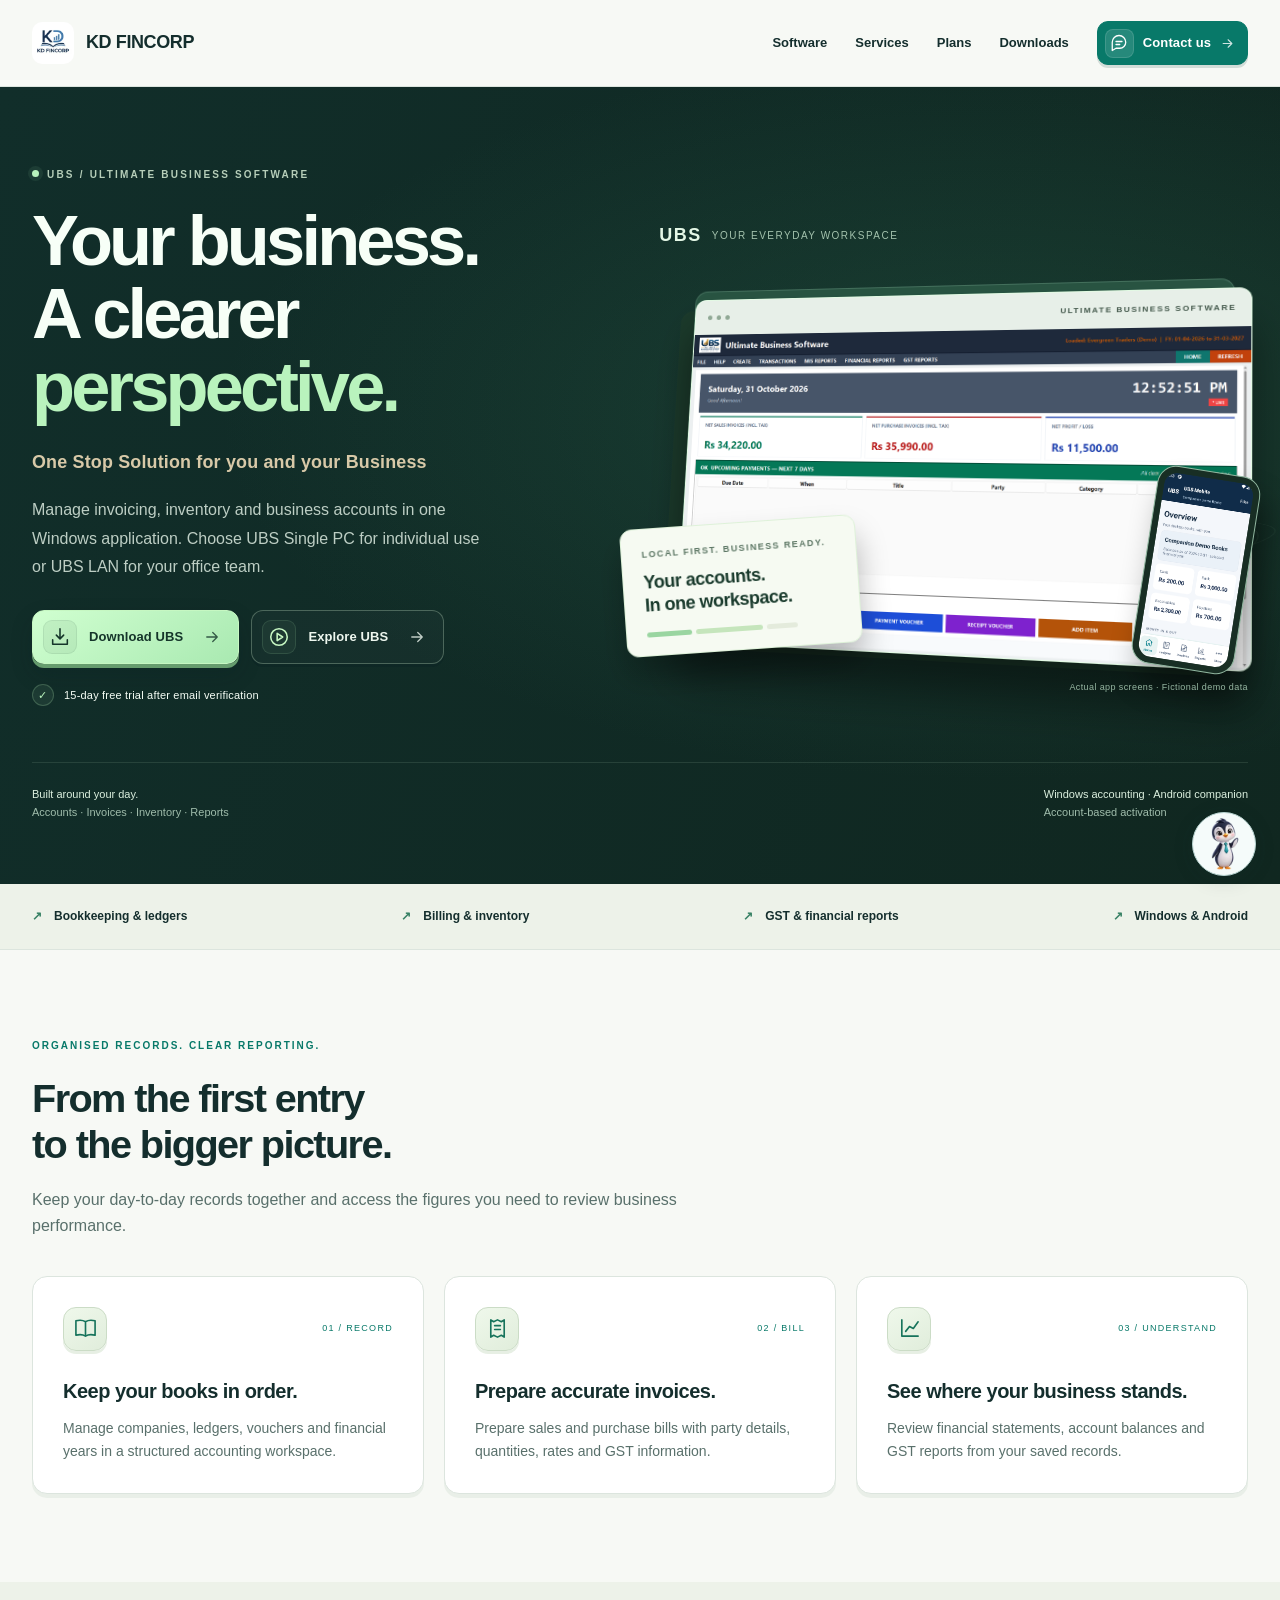
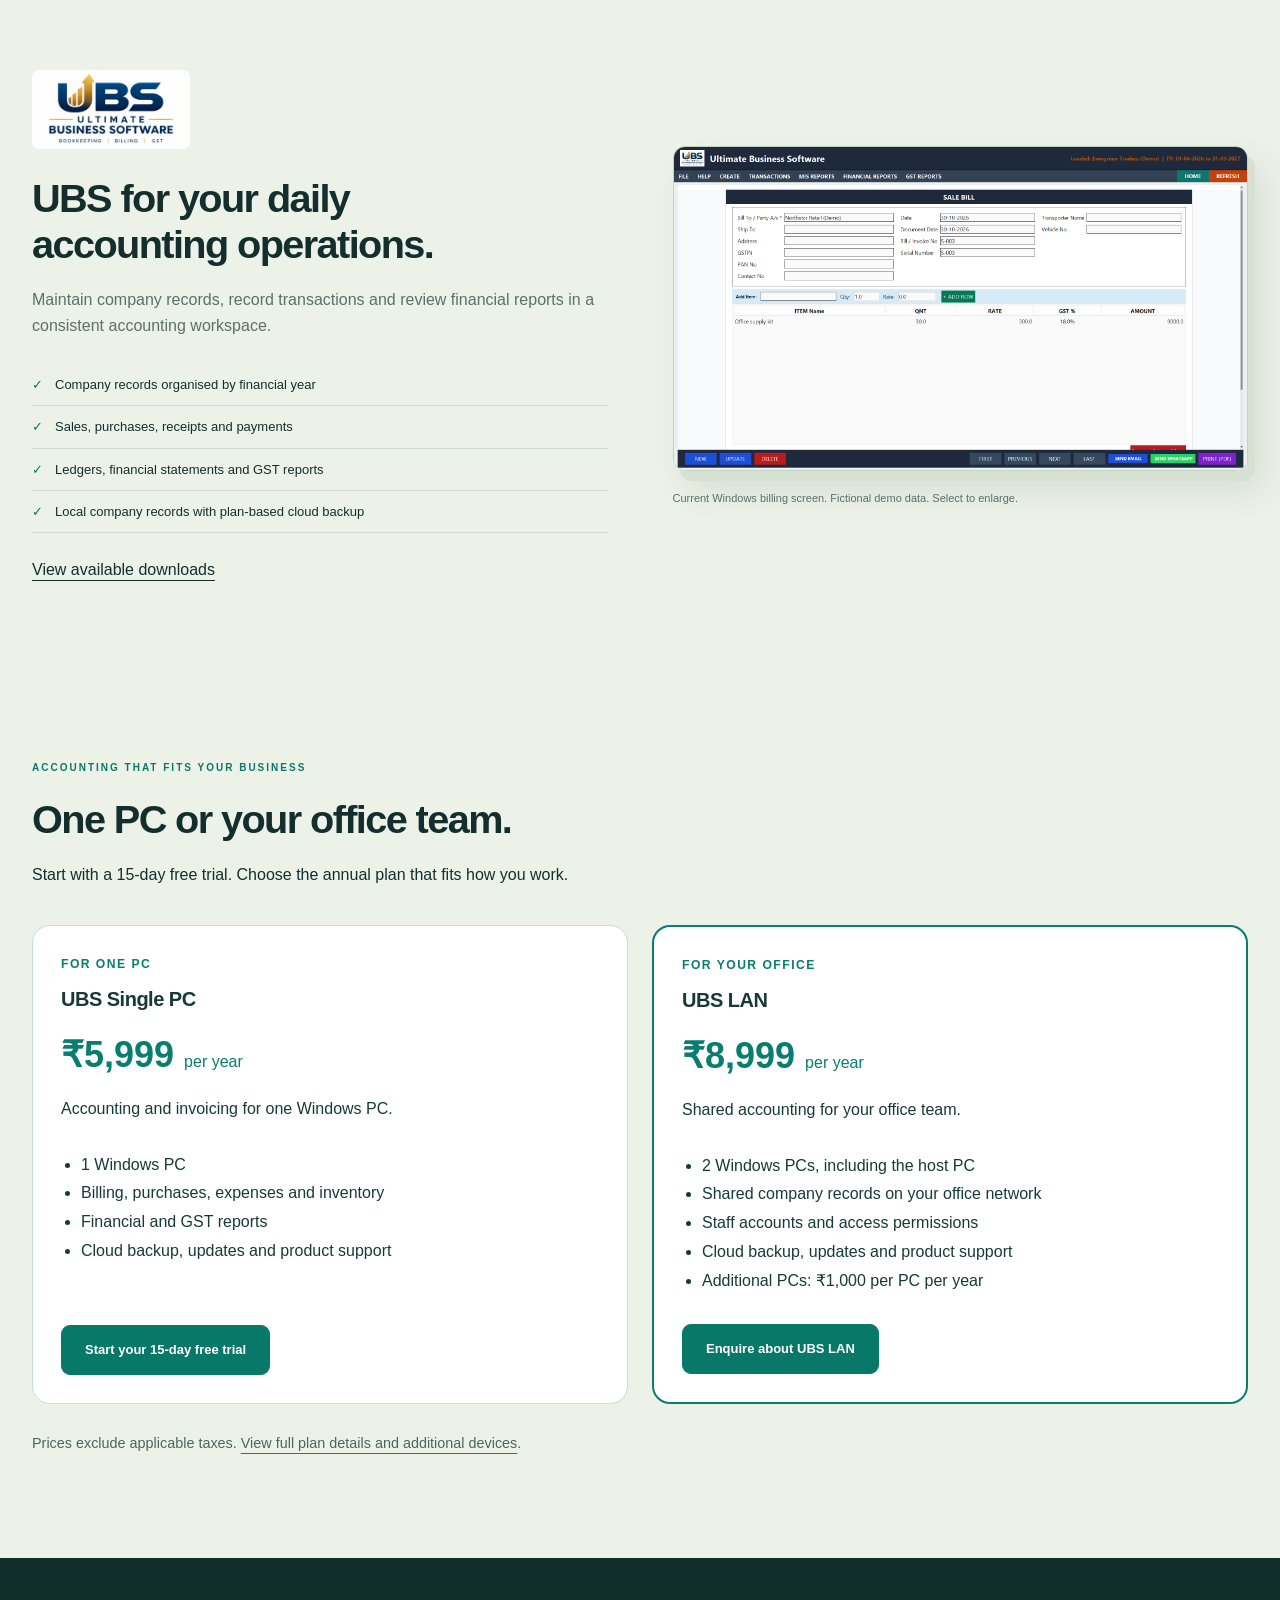
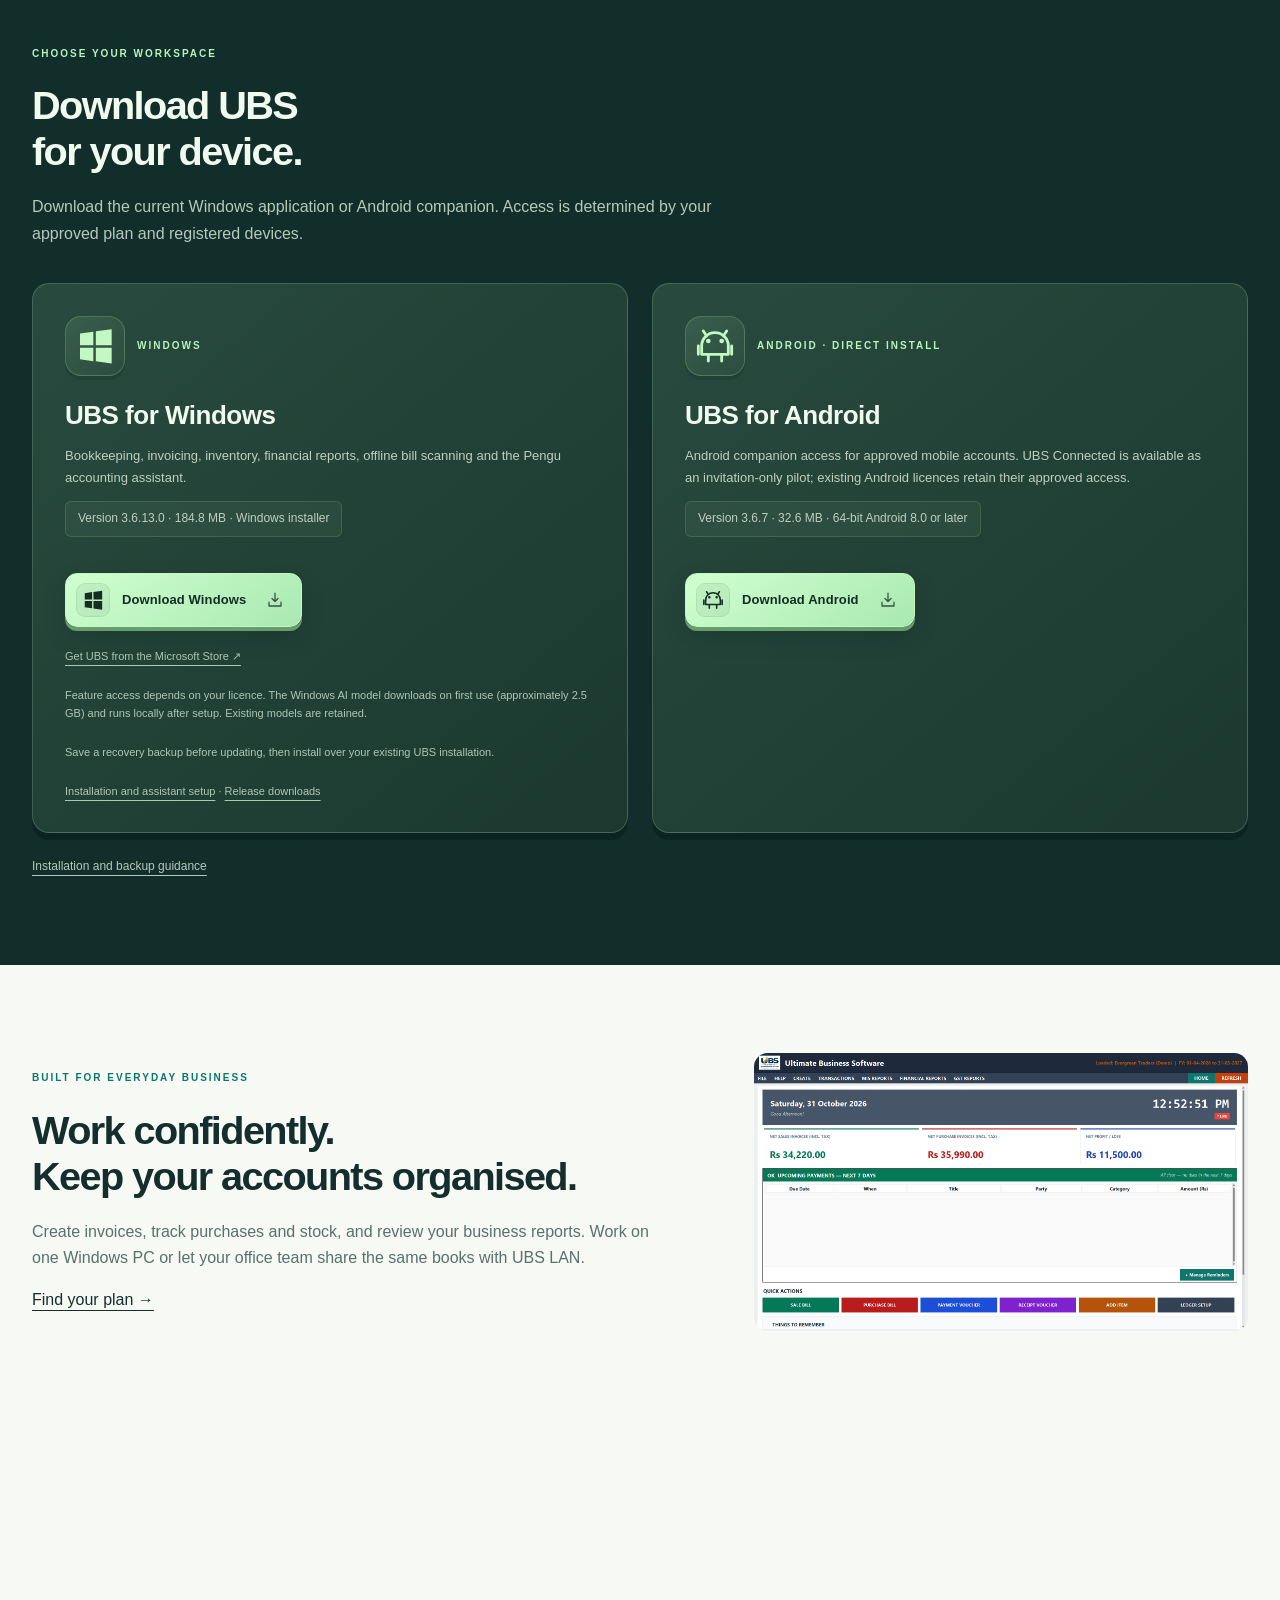
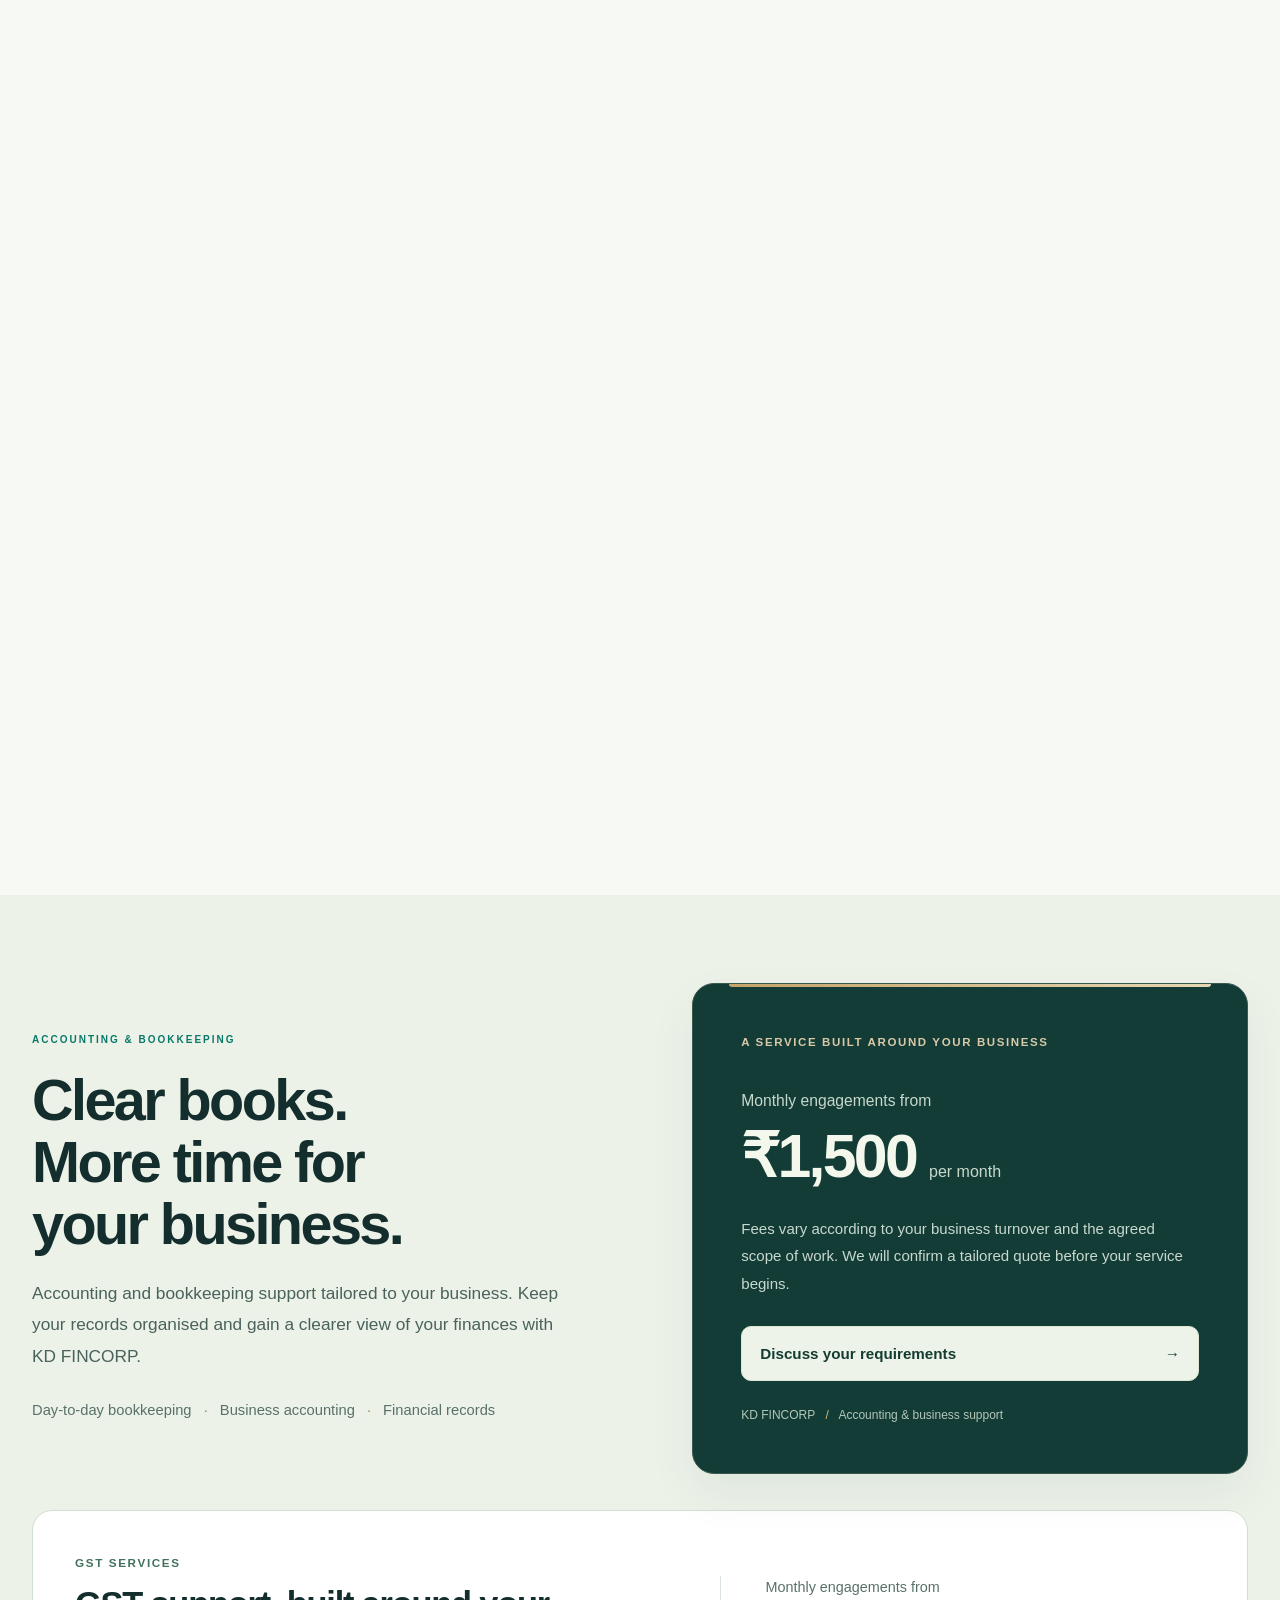
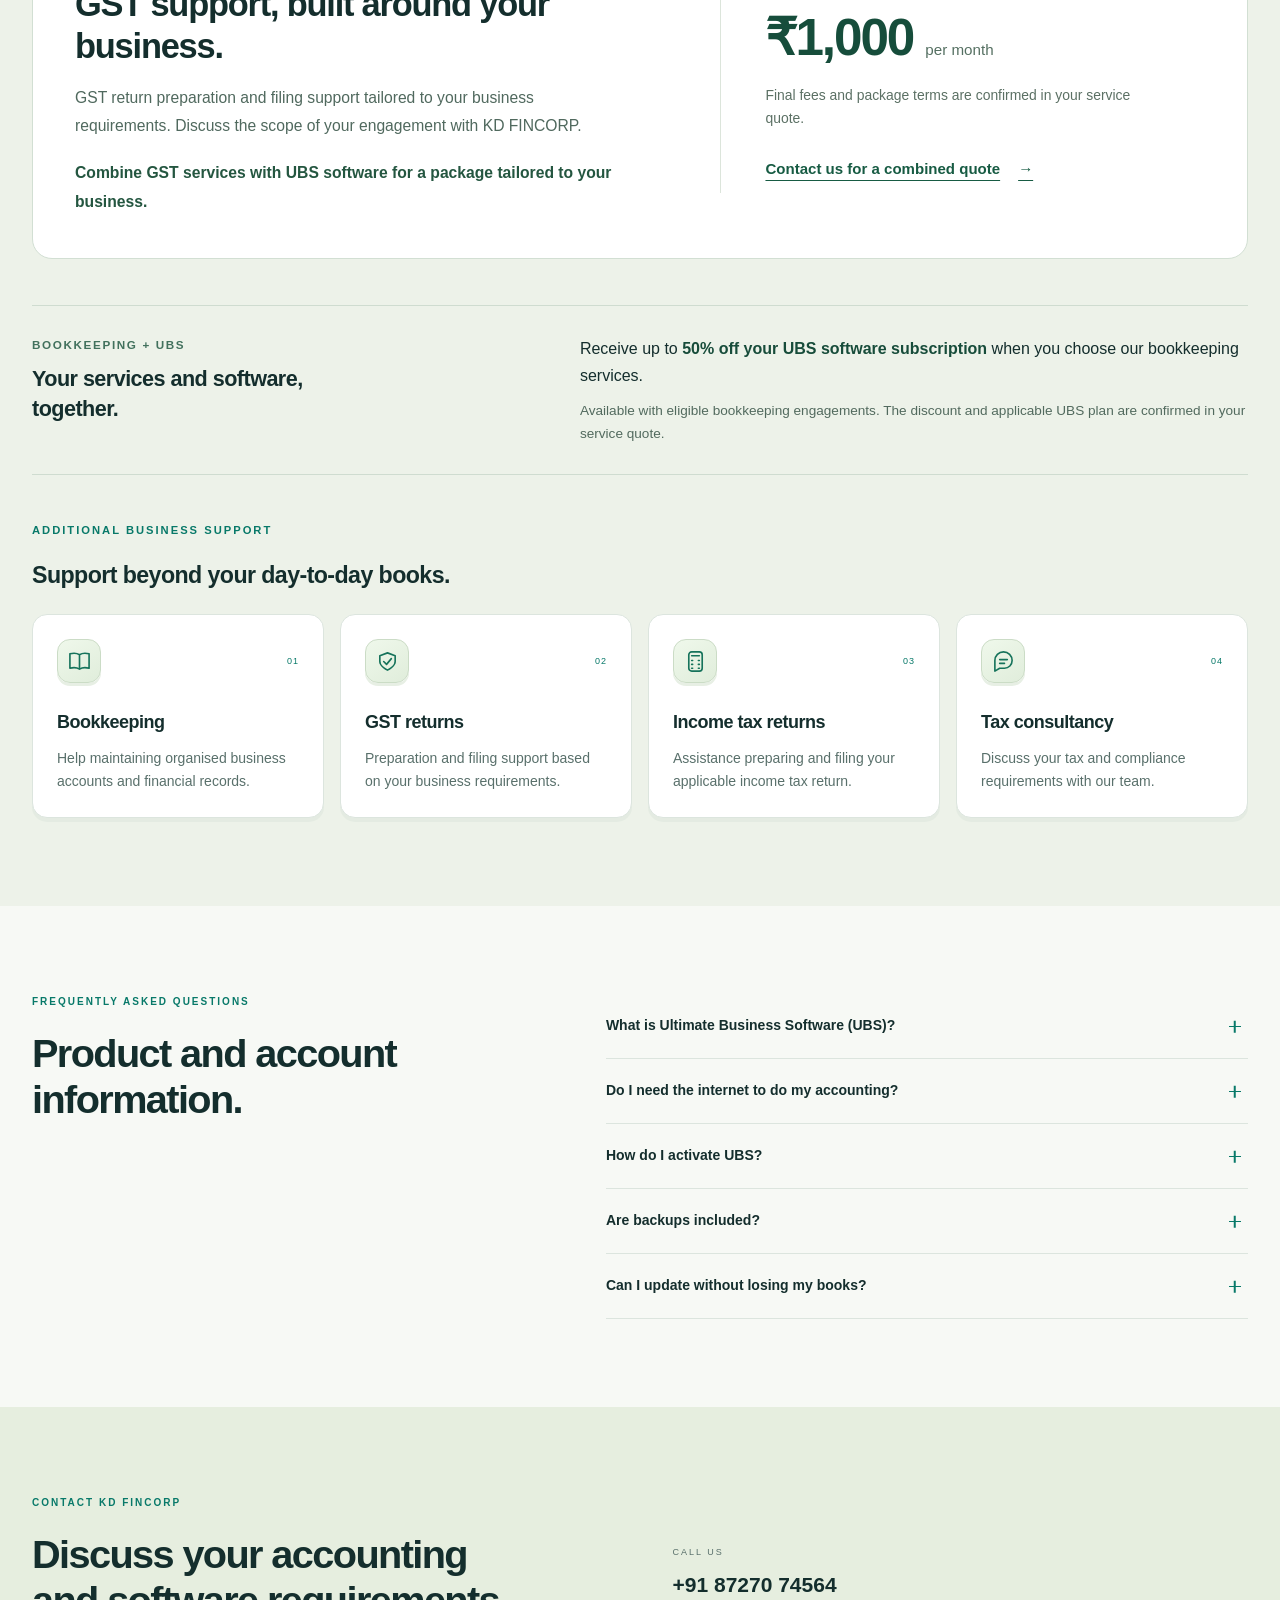
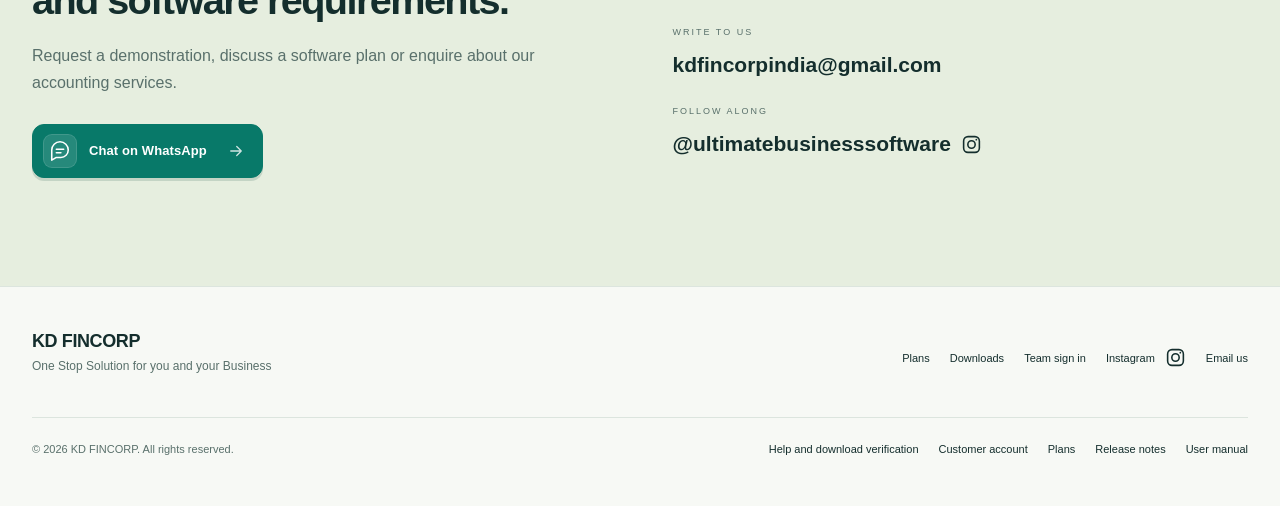
==== index.html @ adf9c99f "Publish UBS 3.6.13.0 website and secure password recovery" ====
<!doctype html>
<html lang="en">
  <head>
    <title>Ultimate Business Software (UBS) | KD FINCORP</title>
    <meta
      name="description"
      content="Ultimate Business Software (UBS) by KD FINCORP: bookkeeping, billing, GST reports and local company records for Windows and Android. Explore Windows accounting plans, view the Android companion and start a 15-day free trial."
    />
    <link rel="canonical" href="https://kdfincorp.github.io/kdfincorp/" />
    <meta name="robots" content="index,follow,max-image-preview:large" />
    <meta property="og:type" content="website" />
    <meta property="og:site_name" content="KD FINCORP" />
    <meta property="og:locale" content="en_IN" />
    <meta property="og:url" content="https://kdfincorp.github.io/kdfincorp/" />
    <meta
      property="og:title"
      content="Ultimate Business Software (UBS) | KD FINCORP"
    />
    <meta
      property="og:description"
      content="Ultimate Business Software (UBS) by KD FINCORP: bookkeeping, billing, GST reports and local company records for Windows and Android. Explore Windows accounting plans, view the Android companion and start a 15-day free trial."
    />
    <meta
      property="og:image"
      content="https://kdfincorp.github.io/kdfincorp/assets/ubs-pc-dashboard-v312.png"
    />
    <meta property="og:image:width" content="1920" />
    <meta property="og:image:height" content="1080" />
    <meta
      property="og:image:alt"
      content="Ultimate Business Software (UBS) accounting dashboard"
    />
    <meta name="twitter:card" content="summary_large_image" />
    <meta
      name="twitter:title"
      content="Ultimate Business Software (UBS) | KD FINCORP"
    />
    <meta
      name="twitter:description"
      content="Ultimate Business Software (UBS) by KD FINCORP: bookkeeping, billing, GST reports and local company records for Windows and Android. Explore Windows accounting plans, view the Android companion and start a 15-day free trial."
    />
    <meta
      name="twitter:image"
      content="https://kdfincorp.github.io/kdfincorp/assets/ubs-pc-dashboard-v312.png"
    />
    <script type="application/ld+json">
      {
        "@context": "https://schema.org",
        "@graph": [
          {
            "@type": "Organization",
            "@id": "https://kdfincorp.github.io/kdfincorp/#organization",
            "name": "KD FINCORP",
            "url": "https://kdfincorp.github.io/kdfincorp/",
            "logo": "https://kdfincorp.github.io/kdfincorp/assets/kd-mark-modern-v1.webp",
            "email": "kdfincorpindia@gmail.com",
            "telephone": "+918727074564",
            "sameAs": ["https://www.instagram.com/ultimatebusinesssoftware/"]
          },
          {
            "@type": "WebSite",
            "@id": "https://kdfincorp.github.io/kdfincorp/#website",
            "url": "https://kdfincorp.github.io/kdfincorp/",
            "name": "KD FINCORP",
            "alternateName": "UBS - Ultimate Business Software",
            "publisher": {
              "@id": "https://kdfincorp.github.io/kdfincorp/#organization"
            },
            "inLanguage": "en-IN"
          },
          {
            "@type": "SoftwareApplication",
            "@id": "https://kdfincorp.github.io/kdfincorp/#software",
            "name": "Ultimate Business Software",
            "alternateName": "UBS",
            "applicationCategory": "BusinessApplication",
            "operatingSystem": ["Windows", "Android"],
            "softwareVersion": "3.6.13.0",
            "url": "https://kdfincorp.github.io/kdfincorp/#software",
            "image": "https://kdfincorp.github.io/kdfincorp/assets/ubs-pc-dashboard-v312.png",
            "description": "Installed bookkeeping and billing software with local company records, financial and GST reports, and optional paid cloud backup and synchronisation.",
            "publisher": {
              "@id": "https://kdfincorp.github.io/kdfincorp/#organization"
            },
            "featureList": [
              "Bookkeeping and ledgers",
              "Sales and purchase billing",
              "Financial and GST reports",
              "Company records by financial year"
            ],
            "downloadUrl": [
              "https://github.com/kdfincorp/kdfincorp/releases/download/ubs-3.6.13.0/UltimateBookkeeping_Setup_v3.6.13.0.exe",
              "https://github.com/kdfincorp/kdfincorp/releases/download/ubs-3.6.7/UBS_Mobile_3.6.7.apk"
            ]
          },
          {
            "@type": "WebPage",
            "@id": "https://kdfincorp.github.io/kdfincorp/#webpage",
            "url": "https://kdfincorp.github.io/kdfincorp/",
            "name": "Ultimate Business Software (UBS) | KD FINCORP",
            "description": "Ultimate Business Software (UBS) by KD FINCORP: bookkeeping, billing, GST reports and local company records for Windows and Android. Explore Windows accounting plans, view the Android companion and start a 15-day free trial.",
            "isPartOf": {
              "@id": "https://kdfincorp.github.io/kdfincorp/#website"
            },
            "mainEntity": {
              "@id": "https://kdfincorp.github.io/kdfincorp/#software"
            },
            "inLanguage": "en-IN"
          }
        ]
      }
    </script>
    <meta
      name="google-site-verification"
      content="koEwPlhm3DKr0-pSL4qr_VKGm3OX_CBrm7cbU8yXPPM"
    />
    <meta charset="utf-8" />
    <meta name="viewport" content="width=device-width,initial-scale=1" />
    <meta name="theme-color" content="#142f36" />
    <link rel="icon" href="assets/kd-mark-modern-v1.webp" />
    <link rel="stylesheet" href="assets/helpdesk-346.css" />
    <link rel="stylesheet" href="assets/modern-depth-v1.css" />
    <link rel="stylesheet" href="assets/action-polish-v1.css" />
    <style id="ubs-pricing-361">
      .ubs-price-grid {
        display: grid;
        grid-template-columns: repeat(2, minmax(0, 1fr));
        gap: 24px;
        margin: 28px 0;
      }
      .ubs-price-card {
        background: #fff;
        border: 1px solid #ccdbd7;
        border-radius: 18px;
        padding: 28px;
        display: flex;
        flex-direction: column;
        gap: 12px;
        color: #173a37;
        min-width: 0;
      }
      .ubs-price-card h3,
      .ubs-price-card p {
        margin: 0;
      }
      .ubs-lan-card {
        border: 2px solid #087d70;
      }
      .ubs-plan-label {
        font-size: 0.76rem;
        letter-spacing: 0.12em;
        font-weight: 700;
        color: #087d70;
      }
      .ubs-plan-price {
        font-size: 2.25rem !important;
        font-weight: 750;
        color: #087d70;
      }
      .ubs-plan-price small {
        font-size: 1rem;
        font-weight: 400;
      }
      .ubs-price-card ul {
        padding-left: 20px;
        line-height: 1.8;
        flex: 1;
      }
      .ubs-price-card .btn {
        align-self: flex-start;
        max-width: 100%;
        white-space: normal;
      }
      .ubs-price-note {
        font-size: 0.9rem;
        line-height: 1.65;
        color: #4b6561;
      }
      .ubs-connected {
        margin-top: 40px;
        border-top: 1px solid #d4e1dd;
        padding-top: 24px;
      }
      .ubs-connected p {
        max-width: 850px;
      }
      a {
        overflow-wrap: anywhere;
      }
      @media (max-width: 700px) {
        .ubs-price-grid {
          grid-template-columns: 1fr;
        }
        .ubs-price-card {
          padding: 23px;
        }
      }
    </style>
    <style id="editorial-mobile-nav">
      @media (max-width: 480px) {
        header .nav {
          flex-wrap: wrap;
          gap: 8px;
        }
        header .nav nav {
          width: 100%;
          justify-content: space-between;
          gap: 10px;
        }
        header .nav nav a {
          white-space: nowrap;
          word-break: normal;
          overflow-wrap: normal;
          flex-shrink: 0;
          min-height: 44px;
          display: inline-flex;
          align-items: center;
        }
        header .nav nav a:nth-child(-n + 2) {
          display: none;
        }
      }
    </style>
    <link rel="stylesheet" href="assets/bookkeeping-services-v1.css" />
    <link rel="stylesheet" href="assets/gst-services-v1.css" />
    <style id="brand-tagline">
      .hero .brand-tagline {
        color: #d8c9a8;
        font-size: clamp(0.95rem, 1.6vw, 1.12rem);
        font-weight: 550;
        line-height: 1.6;
        letter-spacing: 0.01em;
        margin: 19px 0;
        max-width: 34em;
      }
    </style>
  </head>
  <body>
    <a class="skip" href="#main">Skip to content</a>
    <header>
      <div class="wrap nav">
        <a class="brand" href="https://kdfincorp.github.io/kdfincorp/"
          ><img
            src="assets/kd-mark-modern-v1.webp"
            width="42"
            height="44"
            alt="KD"
          /><span>KD FINCORP</span></a
        >
        <nav aria-label="Main navigation">
          <a href="https://kdfincorp.github.io/kdfincorp/#software">Software</a
          ><a href="https://kdfincorp.github.io/kdfincorp/#services">Services</a
          ><a href="plans.html">Plans</a><a href="#download">Downloads</a
          ><a
            class="btn social-link"
            href="https://kdfincorp.github.io/kdfincorp/#contact"
            data-ui-action="chat"
            ><span class="action-icon"
              ><svg
                class="ui-icon"
                data-ui-icon="chat"
                viewBox="0 0 24 24"
                width="22"
                height="22"
                fill="none"
                stroke="currentColor"
                stroke-width="1.7"
                stroke-linecap="round"
                stroke-linejoin="round"
                aria-hidden="true"
                focusable="false"
              >
                <path d="M21 11a8 8 0 0 1-8 8H8l-5 3V11a9 9 0 0 1 18 0Z" />
                <path d="M8 10h8m-8 4h5" /></svg></span
            ><span class="action-label">Contact us</span
            ><svg
              class="ui-icon action-arrow"
              data-ui-icon="arrow"
              viewBox="0 0 24 24"
              width="22"
              height="22"
              fill="none"
              stroke="currentColor"
              stroke-width="1.7"
              stroke-linecap="round"
              stroke-linejoin="round"
              aria-hidden="true"
              focusable="false"
            >
              <path d="M5 12h14m-6-6 6 6-6 6" /></svg
          ></a>
        </nav>
      </div>
    </header>
    <main id="main">
      <section class="hero" aria-labelledby="hero-title">
        <div class="wrap hero-grid">
          <div>
            <span class="eyebrow"
              ><span class="status-dot" aria-hidden="true"></span>UBS / ULTIMATE
              BUSINESS SOFTWARE</span
            >

            <h1 id="hero-title">
              Your business.<br />A clearer<br /><em>perspective.</em>
            </h1>

            <p class="brand-tagline">
              One Stop Solution for you and your Business
            </p>

            <p class="lead">
              Manage invoicing, inventory and business accounts in one Windows
              application. Choose UBS Single PC for individual use or UBS LAN
              for your office team.
            </p>

            <div class="actions">
              <a class="btn" href="#download" data-ui-action="download"
                ><span class="action-icon"
                  ><svg
                    class="ui-icon"
                    data-ui-icon="download"
                    viewBox="0 0 24 24"
                    width="22"
                    height="22"
                    fill="none"
                    stroke="currentColor"
                    stroke-width="1.7"
                    stroke-linecap="round"
                    stroke-linejoin="round"
                    aria-hidden="true"
                    focusable="false"
                  >
                    <path d="M12 3v11m-4-4 4 4 4-4M4 15v5h16v-5" /></svg></span
                ><span class="action-label">Download UBS</span
                ><svg
                  class="ui-icon action-arrow"
                  data-ui-icon="arrow"
                  viewBox="0 0 24 24"
                  width="22"
                  height="22"
                  fill="none"
                  stroke="currentColor"
                  stroke-width="1.7"
                  stroke-linecap="round"
                  stroke-linejoin="round"
                  aria-hidden="true"
                  focusable="false"
                >
                  <path d="M5 12h14m-6-6 6 6-6 6" /></svg></a
              ><a class="btn outline" href="#interfaces" data-ui-action="play"
                ><span class="action-icon"
                  ><svg
                    class="ui-icon"
                    data-ui-icon="play"
                    viewBox="0 0 24 24"
                    width="22"
                    height="22"
                    fill="none"
                    stroke="currentColor"
                    stroke-width="1.7"
                    stroke-linecap="round"
                    stroke-linejoin="round"
                    aria-hidden="true"
                    focusable="false"
                  >
                    <circle cx="12" cy="12" r="9" />
                    <path d="m10 8 6 4-6 4Z" /></svg></span
                ><span class="action-label">Explore UBS</span
                ><svg
                  class="ui-icon action-arrow"
                  data-ui-icon="arrow"
                  viewBox="0 0 24 24"
                  width="22"
                  height="22"
                  fill="none"
                  stroke="currentColor"
                  stroke-width="1.7"
                  stroke-linecap="round"
                  stroke-linejoin="round"
                  aria-hidden="true"
                  focusable="false"
                >
                  <path d="M5 12h14m-6-6 6 6-6 6" /></svg
              ></a>
            </div>

            <p class="hero-note">
              <span aria-hidden="true">✓</span>15-day free trial after email
              verification
            </p>
          </div>
          <div
            class="depth-stage"
            aria-label="UBS Windows and Android interface previews"
          >
            <div class="depth-label">
              <b>UBS</b><span>YOUR EVERYDAY WORKSPACE</span>
            </div>
            <div class="orbit" aria-hidden="true"></div>

            <div class="depth-stack">
              <div class="depth-back" aria-hidden="true"></div>
              <div class="hero-screen">
                <div class="screen-top">
                  <i class="dot"></i><i class="dot"></i><i class="dot"></i
                  ><span>ULTIMATE BUSINESS SOFTWARE</span>
                </div>
                <a
                  href="assets/ubs-pc-dashboard-v312.png"
                  target="_blank"
                  rel="noopener"
                  aria-label="Enlarge the Windows dashboard preview"
                  ><img
                    src="assets/ubs-pc-dashboard-v312.png"
                    width="1920"
                    height="1080"
                    alt="UBS Windows dashboard with demonstration company figures"
                    fetchpriority="high"
                    decoding="async"
                /></a>
              </div>
            </div>

            <div class="depth-card">
              <small>LOCAL FIRST. BUSINESS READY.</small
              ><strong>Your accounts.<br />In one workspace.</strong>
              <div class="mini-rule" aria-hidden="true">
                <i></i><i></i><i></i>
              </div>
            </div>

            <div class="phone-depth">
              <img
                src="assets/ubs-mobile-home-v313.png"
                width="320"
                height="640"
                alt="UBS Android home with demonstration balances"
                decoding="async"
              />
            </div>
            <span class="scene-caption"
              >Actual app screens · Fictional demo data</span
            >
          </div>
        </div>
        <div class="wrap hero-bottom">
          <span
            ><strong>Built around your day.</strong><br />Accounts · Invoices ·
            Inventory · Reports</span
          ><span
            ><strong>Windows accounting · Android companion</strong
            ><br />Account-based activation</span
          >
        </div>
      </section>

      <div class="strip">
        <div class="wrap">
          <span>Bookkeeping &amp; ledgers</span
          ><span>Billing &amp; inventory</span
          ><span>GST &amp; financial reports</span
          ><span>Windows &amp; Android</span>
        </div>
      </div>

      <section class="pad" id="software">
        <div class="wrap">
          <div class="heading">
            <span class="eyebrow">Organised records. Clear reporting.</span>
            <h2>From the first entry<br />to the bigger picture.</h2>
            <p class="muted">
              Keep your day-to-day records together and access the figures you
              need to review business performance.
            </p>
          </div>
          <div class="grid3">
            <article class="card">
              <div class="card-kicker">
                <span class="feature-icon"
                  ><svg
                    class="ui-icon"
                    data-ui-icon="book"
                    viewBox="0 0 24 24"
                    width="22"
                    height="22"
                    fill="none"
                    stroke="currentColor"
                    stroke-width="1.7"
                    stroke-linecap="round"
                    stroke-linejoin="round"
                    aria-hidden="true"
                    focusable="false"
                  >
                    <path
                      d="M12 5c-3-2-6-2-10-1v15c4-1 7-1 10 1 3-2 6-2 10-1V4c-4-1-7-1-10 1Zm0 0v15"
                    /></svg></span
                ><span class="num">01 / RECORD</span>
              </div>
              <h3>Keep your books in order.</h3>
              <p>
                Manage companies, ledgers, vouchers and financial years in a
                structured accounting workspace.
              </p>
            </article>
            <article class="card">
              <div class="card-kicker">
                <span class="feature-icon"
                  ><svg
                    class="ui-icon"
                    data-ui-icon="receipt"
                    viewBox="0 0 24 24"
                    width="22"
                    height="22"
                    fill="none"
                    stroke="currentColor"
                    stroke-width="1.7"
                    stroke-linecap="round"
                    stroke-linejoin="round"
                    aria-hidden="true"
                    focusable="false"
                  >
                    <path
                      d="M5 3v18l3-2 4 2 4-2 3 2V3l-3 2-4-2-4 2-3-2Zm4 6h6m-6 4h6"
                    /></svg></span
                ><span class="num">02 / BILL</span>
              </div>
              <h3>Prepare accurate invoices.</h3>
              <p>
                Prepare sales and purchase bills with party details, quantities,
                rates and GST information.
              </p>
            </article>
            <article class="card">
              <div class="card-kicker">
                <span class="feature-icon"
                  ><svg
                    class="ui-icon"
                    data-ui-icon="chart"
                    viewBox="0 0 24 24"
                    width="22"
                    height="22"
                    fill="none"
                    stroke="currentColor"
                    stroke-width="1.7"
                    stroke-linecap="round"
                    stroke-linejoin="round"
                    aria-hidden="true"
                    focusable="false"
                  >
                    <path d="M4 3v17h17M8 15l4-5 4 2 5-7" /></svg></span
                ><span class="num">03 / UNDERSTAND</span>
              </div>
              <h3>See where your business stands.</h3>
              <p>
                Review financial statements, account balances and GST reports
                from your saved records.
              </p>
            </article>
          </div>
        </div>
      </section>

      <section class="pad product">
        <div class="wrap split">
          <div>
            <img
              class="product-logo"
              src="assets/ubs-mark-modern-v1.webp"
              width="1774"
              height="887"
              alt="Ultimate Business Software"
              loading="lazy"
            />
            <h2>UBS for your daily<br />accounting operations.</h2>
            <p class="muted">
              Maintain company records, record transactions and review financial
              reports in a consistent accounting workspace.
            </p>
            <ul class="checks">
              <li>Company records organised by financial year</li>
              <li>Sales, purchases, receipts and payments</li>
              <li>Ledgers, financial statements and GST reports</li>
              <li>Local company records with plan-based cloud backup</li>
            </ul>
            <a href="#download">View available downloads</a>
          </div>
          <figure style="margin: 0">
            <div class="screen">
              <a
                href="assets/ubs-pc-billing-v312.png"
                target="_blank"
                rel="noopener"
                ><img
                  src="assets/ubs-pc-billing-v312.png"
                  width="1920"
                  height="1080"
                  alt="UBS sale bill showing party details, item lines and GST using fictional data"
                  loading="lazy"
              /></a>
            </div>
            <figcaption class="image-caption">
              Current Windows billing screen. Fictional demo data. Select to
              enlarge.
            </figcaption>
          </figure>
        </div>
      </section>

      <section class="pad product" id="plans">
        <div class="wrap">
          <div class="heading">
            <span class="eyebrow">ACCOUNTING THAT FITS YOUR BUSINESS</span>
            <h2>One PC or your office team.</h2>
            <p>
              Start with a 15-day free trial. Choose the annual plan that fits
              how you work.
            </p>
          </div>
          <div class="ubs-price-grid">
            <article class="ubs-price-card">
              <span class="ubs-plan-label">FOR ONE PC</span>
              <h3>UBS Single PC</h3>
              <p class="ubs-plan-price">&#8377;5,999 <small>per year</small></p>
              <p>Accounting and invoicing for one Windows PC.</p>
              <ul>
                <li>1 Windows PC</li>
                <li>Billing, purchases, expenses and inventory</li>
                <li>Financial and GST reports</li>
                <li>Cloud backup, updates and product support</li>
              </ul>
              <a class="btn" href="index.html#download"
                >Start your 15-day free trial</a
              >
            </article>
            <article class="ubs-price-card ubs-lan-card">
              <span class="ubs-plan-label">FOR YOUR OFFICE</span>
              <h3>UBS LAN</h3>
              <p class="ubs-plan-price">&#8377;8,999 <small>per year</small></p>
              <p>Shared accounting for your office team.</p>
              <ul>
                <li>2 Windows PCs, including the host PC</li>
                <li>Shared company records on your office network</li>
                <li>Staff accounts and access permissions</li>
                <li>Cloud backup, updates and product support</li>
                <li>Additional PCs: &#8377;1,000 per PC per year</li>
              </ul>
              <a
                class="btn"
                href="mailto:kdfincorpindia@gmail.com?subject=UBS%20LAN%20enquiry"
                >Enquire about UBS LAN</a
              >
            </article>
          </div>
          <p class="ubs-price-note">
            Prices exclude applicable taxes.
            <a href="plans.html"
              >View full plan details and additional devices</a
            >.
          </p>
        </div>
      </section>
      <section class="pad downloads" id="download">
        <div class="wrap">
          <div class="heading">
            <span class="eyebrow">Choose your workspace</span>
            <h2>Download UBS<br />for your device.</h2>
            <p class="muted" data-release="3.6.2">
              Download the current Windows application or Android companion.
              Access is determined by your approved plan and registered devices.
            </p>
          </div>
          <div class="download-grid">
            <article class="download-card" data-windows-release="3.6.13.0">
              <div class="platform-heading">
                <svg
                  class="ui-icon platform-mark"
                  data-ui-icon="windows"
                  viewBox="0 0 24 24"
                  width="22"
                  height="22"
                  fill="none"
                  stroke="currentColor"
                  stroke-width="1.7"
                  stroke-linecap="round"
                  stroke-linejoin="round"
                  aria-hidden="true"
                  focusable="false"
                >
                  <path
                    fill="currentColor"
                    stroke="none"
                    d="M3 4.5 11 3.4v8.1H3Zm9.5-1.3L22 2v9.5h-9.5ZM3 13h8v8.1L3 20Zm9.5 0H22v9.5l-9.5-1.3Z"
                  /></svg
                ><span class="label">WINDOWS</span>
              </div>
              <h3>UBS for Windows</h3>
              <p>
                Bookkeeping, invoicing, inventory, financial reports, offline
                bill scanning and the Pengu accounting assistant.
              </p>
              <p class="release">
                Version 3.6.13.0 &middot; 184.8 MB &middot; Windows installer
              </p>
              <a
                class="btn"
                data-download="windows"
                href="https://github.com/kdfincorp/kdfincorp/releases/download/ubs-3.6.13.0/UltimateBookkeeping_Setup_v3.6.13.0.exe"
                data-ui-action="windows"
                ><span class="action-icon"
                  ><svg
                    class="ui-icon"
                    data-ui-icon="windows"
                    viewBox="0 0 24 24"
                    width="22"
                    height="22"
                    fill="none"
                    stroke="currentColor"
                    stroke-width="1.7"
                    stroke-linecap="round"
                    stroke-linejoin="round"
                    aria-hidden="true"
                    focusable="false"
                  >
                    <path
                      fill="currentColor"
                      stroke="none"
                      d="M3 4.5 11 3.4v8.1H3Zm9.5-1.3L22 2v9.5h-9.5ZM3 13h8v8.1L3 20Zm9.5 0H22v9.5l-9.5-1.3Z"
                    /></svg></span
                ><span class="action-label">Download Windows</span
                ><svg
                  class="ui-icon action-arrow"
                  data-ui-icon="download"
                  viewBox="0 0 24 24"
                  width="22"
                  height="22"
                  fill="none"
                  stroke="currentColor"
                  stroke-width="1.7"
                  stroke-linecap="round"
                  stroke-linejoin="round"
                  aria-hidden="true"
                  focusable="false"
                >
                  <path d="M12 3v11m-4-4 4 4 4-4M4 15v5h16v-5" /></svg
              ></a>
              <p class="package-note">
                Feature access depends on your licence. The Windows AI model
                downloads on first use (approximately 2.5 GB) and runs locally
                after setup. Existing models are retained.
              </p>
              <p class="package-note">
                Save a recovery backup before updating, then install over your
                existing UBS installation.
              </p>
              <p class="package-note">
                <a href="help.html#windows-install"
                  >Installation and assistant setup</a
                >
                &middot;
                <a
                  href="https://github.com/kdfincorp/kdfincorp/releases/tag/ubs-3.6.13.0"
                  >Release downloads</a
                >
              </p>
            </article>
            <article class="download-card">
              <div class="platform-heading">
                <svg
                  class="ui-icon platform-mark"
                  data-ui-icon="android"
                  viewBox="0 0 24 24"
                  width="22"
                  height="22"
                  fill="none"
                  stroke="currentColor"
                  stroke-width="1.7"
                  stroke-linecap="round"
                  stroke-linejoin="round"
                  aria-hidden="true"
                  focusable="false"
                >
                  <path
                    d="m7 6-2-3m12 3 2-3M4 12a8 8 0 0 1 16 0v5H4v-5Zm-2 0v5m20-5v5M8 17v4m8-4v4"
                  />
                  <path d="M8 9h.01M16 9h.01" stroke-width="2.8" /></svg
                ><span class="label">ANDROID · DIRECT INSTALL</span>
              </div>
              <h3>UBS for Android</h3>
              <p>
                Android companion access for approved mobile accounts. UBS
                Connected is available as an invitation-only pilot; existing
                Android licences retain their approved access.
              </p>
              <p class="release">
                Version 3.6.7 &middot; 32.6 MB &middot; 64-bit Android 8.0 or
                later
              </p>
              <a
                class="btn"
                href="https://github.com/kdfincorp/kdfincorp/releases/download/ubs-3.6.7/UBS_Mobile_3.6.7.apk"
                data-ui-action="android"
                ><span class="action-icon"
                  ><svg
                    class="ui-icon"
                    data-ui-icon="android"
                    viewBox="0 0 24 24"
                    width="22"
                    height="22"
                    fill="none"
                    stroke="currentColor"
                    stroke-width="1.7"
                    stroke-linecap="round"
                    stroke-linejoin="round"
                    aria-hidden="true"
                    focusable="false"
                  >
                    <path
                      d="m7 6-2-3m12 3 2-3M4 12a8 8 0 0 1 16 0v5H4v-5Zm-2 0v5m20-5v5M8 17v4m8-4v4"
                    />
                    <path
                      d="M8 9h.01M16 9h.01"
                      stroke-width="2.8"
                    /></svg></span
                ><span class="action-label">Download Android</span
                ><svg
                  class="ui-icon action-arrow"
                  data-ui-icon="download"
                  viewBox="0 0 24 24"
                  width="22"
                  height="22"
                  fill="none"
                  stroke="currentColor"
                  stroke-width="1.7"
                  stroke-linecap="round"
                  stroke-linejoin="round"
                  aria-hidden="true"
                  focusable="false"
                >
                  <path d="M12 3v11m-4-4 4 4 4-4M4 15v5h16v-5" /></svg
              ></a>
            </article>
          </div>
          <p class="fine" style="margin: 24px 0 0">
            <a
              href="https://kd-server-728cca73.kdsoftwares-728cca73.workers.dev/downloads"
              >Installation and backup guidance</a
            >
          </p>
        </div>
      </section>

      <section class="pad">
        <div class="wrap gallery">
          <div>
            <span class="eyebrow">BUILT FOR EVERYDAY BUSINESS</span>
            <h2>Work confidently.<br />Keep your accounts organised.</h2>
            <p class="muted">
              Create invoices, track purchases and stock, and review your
              business reports. Work on one Windows PC or let your office team
              share the same books with UBS LAN.
            </p>
            <a href="plans.html">Find your plan &rarr;</a>
          </div>
          <figure style="margin: 0">
            <img
              class="pc-interface"
              src="assets/ubs-pc-dashboard-v312.png"
              alt="UBS Windows accounting dashboard with fictional demo figures"
              loading="lazy"
              style="width: 100%; height: auto; border-radius: 14px"
            />
          </figure>
        </div>
      </section>

      <section class="pad" id="interfaces">
        <div class="wrap">
          <div class="heading">
            <span class="eyebrow">INSIDE ULTIMATE BUSINESS SOFTWARE</span>
            <h2>Explore the UBS interface.</h2>
            <p class="muted">
              Preview the Windows and Android interfaces using demonstration
              data. Select an image to enlarge it. Available features depend on
              your approved plan.
            </p>
          </div>
          <div class="interface-grid">
            <figure class="interface-card">
              <a
                href="assets/ubs-pc-dashboard-v312.png"
                target="_blank"
                rel="noopener"
                aria-label="Open PC · Dashboard preview at full size"
                ><img
                  class="pc-interface"
                  src="assets/ubs-pc-dashboard-v312.png"
                  alt="Ultimate Business Software PC · Dashboard interface, Evergreen Traders demonstration company"
                  loading="lazy"
                  decoding="async"
              /></a>
              <figcaption>
                <h3>PC · Dashboard</h3>
                <p>Sales, purchases and business figures in one workspace.</p>
                <span>Demonstration data · View full size</span>
              </figcaption>
            </figure>
            <figure class="interface-card">
              <a
                href="assets/ubs-pc-billing-v312.png"
                target="_blank"
                rel="noopener"
                aria-label="Open PC · Sales billing preview at full size"
                ><img
                  class="pc-interface"
                  src="assets/ubs-pc-billing-v312.png"
                  alt="Ultimate Business Software PC · Sales billing interface, Evergreen Traders demonstration company"
                  loading="lazy"
                  decoding="async"
              /></a>
              <figcaption>
                <h3>PC · Sales billing</h3>
                <p>Party details, item lines and invoice totals.</p>
                <span>Demonstration data · View full size</span>
              </figcaption>
            </figure>
            <figure class="interface-card">
              <a
                href="assets/ubs-pc-reports-v312.png"
                target="_blank"
                rel="noopener"
                aria-label="Open PC · Sales register preview at full size"
                ><img
                  class="pc-interface"
                  src="assets/ubs-pc-reports-v312.png"
                  alt="Ultimate Business Software PC · Sales register interface, Evergreen Traders demonstration company"
                  loading="lazy"
                  decoding="async"
              /></a>
              <figcaption>
                <h3>PC · Sales register</h3>
                <p>Review your saved invoices and sales figures.</p>
                <span>Demonstration data · View full size</span>
              </figcaption>
            </figure>
            <figure class="interface-card">
              <a
                href="assets/ubs-mobile-home-v313.png"
                target="_blank"
                rel="noopener"
                aria-label="Open Android · Home preview at full size"
                ><img
                  class="phone-interface"
                  src="assets/ubs-mobile-home-v313.png"
                  alt="Ultimate Business Software Android · Home interface, Evergreen Traders demonstration company"
                  loading="lazy"
                  decoding="async"
              /></a>
              <figcaption>
                <h3>Android · Home</h3>
                <p>
                  Cash, bank, receivables and payables with simple everyday
                  actions.
                </p>
                <span>Demonstration data · View full size</span>
              </figcaption>
            </figure>
            <figure class="interface-card">
              <a
                href="assets/ubs-mobile-billing-v313.png"
                target="_blank"
                rel="noopener"
                aria-label="Open Android · Invoice viewing preview at full size"
                ><img
                  class="phone-interface"
                  src="assets/ubs-mobile-billing-v313.png"
                  alt="Ultimate Business Software Android · Invoice viewing interface, Evergreen Traders demonstration company"
                  loading="lazy"
                  decoding="async"
              /></a>
              <figcaption>
                <h3>Android · Invoice viewing</h3>
                <p>
                  View saved invoices and share a PDF with an eligible paid
                  plan.
                </p>
                <span>Demonstration data · View full size</span>
              </figcaption>
            </figure>
            <figure class="interface-card">
              <a
                href="assets/ubs-mobile-items-v313.png"
                target="_blank"
                rel="noopener"
                aria-label="Open Android · Stock availability preview at full size"
                ><img
                  class="phone-interface"
                  src="assets/ubs-mobile-items-v313.png"
                  alt="Ultimate Business Software Android · Stock availability interface, Evergreen Traders demonstration company"
                  loading="lazy"
                  decoding="async"
              /></a>
              <figcaption>
                <h3>Android · Stock availability</h3>
                <p>Search items and check availability in your saved books.</p>
                <span>Demonstration data · View full size</span>
              </figcaption>
            </figure>
          </div>
        </div>
      </section>
      <section
        class="pad product bk-services"
        id="services"
        aria-labelledby="bk-title"
      >
        <div class="wrap">
          <div class="bk-layout">
            <div class="bk-editorial">
              <span class="eyebrow">ACCOUNTING &amp; BOOKKEEPING</span>

              <h2 id="bk-title">
                Clear books.<br />More time for<br />your business.
              </h2>

              <p class="bk-intro">
                Accounting and bookkeeping support tailored to your business.
                Keep your records organised and gain a clearer view of your
                finances with KD FINCORP.
              </p>

              <p class="bk-scope">
                Day-to-day bookkeeping
                <span aria-hidden="true">&middot;</span> Business accounting
                <span aria-hidden="true">&middot;</span> Financial records
              </p>
            </div>

            <aside
              class="bk-engagement"
              aria-label="Bookkeeping service pricing"
            >
              <span class="bk-overline"
                >A SERVICE BUILT AROUND YOUR BUSINESS</span
              >

              <p class="bk-from">Monthly engagements from</p>
              <p class="bk-price">
                <span>&#8377;1,500</span><small>per month</small>
              </p>

              <p class="bk-price-context">
                Fees vary according to your business turnover and the agreed
                scope of work. We will confirm a tailored quote before your
                service begins.
              </p>

              <a class="bk-cta" href="#contact"
                >Discuss your requirements
                <span aria-hidden="true">&rarr;</span></a
              >

              <p class="bk-signature">
                KD FINCORP <span aria-hidden="true">/</span> Accounting &amp;
                business support
              </p>
            </aside>
          </div>

          <article class="gst-feature" aria-labelledby="gst-title">
            <div class="gst-copy">
              <span class="bk-bundle-label">GST SERVICES</span>
              <h3 id="gst-title">GST support, built around your business.</h3>
              <p>
                GST return preparation and filing support tailored to your
                business requirements. Discuss the scope of your engagement with
                KD FINCORP.
              </p>
              <p class="gst-bundle-note">
                Combine GST services with UBS software for a package tailored to
                your business.
              </p>
            </div>
            <div class="gst-engagement">
              <p class="gst-from">Monthly engagements from</p>
              <p class="gst-price">
                <span>&#8377;1,000</span><small>per month</small>
              </p>
              <p class="gst-terms">
                Final fees and package terms are confirmed in your service
                quote.
              </p>
              <a class="gst-contact" href="#contact"
                >Contact us for a combined quote
                <span aria-hidden="true">&rarr;</span></a
              >
            </div>
          </article>

          <div class="bk-bundle">
            <div>
              <span class="bk-bundle-label">BOOKKEEPING + UBS</span>
              <h3>Your services and software, together.</h3>
            </div>

            <div>
              <p>
                Receive up to
                <strong>50% off your UBS software subscription</strong> when you
                choose our bookkeeping services.
              </p>
              <p class="bk-terms">
                Available with eligible bookkeeping engagements. The discount
                and applicable UBS plan are confirmed in your service quote.
              </p>
            </div>
          </div>

          <div class="bk-additional">
            <span class="eyebrow">ADDITIONAL BUSINESS SUPPORT</span>
            <h3>Support beyond your day-to-day books.</h3>
          </div>

          <div class="services-grid">
            <article class="card">
              <div class="card-kicker">
                <span class="feature-icon"
                  ><svg
                    class="ui-icon"
                    data-ui-icon="book"
                    viewBox="0 0 24 24"
                    width="22"
                    height="22"
                    fill="none"
                    stroke="currentColor"
                    stroke-width="1.7"
                    stroke-linecap="round"
                    stroke-linejoin="round"
                    aria-hidden="true"
                    focusable="false"
                  >
                    <path
                      d="M12 5c-3-2-6-2-10-1v15c4-1 7-1 10 1 3-2 6-2 10-1V4c-4-1-7-1-10 1Zm0 0v15"
                    /></svg></span
                ><span class="num">01</span>
              </div>
              <h3>Bookkeeping</h3>
              <p>
                Help maintaining organised business accounts and financial
                records.
              </p>
            </article>
            <article class="card">
              <div class="card-kicker">
                <span class="feature-icon"
                  ><svg
                    class="ui-icon"
                    data-ui-icon="shield"
                    viewBox="0 0 24 24"
                    width="22"
                    height="22"
                    fill="none"
                    stroke="currentColor"
                    stroke-width="1.7"
                    stroke-linecap="round"
                    stroke-linejoin="round"
                    aria-hidden="true"
                    focusable="false"
                  >
                    <path d="m12 3 8 3v6c0 5-8 9-8 9s-8-4-8-9V6l8-3Z" />
                    <path d="m8 12 3 3 5-6" /></svg></span
                ><span class="num">02</span>
              </div>
              <h3>GST returns</h3>
              <p>
                Preparation and filing support based on your business
                requirements.
              </p>
            </article>
            <article class="card">
              <div class="card-kicker">
                <span class="feature-icon"
                  ><svg
                    class="ui-icon"
                    data-ui-icon="calculator"
                    viewBox="0 0 24 24"
                    width="22"
                    height="22"
                    fill="none"
                    stroke="currentColor"
                    stroke-width="1.7"
                    stroke-linecap="round"
                    stroke-linejoin="round"
                    aria-hidden="true"
                    focusable="false"
                  >
                    <rect x="5" y="2" width="14" height="20" rx="3" />
                    <path
                      d="M8 6h8M8 11h1m6 0h1m-8 4h1m6 0h1m-8 4h1m6 0h1"
                    /></svg></span
                ><span class="num">03</span>
              </div>
              <h3>Income tax returns</h3>
              <p>
                Assistance preparing and filing your applicable income tax
                return.
              </p>
            </article>
            <article class="card">
              <div class="card-kicker">
                <span class="feature-icon"
                  ><svg
                    class="ui-icon"
                    data-ui-icon="chat"
                    viewBox="0 0 24 24"
                    width="22"
                    height="22"
                    fill="none"
                    stroke="currentColor"
                    stroke-width="1.7"
                    stroke-linecap="round"
                    stroke-linejoin="round"
                    aria-hidden="true"
                    focusable="false"
                  >
                    <path d="M21 11a8 8 0 0 1-8 8H8l-5 3V11a9 9 0 0 1 18 0Z" />
                    <path d="M8 10h8m-8 4h5" /></svg></span
                ><span class="num">04</span>
              </div>
              <h3>Tax consultancy</h3>
              <p>Discuss your tax and compliance requirements with our team.</p>
            </article>
          </div>
        </div>
      </section>

      <section class="pad">
        <div class="wrap faq">
          <div>
            <span class="eyebrow">FREQUENTLY ASKED QUESTIONS</span>
            <h2>Product and account information.</h2>
          </div>
          <div>
            <details>
              <summary>What is Ultimate Business Software (UBS)?</summary>
              <p>
                Ultimate Business Software (UBS) is the accounting, invoicing
                and inventory application from KD FINCORP. Single PC and LAN
                plans support Windows, with Android companion access available
                for approved mobile accounts.
              </p>
            </details>
            <details>
              <summary>Do I need the internet to do my accounting?</summary>
              <p>
                An active Windows licence allows local accounting without a
                continuous internet connection. Internet access is required at
                least once every seven days to verify your licence, and for
                online activation, cloud backup and software updates. LAN users
                also need a connection to their office network.
              </p>
            </details>
            <details>
              <summary>How do I activate UBS?</summary>
              <p>
                Eligible new customers can start a 15-day free trial by creating
                a UBS account and verifying their email. Contact KD FINCORP to
                activate Single PC or UBS LAN and arrange setup.
              </p>
            </details>
            <details>
              <summary>Are backups included?</summary>
              <p>
                Cloud backup is included with your annual plan, within the
                backup-space allowance. UBS also lets you keep a separate local
                recovery copy. Our setup support helps you configure backups for
                your PC or office.
              </p>
            </details>
            <details>
              <summary>Can I update without losing my books?</summary>
              <p>
                Save a recovery backup and complete any unfinished entries
                before updating. Install over the existing application. On
                Android, keep the app installed and retain its storage to
                preserve saved books and account information.
              </p>
            </details>
          </div>
        </div>
      </section>
      <section class="pad contact" id="contact">
        <div class="wrap split">
          <div>
            <span class="eyebrow">CONTACT KD FINCORP</span>
            <h2>Discuss your accounting<br />and software requirements.</h2>
            <p class="muted">
              Request a demonstration, discuss a software plan or enquire about
              our accounting services.
            </p>
            <div class="actions">
              <a
                class="btn social-link"
                href="https://wa.me/918727074564?text=Hello%20KD%20FINCORP%2C%20I%20would%20like%20to%20discuss%20UBS."
                data-ui-action="chat"
                ><span class="action-icon"
                  ><svg
                    class="ui-icon"
                    data-ui-icon="chat"
                    viewBox="0 0 24 24"
                    width="22"
                    height="22"
                    fill="none"
                    stroke="currentColor"
                    stroke-width="1.7"
                    stroke-linecap="round"
                    stroke-linejoin="round"
                    aria-hidden="true"
                    focusable="false"
                  >
                    <path d="M21 11a8 8 0 0 1-8 8H8l-5 3V11a9 9 0 0 1 18 0Z" />
                    <path d="M8 10h8m-8 4h5" /></svg></span
                ><span class="action-label">Chat on WhatsApp</span
                ><svg
                  class="ui-icon action-arrow"
                  data-ui-icon="arrow"
                  viewBox="0 0 24 24"
                  width="22"
                  height="22"
                  fill="none"
                  stroke="currentColor"
                  stroke-width="1.7"
                  stroke-linecap="round"
                  stroke-linejoin="round"
                  aria-hidden="true"
                  focusable="false"
                >
                  <path d="M5 12h14m-6-6 6 6-6 6" /></svg
              ></a>
            </div>
          </div>
          <div class="contact-links">
            <small>CALL US</small><a href="tel:+918727074564">+91 87270 74564</a
            ><small>WRITE TO US</small
            ><a href="mailto:kdfincorpindia@gmail.com"
              >kdfincorpindia@gmail.com</a
            ><small>FOLLOW ALONG</small
            ><a
              href="https://www.instagram.com/ultimatebusinesssoftware/"
              target="_blank"
              rel="noopener noreferrer"
              class="social-link"
              ><span class="social-label">@ultimatebusinesssoftware</span
              ><svg
                class="social-icon"
                data-social-icon="instagram"
                viewBox="0 0 24 24"
                width="24"
                height="24"
                fill="none"
                stroke="currentColor"
                stroke-width="1.8"
                aria-hidden="true"
                focusable="false"
              >
                <rect x="3" y="3" width="18" height="18" rx="5" />
                <circle cx="12" cy="12" r="4.2" />
                <circle
                  cx="17.5"
                  cy="6.5"
                  r="1"
                  fill="currentColor"
                  stroke="none"
                /></svg
            ></a>
          </div>
        </div>
      </section>
    </main>
    <footer>
      <div class="wrap">
        <div class="footer-top">
          <div>
            <a class="brand" href="https://kdfincorp.github.io/kdfincorp/"
              >KD FINCORP</a
            >
            <p class="fine">One Stop Solution for you and your Business</p>
          </div>
          <nav class="footer-nav" aria-label="Footer navigation">
            <a href="plans.html">Plans</a><a href="#download">Downloads</a
            ><a
              href="https://kd-server-728cca73.kdsoftwares-728cca73.workers.dev/team"
              >Team sign in</a
            ><a
              href="https://www.instagram.com/ultimatebusinesssoftware/"
              target="_blank"
              rel="noopener noreferrer"
              class="social-link"
              ><span class="social-label">Instagram</span
              ><svg
                class="social-icon"
                data-social-icon="instagram"
                viewBox="0 0 24 24"
                width="24"
                height="24"
                fill="none"
                stroke="currentColor"
                stroke-width="1.8"
                aria-hidden="true"
                focusable="false"
              >
                <rect x="3" y="3" width="18" height="18" rx="5" />
                <circle cx="12" cy="12" r="4.2" />
                <circle
                  cx="17.5"
                  cy="6.5"
                  r="1"
                  fill="currentColor"
                  stroke="none"
                /></svg></a
            ><a href="mailto:kdfincorpindia@gmail.com">Email us</a>
          </nav>
        </div>
        <div class="footer-bottom">
          <p class="copyright">© 2026 KD FINCORP. All rights reserved.</p>
          <nav class="footer-support" aria-label="Support and account links">
            <a href="help.html">Help and download verification</a
            ><a
              href="https://kd-server-728cca73.kdsoftwares-728cca73.workers.dev/account"
              >Customer account</a
            ><a href="plans.html">Plans</a
            ><a href="release-notes.html">Release notes</a><a href="user-manual.html">User manual</a>
          </nav>
        </div>
      </div>
    </footer>
    <script src="assets/helpdesk-pengu-polished-v1.js" defer></script>
    <script src="assets/modern-depth-v1.js" defer></script>
  </body>
</html>
---- assets/helpdesk-346.css ----
#ubs-help-launcher{position:fixed;right:24px;bottom:24px;width:64px;height:64px;padding:4px;border:1px solid #b8d3d0;border-radius:50%;background:#f5fbfa;box-shadow:0 4px 20px #142c3226;z-index:1000;cursor:pointer;display:grid;place-items:center}
#ubs-help-launcher img{width:52px;height:52px;object-fit:contain}#ubs-help-launcher:focus-visible,#ubs-help-panel :focus-visible{outline:3px solid #087f79;outline-offset:3px}
#ubs-help-panel{position:fixed;right:24px;bottom:100px;width:min(370px,calc(100vw - 32px));height:min(510px,calc(100dvh - 125px));z-index:1001;background:#fff;color:#20303d;border:1px solid #dbe3e7;border-radius:16px;box-shadow:0 12px 44px #182f3d26;font:14px/1.55 system-ui,sans-serif;overflow:hidden;display:flex;flex-direction:column;text-align:left}#ubs-help-panel[hidden]{display:none}
#ubs-help-panel *{box-sizing:border-box}#ubs-help-panel header{display:flex;align-items:center;gap:10px;padding:14px 16px;background:#f4f8f9;border-bottom:1px solid #e2e9ec;position:static;min-height:0}#ubs-help-panel header img{width:38px;height:38px;object-fit:contain}#ubs-help-panel strong{font-size:15px}#ubs-help-panel small{display:block;color:#5b6b78;font-size:12px}#ubs-help-close{margin-left:auto;background:transparent;border:0;padding:8px;font-size:24px;color:#52636e;cursor:pointer;line-height:1}
#ubs-help-messages{flex:1;min-height:0;overflow:auto;padding:16px;overscroll-behavior:contain}#ubs-help-messages p{padding:10px 12px;margin:0 0 10px;background:#f2f6f7;border-radius:10px;white-space:pre-wrap;overflow-wrap:anywhere}#ubs-help-messages p[data-user]{background:#e7f4f1;margin-left:24px}#ubs-help-topics{display:flex;flex-wrap:wrap;gap:6px;padding:0 16px 12px}#ubs-help-topics button{border:1px solid #d2dfe2;border-radius:16px;background:#fff;padding:6px 10px;color:#17665f;font:inherit;font-size:12px;cursor:pointer}
#ubs-help-panel form{padding:12px 16px;display:flex;gap:8px;border-top:1px solid #e2e9ec}#ubs-help-input{width:100%;min-width:0;border:1px solid #c8d7dc;border-radius:8px;padding:10px;font:inherit;margin:0}#ubs-help-panel form button{padding:8px 12px;background:#086e66;border:0;border-radius:8px;color:#fff;font:inherit;cursor:pointer;margin:0}#ubs-help-support{padding:0 16px 12px;color:#086e66;font-size:12px;text-decoration:underline}
@media(max-width:480px){#ubs-help-launcher{right:16px;bottom:16px;width:58px;height:58px}#ubs-help-panel{right:16px;bottom:86px}#ubs-help-launcher img{width:46px;height:46px}}
---- assets/modern-depth-v1.css ----
:root{--ink:#142e2d;--muted:#59706b;--teal:#087969;--cream:#f7f9f5;--line:#dce5de;--mint:#b9f3bd;--gold:#d7b775}*{box-sizing:border-box}html{scroll-behavior:smooth;scroll-padding-top:100px}body{margin:0;background:var(--cream);color:var(--ink);font-family:Inter,"Segoe UI",Arial,sans-serif;line-height:1.65;-webkit-font-smoothing:antialiased}h1,h2,h3,p{margin-top:0}a{color:inherit;text-underline-offset:5px}img{display:block;max-width:100%;height:auto}button,a{touch-action:manipulation}button{font:inherit}a:focus-visible,button:focus-visible,summary:focus-visible{outline:3px solid #cf9d34;outline-offset:5px}.wrap{width:min(1240px,calc(100% - 64px));margin:auto}.skip{position:absolute;left:12px;top:-100px;background:white;padding:12px;z-index:30}.skip:focus{top:10px}body>header{position:sticky;top:0;background:#f7f9f5;z-index:10;border-bottom:1px solid var(--line)}.nav{display:flex;align-items:center;justify-content:space-between;gap:24px;min-height:86px}.brand{display:flex;align-items:center;gap:12px;text-decoration:none;font-size:18px;font-weight:750;letter-spacing:-.4px}.brand img{width:42px;height:42px;object-fit:contain;border-radius:10px}.nav nav{display:flex;align-items:center;gap:28px}.nav nav a{font-size:13px;text-decoration:none;font-weight:650}.nav nav>a:not(.btn):hover{color:var(--teal)}.btn{display:inline-flex;align-items:center;justify-content:center;gap:16px;min-height:50px;padding:13px 23px;border-radius:9px;border:1px solid var(--teal);background:var(--teal);color:white;text-decoration:none;font-size:13px;font-weight:700;transition:transform .18s,box-shadow .18s,background .18s}.btn:hover{transform:translateY(-3px);box-shadow:0 7px 0 #083e3020;background:#056453}.btn.outline{color:var(--ink);background:transparent;border-color:#acbeb4}.nav .btn{min-height:43px;padding:10px 19px}.social-icon{display:inline-block;flex-shrink:0;width:21px;height:21px;vertical-align:middle}.social-link{display:inline-flex;align-items:center;gap:10px}.actions{display:flex;align-items:center;gap:12px;flex-wrap:wrap;margin:28px 0 20px}.eyebrow{display:block;text-transform:uppercase;letter-spacing:2px;font-size:10px;font-weight:750;color:var(--teal);margin-bottom:20px}.hero{position:relative;isolation:isolate;overflow:hidden;color:#f7fff7;background:#112e2a;padding:80px 0 62px}.hero:before{content:"";position:absolute;inset:0;z-index:-1;background:radial-gradient(ellipse at 77% 41%,#2d695158,transparent 55%),linear-gradient(110deg,#112e2a,#102720)}.hero-grid{display:grid;grid-template-columns:.95fr 1.05fr;align-items:center;gap:48px}.hero .eyebrow{color:#b6ceb9;letter-spacing:2.2px}.status-dot{display:inline-block;width:7px;height:7px;margin:0 8px 1px 0;border-radius:50%;background:#b9f3bd;box-shadow:0 0 0 4px #b9f3bd12}.hero h1{font-size:clamp(46px,5.5vw,78px);line-height:1.04;letter-spacing:-3.8px;font-weight:600;margin:0 0 25px}.hero h1 em{font-style:normal;color:var(--mint)}.hero .lead{font-size:16px;line-height:1.8;max-width:450px;color:#bdcec4;margin-bottom:0}.hero .btn{background:var(--mint);border-color:var(--mint);color:#15352a}.hero .btn:hover{background:#d0ffd2;box-shadow:0 6px 0 #0003}.hero .btn.outline{background:transparent;color:#edf6ee;border-color:#718c7c}.hero .fine{color:#9db5a8}.hero-note{display:flex;align-items:center;gap:10px;font-size:11px;letter-spacing:.2px}.hero-note span:first-child{width:22px;height:22px;background:#b9f3bd13;border:1px solid #b9f3bd35;border-radius:50%;display:grid;place-items:center;color:var(--mint)}.fine{font-size:12px;color:var(--muted)}.depth-stage{position:relative;min-width:0;height:450px;perspective:1100px}.orbit{position:absolute;left:6%;right:-5%;bottom:24px;height:160px;border:1px solid #b9f3bd22;border-radius:50%;transform:rotateX(64deg) rotateZ(-12deg);background:radial-gradient(ellipse,#92eaae0c,transparent 60%);pointer-events:none}.orbit:after{content:"";position:absolute;inset:25px -22px;border:1px solid #b9f3bd15;border-radius:50%}.depth-stack{position:absolute;left:5%;right:1%;top:74px;transform-style:preserve-3d;transform:rotateX(calc(7deg + var(--tilt-x,0deg))) rotateY(calc(-13deg + var(--tilt-y,0deg))) rotateZ(2deg);transition:transform .24s ease-out}.depth-back{position:absolute;inset:-17px 15px 14px -15px;border:1px solid #88b49b4a;background:#285442;border-radius:14px;transform:translateZ(-25px);box-shadow:-16px 22px 0 #1b3a2b}.hero-screen{position:relative;overflow:hidden;border:1px solid #b9f3bd60;background:#f9fcf9;border-radius:12px;box-shadow:0 34px 45px #0007;transform:translateZ(4px)}.screen-top{display:flex;align-items:center;gap:5px;background:#e7efe8;color:#43584b;padding:12px 14px;font-size:8px;font-weight:700;letter-spacing:1.5px}.dot{display:inline-block;width:5px;height:5px;border-radius:50%;background:#90a895}.screen-top span:last-child{margin-left:auto}.hero-screen img{width:100%;aspect-ratio:16/9;object-fit:cover}.depth-label{position:absolute;top:4px;left:4%;display:flex;gap:10px;align-items:center;font-size:10px;letter-spacing:1.5px;color:#a3c2ad}.depth-label b{font-size:18px;font-weight:600;color:#e4f7e6}.depth-card{position:absolute;bottom:17px;left:-2%;width:236px;padding:18px 20px;background:#f6faf2;color:#193a2c;border:1px solid #def1d9;border-radius:12px;box-shadow:0 20px 30px #0004;transform:rotate(-4deg)}.depth-card small{display:block;color:#5c7664;font-size:9px;font-weight:700;letter-spacing:1.4px;margin-bottom:9px}.depth-card strong{display:block;font-size:18px;line-height:1.3;letter-spacing:-.5px;font-weight:600}.depth-card .mini-rule{display:flex;gap:4px;margin-top:14px}.mini-rule i{height:5px;border-radius:5px;background:#9ad5a1;width:45px}.mini-rule i:nth-child(2){background:#c5e5bc;width:67px}.mini-rule i:nth-child(3){background:#e4ebdc;width:31px}.phone-depth{position:absolute;right:0;bottom:-3px;width:104px;padding:6px;background:#182e24;border:1px solid #91b7a0;border-radius:19px;transform:rotate(9deg);box-shadow:10px 20px 30px #0005}.phone-depth img{width:100%;height:186px;object-fit:cover;object-position:top;border-radius:13px}.scene-caption{position:absolute;bottom:-28px;right:0;font-size:9px;color:#95b5a0;letter-spacing:.4px}.hero-bottom{margin-top:45px;padding-top:22px;border-top:1px solid #a6c7ad25;display:flex;justify-content:space-between;align-items:center;gap:20px;color:#9fbcab;font-size:11px}.hero-bottom strong{color:#dcf0df;font-weight:500}.strip{background:#edf2e9;border-bottom:1px solid var(--line);padding:23px 0}.strip .wrap{display:flex;justify-content:space-between;gap:18px;flex-wrap:wrap;font-size:12px;font-weight:600}.strip span:before{content:"↗";margin-right:12px;color:#378164}section.pad{padding:88px 0}.heading{max-width:690px;margin-bottom:36px}h2{font-size:clamp(29px,3.1vw,43px);line-height:1.16;letter-spacing:-1.6px;font-weight:600;margin-bottom:20px}h3{font-size:20px;line-height:1.35;letter-spacing:-.5px;font-weight:600;margin-bottom:12px}.muted{color:var(--muted)}.grid3{display:grid;grid-template-columns:repeat(3,minmax(0,1fr));gap:20px}.card{background:#fff;border:1px solid var(--line);padding:30px;border-radius:15px;box-shadow:0 4px 0 #dce5dc80;transition:transform .2s,box-shadow .2s}.card:hover{transform:translateY(-5px);box-shadow:0 10px 0 #dce5dc60}.card p{font-size:14px;color:var(--muted);margin-bottom:0}.num{display:block;font-size:10px;letter-spacing:2px;color:var(--teal);margin-bottom:35px}.product{background:#edf2e9}.split{display:grid;grid-template-columns:1fr 1fr;gap:65px;align-items:center}.product-logo{width:158px;margin-bottom:26px;border-radius:7px}.checks{list-style:none;padding:0;margin:24px 0}.checks li{font-size:13px;border-bottom:1px solid #d1ddce;padding:10px 0}.checks li:before{content:"✓";color:var(--teal);margin-right:12px}.screen{overflow:hidden;border-radius:12px;background:white;border:1px solid #c2d3c3;box-shadow:7px 10px 0 #d6e1d1,15px 20px 35px #1d44201c}.image-caption{font-size:11px;color:var(--muted);padding-top:18px}.downloads{background:#112e2a;color:#f0faee;position:relative}.downloads .eyebrow{color:#b9f3bd}.downloads .muted,.downloads .fine{color:#b5c9bd}.download-grid{display:grid;grid-template-columns:1fr 1fr;gap:24px}.download-card{display:flex;flex-direction:column;align-items:flex-start;padding:32px;border:1px solid #5c80694d;background:linear-gradient(140deg,#294a3e,#1b392f);border-radius:17px;box-shadow:0 7px 0 #071f1c90}.download-card p{font-size:13px;color:#bdd0c0}.download-card .btn{margin-top:auto;background:var(--mint);border-color:var(--mint);color:#142e24}.platform-heading{display:flex;align-items:center;gap:12px;margin-bottom:22px;color:#b9f3bd}.platform-heading .label{font-size:10px;letter-spacing:2px;font-weight:650}.platform-icon{width:23px;height:23px;flex-shrink:0;display:inline-block}.download-card h3{font-size:26px}.download-card .release{font-size:12px;background:#b9f3bd0d;border:1px solid #b9f3bd24;border-radius:6px;padding:7px 12px}.download-card .package-note{font-size:11px;margin:18px 0 0;line-height:1.7;color:#adc7b6}.steps{counter-reset:step}.steps .card:before{counter-increment:step;content:"0" counter(step);display:block;font-size:12px;color:var(--teal);margin-bottom:20px}.gallery{display:grid;grid-template-columns:1.3fr 1fr;align-items:center;gap:80px}.mobile-shot{width:180px;max-height:360px;object-fit:cover;object-position:top;margin:auto;border:7px solid #213e2d;border-radius:24px;box-shadow:9px 12px 0 #d9e4d4}.services-grid{display:grid;grid-template-columns:repeat(4,minmax(0,1fr));gap:16px}.services-grid .card{padding:24px}.services-grid h3{font-size:18px}.interface-grid{display:grid;grid-template-columns:repeat(3,minmax(0,1fr));gap:24px}.interface-card{margin:0;background:#fff;overflow:hidden;border:1px solid var(--line);border-radius:14px}.interface-card>a{display:flex;justify-content:center;align-items:flex-start;background:#e5ede2;height:210px;overflow:hidden;padding:16px}.interface-card .pc-interface{width:100%;margin:auto;border-radius:5px;box-shadow:0 8px 14px #103c2519}.interface-card .phone-interface{width:124px;height:240px;object-fit:cover;object-position:top;border:4px solid #284a36;border-radius:16px}.interface-card figcaption{padding:22px}.interface-card h3{font-size:16px}.interface-card p{font-size:12px;color:var(--muted);margin-bottom:12px}.interface-card figcaption>span{font-size:10px;color:var(--muted)}.faq{display:grid;grid-template-columns:1fr 1.3fr;gap:80px}details{border-bottom:1px solid var(--line);padding:20px 0}summary{font-size:14px;font-weight:600;cursor:pointer}details p{font-size:13px;color:var(--muted);padding-top:16px;margin-bottom:0}.contact{background:#e6eedf}.contact-links{display:flex;flex-direction:column;align-items:flex-start;gap:8px}.contact-links small{font-size:9px;letter-spacing:2px;color:var(--muted);margin-top:14px}.contact-links>a{font-size:clamp(13px,1.8vw,21px);text-decoration:none;font-weight:550;overflow-wrap:anywhere}footer{background:#f7f9f5;border-top:1px solid var(--line);padding:40px 0 18px}.footer-top,.footer-bottom{display:flex;justify-content:space-between;align-items:center;gap:24px}.footer-top{padding-bottom:28px}.footer-nav,.footer-support{display:flex;gap:20px;align-items:center;flex-wrap:wrap}.footer-nav a,.footer-support a{font-size:11px;text-decoration:none}.footer-bottom{border-top:1px solid var(--line);padding-top:22px}.copyright{font-size:11px;color:var(--muted);margin:0}.support-page{background:var(--cream)}.support-page main{width:min(920px,calc(100% - 40px));max-width:920px;margin:32px auto 70px;padding:30px 34px!important;background:#fff;border:1px solid var(--line);border-radius:18px;box-shadow:0 8px 0 #e6ece1}.support-page main>h1{font-size:clamp(30px,5vw,46px);letter-spacing:-1.5px;line-height:1.16;margin:30px 0 20px}.support-page h2{font-size:25px;margin:28px 0 14px}.support-page article,.support-page main>section{padding:22px;border-radius:12px;border:1px solid var(--line);margin:22px 0;background:#f7f9f5}.support-page a{overflow-wrap:anywhere}.support-page main>p{color:var(--muted)}.support-page table{border-collapse:collapse;width:100%;display:block;overflow-x:auto}.support-page th,.support-page td{padding:12px;border:1px solid var(--line)}.support-page pre,.support-page code{overflow-wrap:anywhere;white-space:pre-wrap;word-break:break-word}.support-page input{max-width:100%}
@media(min-width:901px){#interfaces{content-visibility:auto;contain-intrinsic-size:auto 900px}}
@media(max-width:1100px){.hero-grid{gap:28px}.hero h1{font-size:61px}.depth-stage{height:405px}.depth-stack{top:85px}.depth-card{width:210px;left:0}.phone-depth{width:88px;bottom:0}.phone-depth img{height:158px}.depth-card strong{font-size:16px}.nav nav{gap:20px}.services-grid{grid-template-columns:repeat(2,minmax(0,1fr))}}
@media(max-width:900px){.wrap{width:calc(100% - 40px)}.hero{padding-top:50px}.hero-grid{grid-template-columns:1fr;gap:20px}.hero h1{font-size:clamp(48px,9vw,73px);letter-spacing:-2.8px}.hero .lead{max-width:560px}.depth-stage{height:420px;max-width:620px;width:100%;margin:10px auto 0}.depth-stack{left:9%;right:6%;top:50px}.depth-label{left:10%;top:0}.depth-card{left:3%;bottom:20px;width:230px}.phone-depth{right:4%;width:96px;bottom:7px}.phone-depth img{height:173px}.hero-bottom{margin-top:35px}.split{gap:35px}.gallery{gap:40px}.nav nav{gap:18px}.nav nav a{font-size:12px}.interface-grid{grid-template-columns:repeat(2,minmax(0,1fr))}.faq{gap:40px}.grid3{gap:14px}.card{padding:24px}.footer-top,.footer-bottom{align-items:flex-start}}
@media(max-width:620px){html{scroll-padding-top:100px}.wrap{width:calc(100% - 32px)}.nav{min-height:74px;gap:12px}.brand{font-size:14px;gap:8px}.brand img{width:33px;height:33px}.nav nav{gap:14px}.nav nav a:first-child,.nav nav a:nth-child(2){display:none}.nav .btn{padding:8px 12px;min-height:38px;font-size:11px}.nav .social-icon{display:none}.hero{padding:44px 0 27px}.hero .eyebrow{font-size:9px;letter-spacing:1.4px}.hero h1{font-size:50px;letter-spacing:-2.8px}.hero .lead{font-size:14px;max-width:100%}.actions{gap:9px;margin-top:24px}.btn{padding:12px 17px;font-size:12px;gap:10px;min-height:47px}.hero-note{font-size:10px}.depth-stage{height:330px;margin-top:18px}.depth-label{left:8%;font-size:8px;gap:7px}.depth-label b{font-size:15px}.depth-stack{left:7%;right:5%;top:53px;transform:rotateX(5deg) rotateY(-9deg) rotateZ(2deg)}.screen-top{padding:9px 10px;letter-spacing:1px;font-size:6px}.depth-card{left:0;bottom:15px;width:188px;padding:14px 16px;border-radius:10px}.depth-card small{font-size:8px}.depth-card strong{font-size:15px}.depth-card .mini-rule{margin-top:10px}.phone-depth{right:1%;bottom:6px;width:76px;padding:4px;border-radius:15px}.phone-depth img{height:137px;border-radius:11px}.scene-caption{font-size:8px;bottom:-20px}.orbit{bottom:15px;height:90px}.hero-bottom{font-size:10px;gap:18px;align-items:flex-start}.hero-bottom>span{max-width:50%}.strip .wrap{display:grid;grid-template-columns:1fr 1fr;gap:14px;font-size:10px}.strip span:before{margin-right:7px}section.pad{padding:58px 0}h2{font-size:32px;letter-spacing:-1.3px}.heading{margin-bottom:28px}.heading .muted,.split .muted,.gallery .muted{font-size:14px}.grid3,.split,.download-grid,.gallery,.faq{grid-template-columns:1fr;gap:24px}.num{margin-bottom:20px}.product .split{gap:36px}.download-card{padding:25px}.gallery figure{margin-top:14px!important}.services-grid{gap:12px}.services-grid .card{padding:18px}.services-grid h3{font-size:16px}.services-grid .card p{font-size:12px}.interface-grid{gap:16px}.interface-card>a{height:142px;padding:10px}.interface-card .phone-interface{width:92px;height:184px}.interface-card figcaption{padding:14px}.interface-card h3{font-size:13px}.interface-card p{font-size:11px}.interface-card figcaption>span{font-size:9px}.footer-top,.footer-bottom{flex-direction:column;gap:20px}.footer-nav,.footer-support{gap:12px 18px}.footer-support{padding-right:38px}.contact-links>a{font-size:18px}.support-page main{padding:22px 18px!important;width:calc(100% - 24px);margin-top:18px}.support-page article,.support-page main>section{padding:17px}.support-page main>h1{font-size:33px}.support-page h2{font-size:23px}}
@media(prefers-reduced-motion:reduce){html{scroll-behavior:auto}*,*:before,*:after{transition:none!important;animation:none!important}.depth-stack{transform:rotateY(-5deg)}}
---- assets/action-polish-v1.css ----
/* Inline vector icons stay sharp at every screen density. */
.ui-icon{display:inline-block;width:22px;height:22px;flex:0 0 auto;vertical-align:middle}.btn[data-ui-action]{position:relative;gap:12px;min-height:54px;padding:9px 17px 9px 10px;border-radius:12px;box-shadow:0 3px 0 #053e3026;isolation:isolate;font-weight:700;letter-spacing:.1px;transition:transform .18s,box-shadow .18s,background .18s,border-color .18s}.action-icon{display:grid;place-items:center;width:34px;height:34px;border-radius:9px;background:#ffffff1f;border:1px solid #ffffff20;flex:0 0 auto;transition:background .18s,transform .18s}.action-label{line-height:1.35}.btn .action-arrow{width:18px;height:18px;margin-left:8px;opacity:.8;transition:transform .18s,opacity .18s}.hero .btn:not(.outline),.download-card .btn{background:linear-gradient(145deg,#d0ffd0,#a9e9b1);border-color:#c6f7c2;box-shadow:0 4px 0 #669c6e,0 10px 22px #061c2230}.hero .btn:not(.outline) .action-icon,.download-card .btn .action-icon{background:#173a2710;border-color:#173a2714}.hero .btn.outline{background:#ffffff06;border-color:#91ad9a70;box-shadow:0 3px 0 #041c2340}.hero .btn.outline .action-icon{background:#b9f3bd0c;border-color:#b9f3bd1f;color:#c6f7c2}.btn[data-ui-action]:hover{transform:translateY(-3px);box-shadow:0 7px 0 #053e302b,0 15px 26px #14382e16}.hero .btn:not(.outline):hover,.download-card .btn:hover{box-shadow:0 7px 0 #669c6e,0 16px 28px #061c2240}.btn[data-ui-action]:hover .action-arrow{transform:translateX(3px);opacity:1}.btn[data-ui-action]:hover .action-icon{transform:rotate(-6deg);background:#ffffff30}.btn[data-ui-action]:active{transform:translateY(2px);box-shadow:0 1px 0 #053e3030}.nav .btn[data-ui-action]{min-height:44px;padding:6px 12px 6px 7px;gap:9px;border-radius:11px}.nav .action-icon{width:29px;height:29px;border-radius:8px}.nav .action-icon .ui-icon{width:18px;height:18px}.nav .action-arrow{width:15px;height:15px;margin-left:0}.platform-heading{gap:12px}.platform-heading .platform-mark{width:40px;height:40px;padding:9px;box-sizing:content-box;border:1px solid #b9f3bd35;border-radius:16px;background:linear-gradient(140deg,#b9f3bd20,#b9f3bd08);box-shadow:0 4px 0 #061c2230;color:#c4f8c3}.platform-heading .label{font-size:10px;letter-spacing:2px}.download-card{border-color:#8bb29952}.download-card .btn{margin-top:24px;min-width:212px}.download-card .package-note{margin-top:20px}.card-kicker{display:flex;align-items:center;justify-content:space-between;gap:16px;margin-bottom:27px}.card-kicker .num{margin:0;font-size:9px;letter-spacing:1.3px}.feature-icon{display:grid;place-items:center;width:44px;height:44px;border-radius:13px;background:linear-gradient(145deg,#eff8eb,#e0eddb);border:1px solid #cbdcc6;box-shadow:0 3px 0 #c7d8bf6b;color:#16735b;transition:transform .2s}.feature-icon .ui-icon{width:23px;height:23px}.card:hover .feature-icon{transform:translateY(-2px) rotate(-5deg)}.services-grid .card-kicker{gap:8px}.services-grid .card-kicker .num{letter-spacing:1px}.faq summary{position:relative;list-style:none;padding-right:40px;min-height:24px}.faq summary::-webkit-details-marker{display:none}.faq summary:after,.faq summary:before{content:"";position:absolute;right:7px;top:12px;width:12px;height:1.5px;background:var(--teal);transition:transform .18s}.faq summary:before{transform:rotate(90deg)}.faq details[open] summary:before{transform:rotate(0)}.verify-action{display:inline-flex;align-items:center;gap:10px;background:var(--teal);color:#fff;border:1px solid #00644e;border-radius:10px;padding:12px 18px!important;box-shadow:0 3px 0 #b7d3bf;cursor:pointer}.verify-action:hover{background:#056453}.verify-action .ui-icon{width:20px;height:20px}#ubs-help-panel form button{display:inline-flex;align-items:center;justify-content:center;gap:6px;border-radius:9px}#ubs-help-panel form button .ui-icon{width:17px;height:17px}#ubs-help-close .ui-icon{width:20px;height:20px}#ubs-help-topics button{transition:background .16s,transform .16s}#ubs-help-topics button:hover{background:#eef6eb;transform:translateY(-1px)}
@media(max-width:620px){.btn[data-ui-action]{padding:8px 11px 8px 8px;gap:8px;min-height:49px;font-size:11px}.action-icon{width:29px;height:29px;border-radius:8px}.action-icon .ui-icon{width:19px;height:19px}.btn .action-arrow{width:15px;height:15px;margin-left:2px}.nav .btn[data-ui-action]{padding:5px 10px 5px 6px;font-size:11px;min-height:39px}.nav .action-icon{width:26px;height:26px}.nav .btn .action-arrow{display:none}.nav nav{gap:12px}.actions{gap:10px}.download-card .btn{min-width:205px;font-size:12px;gap:12px}.download-card .action-icon{width:32px;height:32px}.platform-heading .platform-mark{width:30px;height:30px;padding:8px;border-radius:13px}.card-kicker{margin-bottom:22px}.services-grid .card-kicker{align-items:flex-start;flex-direction:column;gap:15px}.services-grid .card-kicker .num{font-size:9px}.feature-icon{width:40px;height:40px;border-radius:12px}}
@media(prefers-reduced-motion:reduce){.btn[data-ui-action],.btn .action-arrow,.action-icon,.feature-icon,.faq summary:before,.faq summary:after,#ubs-help-topics button{transition:none!important}.btn[data-ui-action]:hover,.btn[data-ui-action]:hover .action-arrow,.btn[data-ui-action]:hover .action-icon,.card:hover .feature-icon,#ubs-help-topics button:hover{transform:none}}
@media(max-width:370px){.nav .brand{font-size:12px;gap:6px}.nav .brand span,.nav .action-label{white-space:nowrap}.nav .brand img{width:29px;height:29px}.nav{gap:8px}.nav nav{gap:9px}.nav nav>a:not(.btn){font-size:11px}.nav .btn[data-ui-action]{gap:6px;padding:5px 7px 5px 5px;font-size:10px}.nav .action-icon{width:22px;height:22px}.nav .action-icon .ui-icon{width:16px;height:16px}.hero .actions .btn[data-ui-action]{width:100%;justify-content:flex-start}.hero .actions .action-arrow{margin-left:auto}}
---- assets/bookkeeping-services-v1.css ----
/* Accounting-service feature: scoped to preserve the existing software pages. */
.bk-services{overflow:hidden}.bk-layout{display:grid;grid-template-columns:1.05fr 1fr;gap:clamp(36px,6vw,88px);align-items:center}.bk-editorial h2{margin:17px 0 23px;font-size:clamp(2.4rem,4.5vw,4rem);line-height:1.08;letter-spacing:-.045em}.bk-intro{font-size:1.08rem;line-height:1.8;max-width:530px;color:#49625b}.bk-scope{max-width:510px;line-height:1.9;font-size:.92rem;color:#587169;margin:25px 0 0}.bk-scope span{padding:0 8px;color:#a18450}.bk-engagement{position:relative;background:#143c37;color:#f7faf5;border:1px solid #37594e;border-radius:22px;padding:clamp(28px,4vw,48px);box-shadow:0 20px 48px #173c3710;isolation:isolate}.bk-engagement::before{content:"";position:absolute;inset:0 36px auto;height:3px;background:linear-gradient(90deg,#c5a36a,#e6d8b5);border-radius:0 0 4px 4px}.bk-overline{display:block;color:#d8c9a8;font-size:.72rem;line-height:1.8;letter-spacing:.14em;font-weight:650}.bk-from{margin:35px 0 9px;color:#c6d8ca;font-size:.98rem}.bk-price{display:flex;align-items:baseline;flex-wrap:wrap;gap:13px;margin:0 0 23px!important}.bk-price>span{font-size:clamp(2.9rem,5vw,3.8rem);font-weight:600;letter-spacing:-.045em;line-height:1.15;color:#f4f8ec}.bk-price small{font-size:1rem;color:#c7d9ca}.bk-price-context{color:#c7d9ce;font-size:.94rem;line-height:1.8;margin:0 0 29px}.bk-cta{display:flex;justify-content:space-between;align-items:center;gap:15px;min-height:54px;padding:14px 18px;background:#edf3e8;color:#153c32;border:1px solid #dce7d3;border-radius:10px;text-decoration:none;font-size:.95rem;font-weight:700;transition:background .18s,transform .18s}.bk-cta:hover{background:#fff;transform:translateY(-1px)}.bk-signature{margin:24px 0 0;font-size:.75rem;color:#b2c7b7;line-height:1.7}.bk-signature span{margin:0 7px;color:#d4b778}.bk-bundle{display:grid;grid-template-columns:1fr 1.3fr;gap:34px;border-top:1px solid #cfdcd0;border-bottom:1px solid #cfdcd0;padding:29px 0;margin-top:46px}.bk-bundle-label{display:block;color:#42715d;font-size:.73rem;font-weight:750;letter-spacing:.14em;margin-bottom:10px}.bk-bundle h3{font-size:1.35rem;line-height:1.4;letter-spacing:-.025em;margin:0;max-width:320px}.bk-bundle p{font-size:1rem;line-height:1.7;margin:0}.bk-bundle strong,.bk-plan-offer strong{font-weight:650;color:#174c3a}.bk-terms{font-size:.85rem!important;line-height:1.7!important;color:#526a5e;margin:10px 0 0!important}.bk-additional{margin:46px 0 23px}.bk-additional .eyebrow{font-size:.7rem}.bk-additional h3{font-size:1.45rem;letter-spacing:-.025em;margin:12px 0 0}.bk-plan-offer{margin:32px 0 40px;padding:clamp(24px,4vw,37px);background:#f1f6ee;border:1px solid #d2dfd0;border-radius:18px}.bk-plan-offer h2{font-size:clamp(1.45rem,3vw,2rem);line-height:1.25;letter-spacing:-.035em;margin:0 0 17px}.bk-plan-offer p{line-height:1.8;max-width:850px}.bk-plan-offer a{display:inline-flex;align-items:center;gap:12px;min-height:44px;margin-top:17px;color:#175b43;font-weight:650;text-decoration:underline;text-underline-offset:5px}.bk-services a:focus-visible,.bk-plan-offer a:focus-visible{outline:3px solid #c79d4c;outline-offset:5px}
@media(max-width:850px){.bk-layout{grid-template-columns:1fr;gap:32px}.bk-editorial h2{font-size:clamp(2.5rem,7.5vw,3.7rem)}.bk-intro{max-width:650px}.bk-engagement{max-width:650px;width:100%}.bk-bundle{grid-template-columns:1fr;gap:18px}.bk-bundle h3{max-width:none}.bk-additional{margin-top:34px}}
@media(max-width:480px){.bk-engagement{padding:27px 24px;border-radius:18px}.bk-overline{font-size:.67rem;letter-spacing:.11em}.bk-from{margin-top:27px}.bk-price{gap:10px}.bk-price>span{font-size:3rem}.bk-price small{font-size:.92rem}.bk-signature{font-size:.71rem}.bk-bundle{margin-top:32px;padding:24px 0}.bk-scope span{padding:0 4px}.bk-plan-offer{padding:24px 21px}.bk-cta{font-size:.9rem;padding:13px 15px}}
@media(prefers-reduced-motion:reduce){.bk-cta{transition:none}.bk-cta:hover{transform:none}}
---- assets/gst-services-v1.css ----
/* GST service feature, aligned with the existing bookkeeping presentation. */
.gst-feature{display:grid;grid-template-columns:1.2fr 1fr;gap:clamp(28px,5vw,64px);align-items:center;margin:36px 0 0;padding:clamp(26px,4vw,42px);background:#fff;border:1px solid #d2dfd3;border-radius:20px}.gst-copy h3{font-size:clamp(1.65rem,3vw,2.15rem);line-height:1.2;letter-spacing:-.035em;margin:12px 0 17px;max-width:480px}.gst-copy>p{max-width:540px;color:#50695e;line-height:1.8;font-size:.98rem}.gst-copy .gst-bundle-note{margin:19px 0 0;color:#245640;font-weight:550}.gst-engagement{border-left:1px solid #dce5db;padding-left:clamp(24px,4vw,44px)}.gst-from{margin:0 0 9px;font-size:.9rem;color:#587168}.gst-price{display:flex;align-items:baseline;gap:12px;flex-wrap:wrap;margin:0 0 16px!important}.gst-price>span{font-size:clamp(2.5rem,4vw,3.2rem);font-weight:600;line-height:1.15;letter-spacing:-.04em;color:#164d3b}.gst-price small{font-size:.95rem;color:#557062}.gst-terms{font-size:.87rem;color:#5b7064;line-height:1.7;max-width:370px}.gst-contact{display:inline-flex;align-items:center;justify-content:space-between;gap:18px;min-height:48px;font-weight:650;font-size:.94rem;color:#175b43;text-decoration:underline;text-underline-offset:6px;line-height:1.6}.gst-contact:focus-visible{outline:3px solid #c79d4c;outline-offset:5px}.gst-plan-note{padding:17px 0;border-top:1px solid #d2dfd0;border-bottom:1px solid #d2dfd0}.gst-plan-note strong{display:block;margin-bottom:5px}
@media(max-width:750px){.gst-feature{grid-template-columns:1fr;gap:25px}.gst-engagement{border-left:0;border-top:1px solid #dce5db;padding:23px 0 0}.gst-copy h3{max-width:520px}.gst-price>span{font-size:2.8rem}.gst-terms{max-width:100%}}
@media(max-width:480px){.gst-feature{padding:25px 23px;border-radius:18px;margin-top:28px}.gst-copy h3{font-size:1.8rem}.gst-contact{font-size:.91rem;gap:12px}.gst-price{gap:10px}}
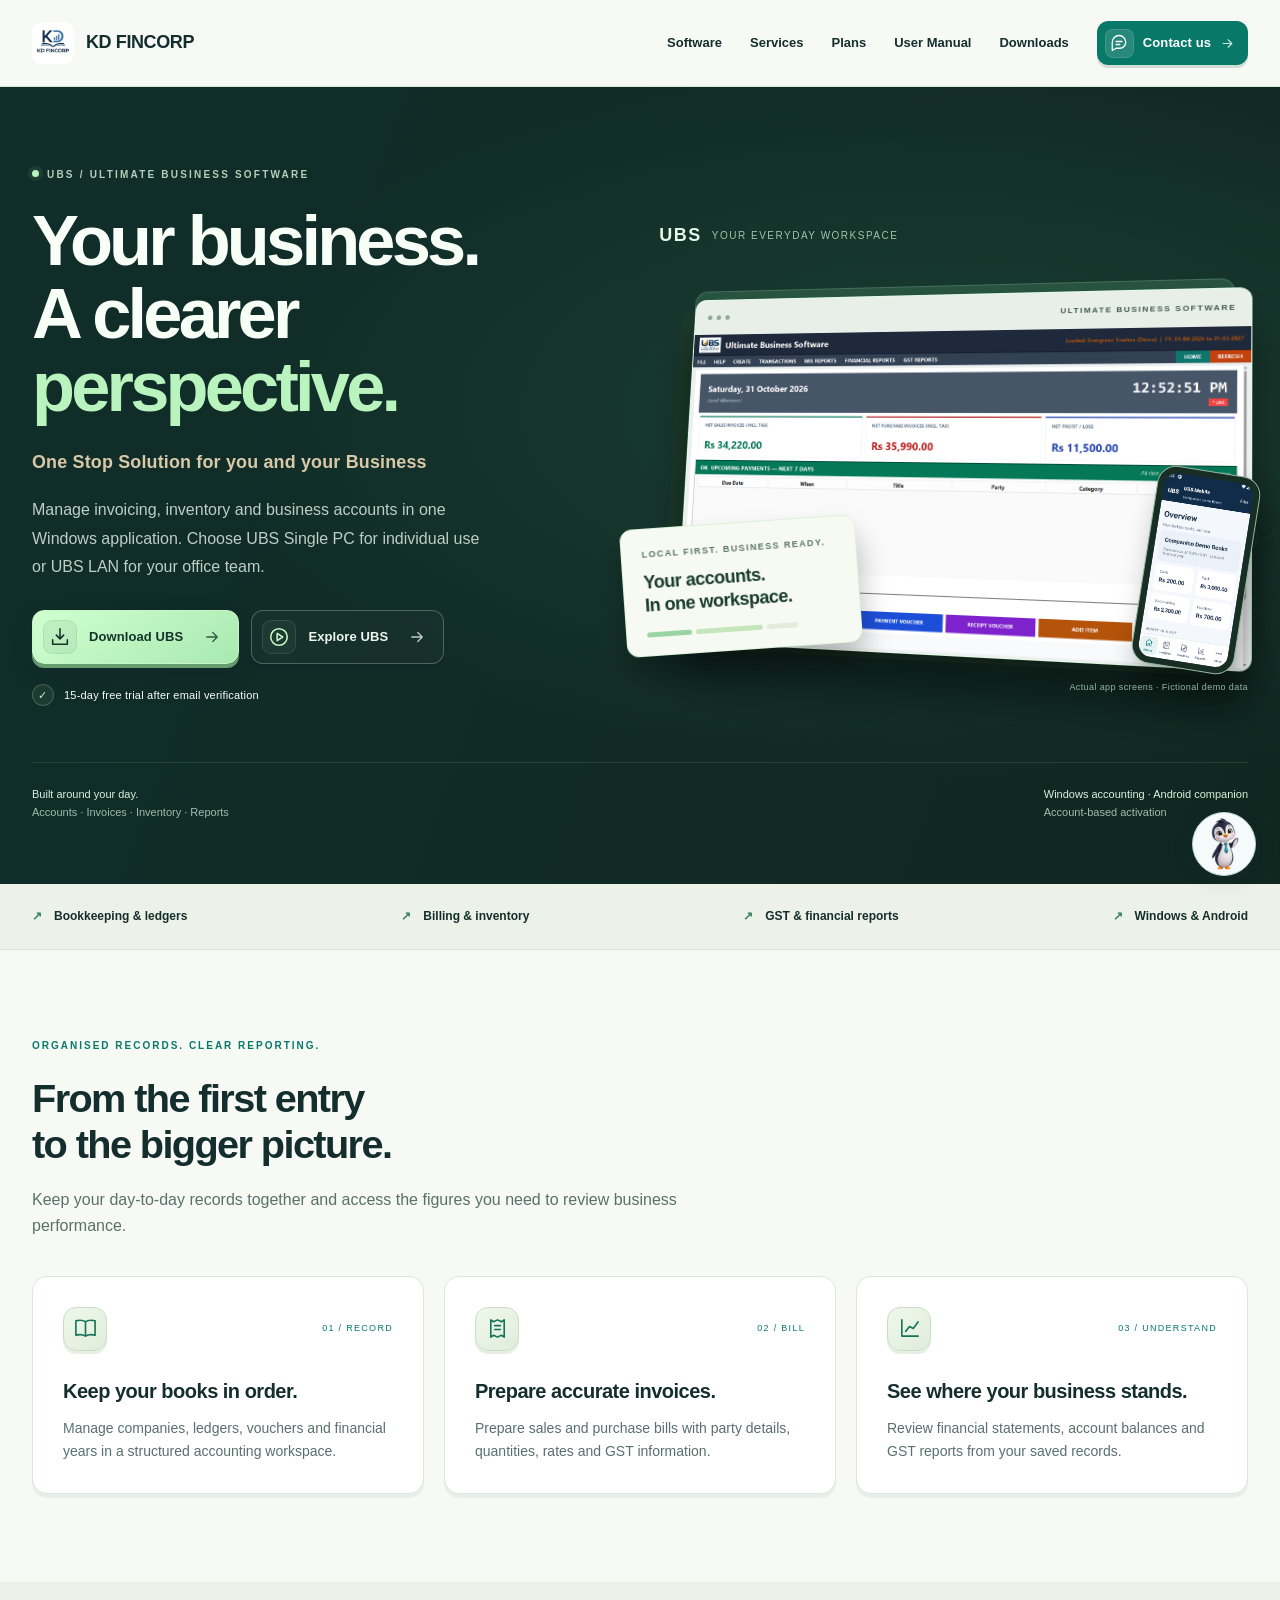
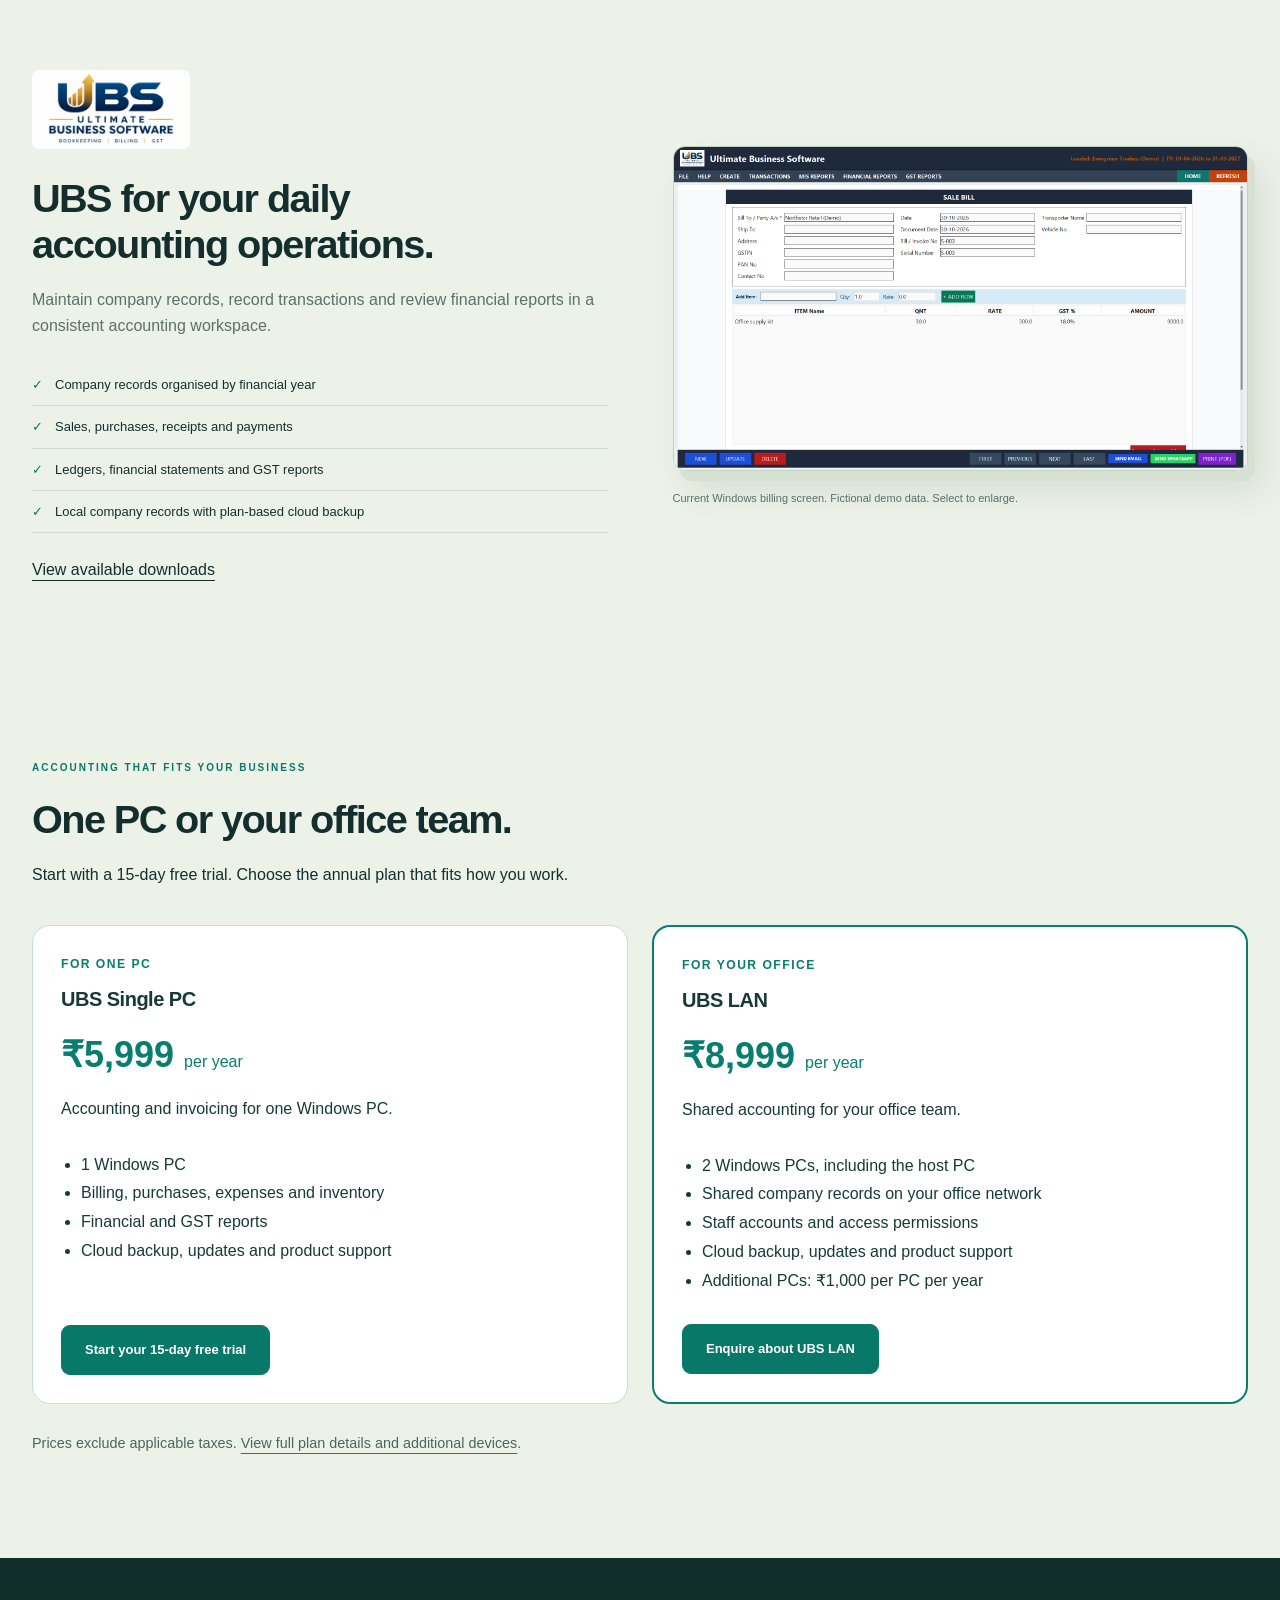
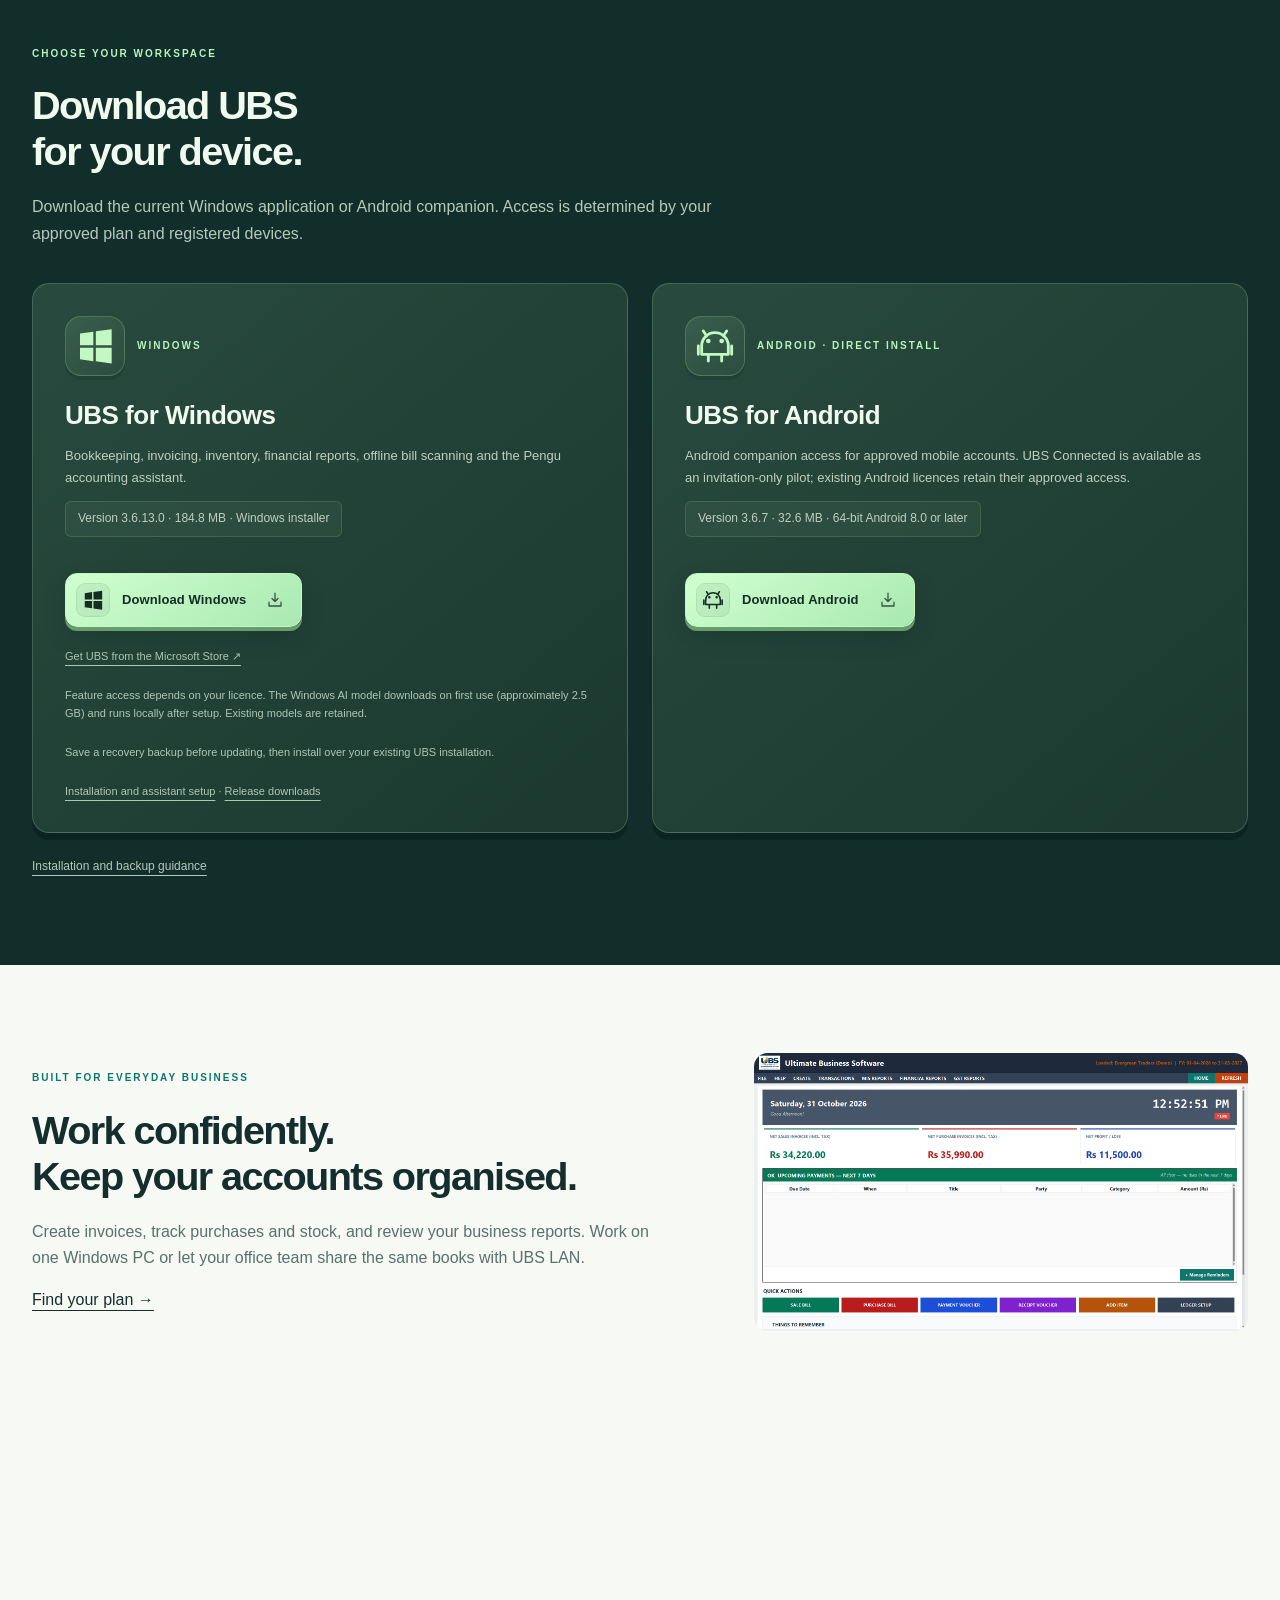
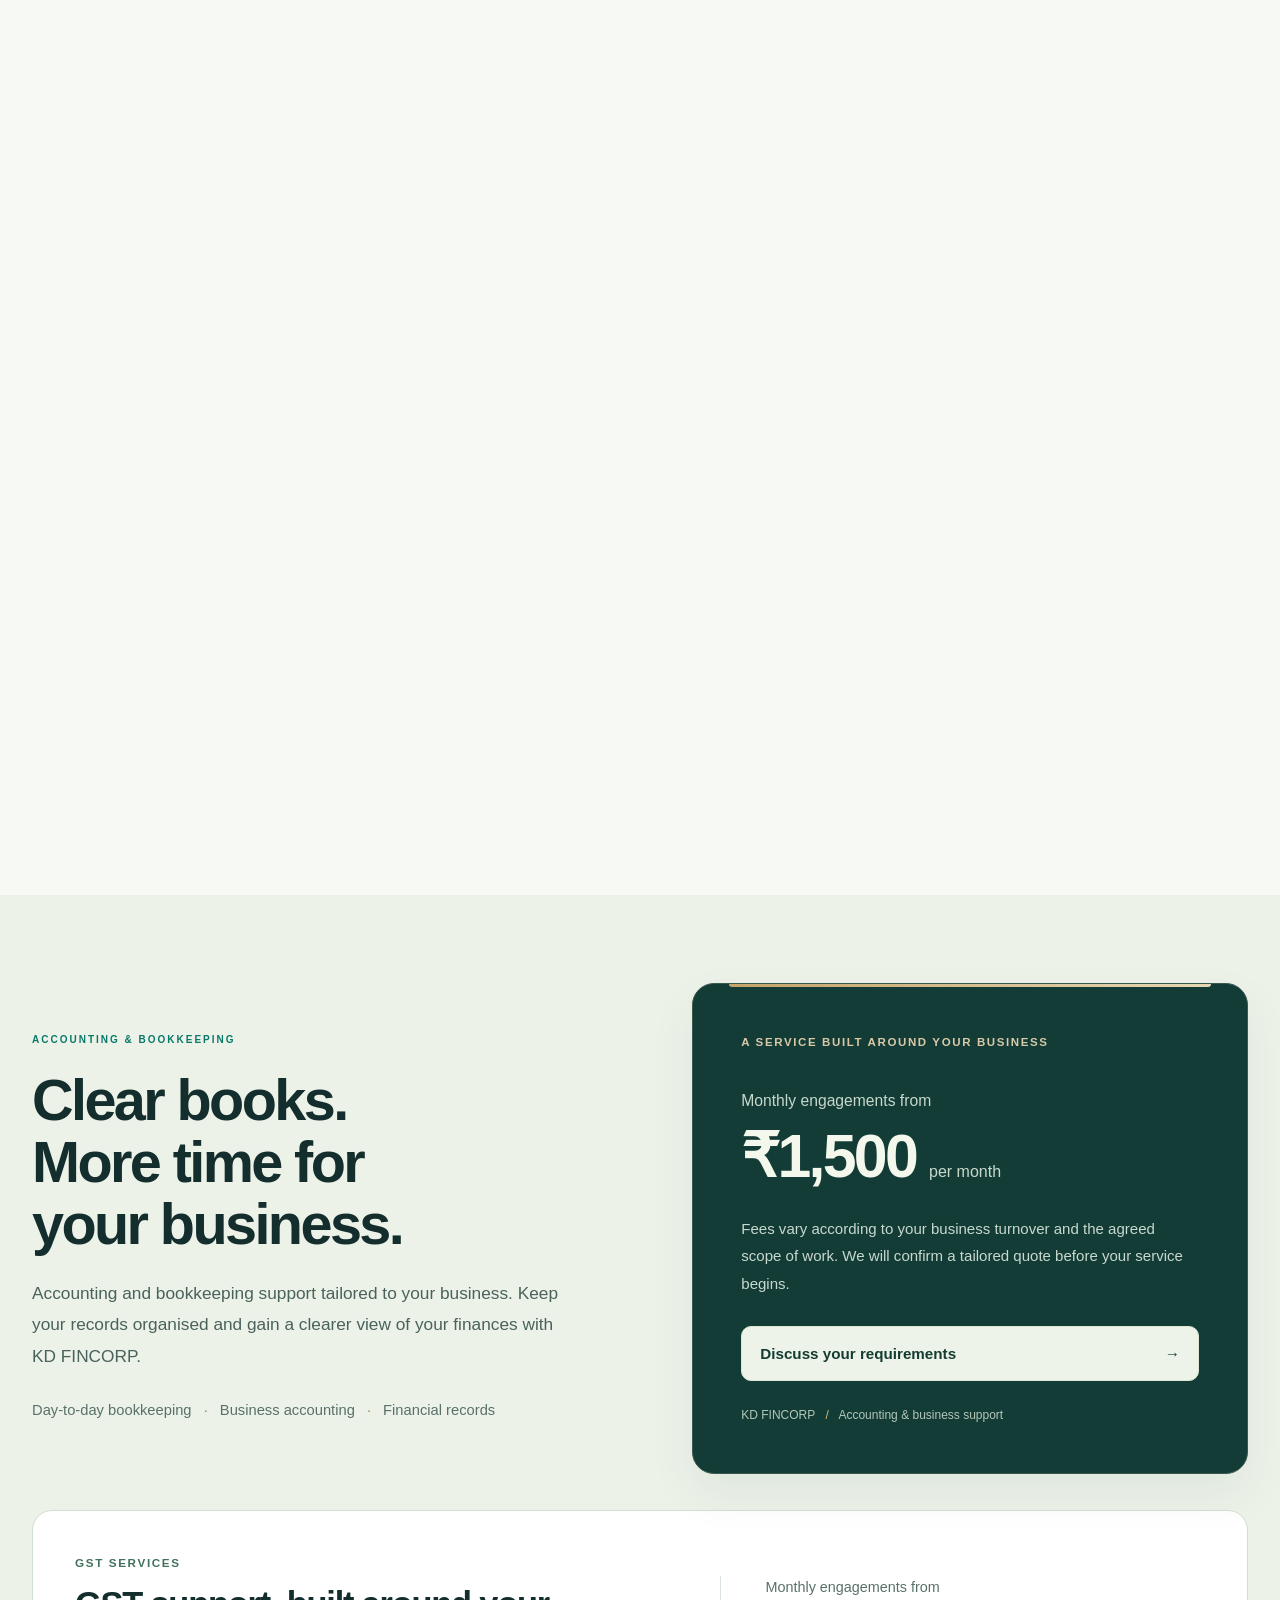
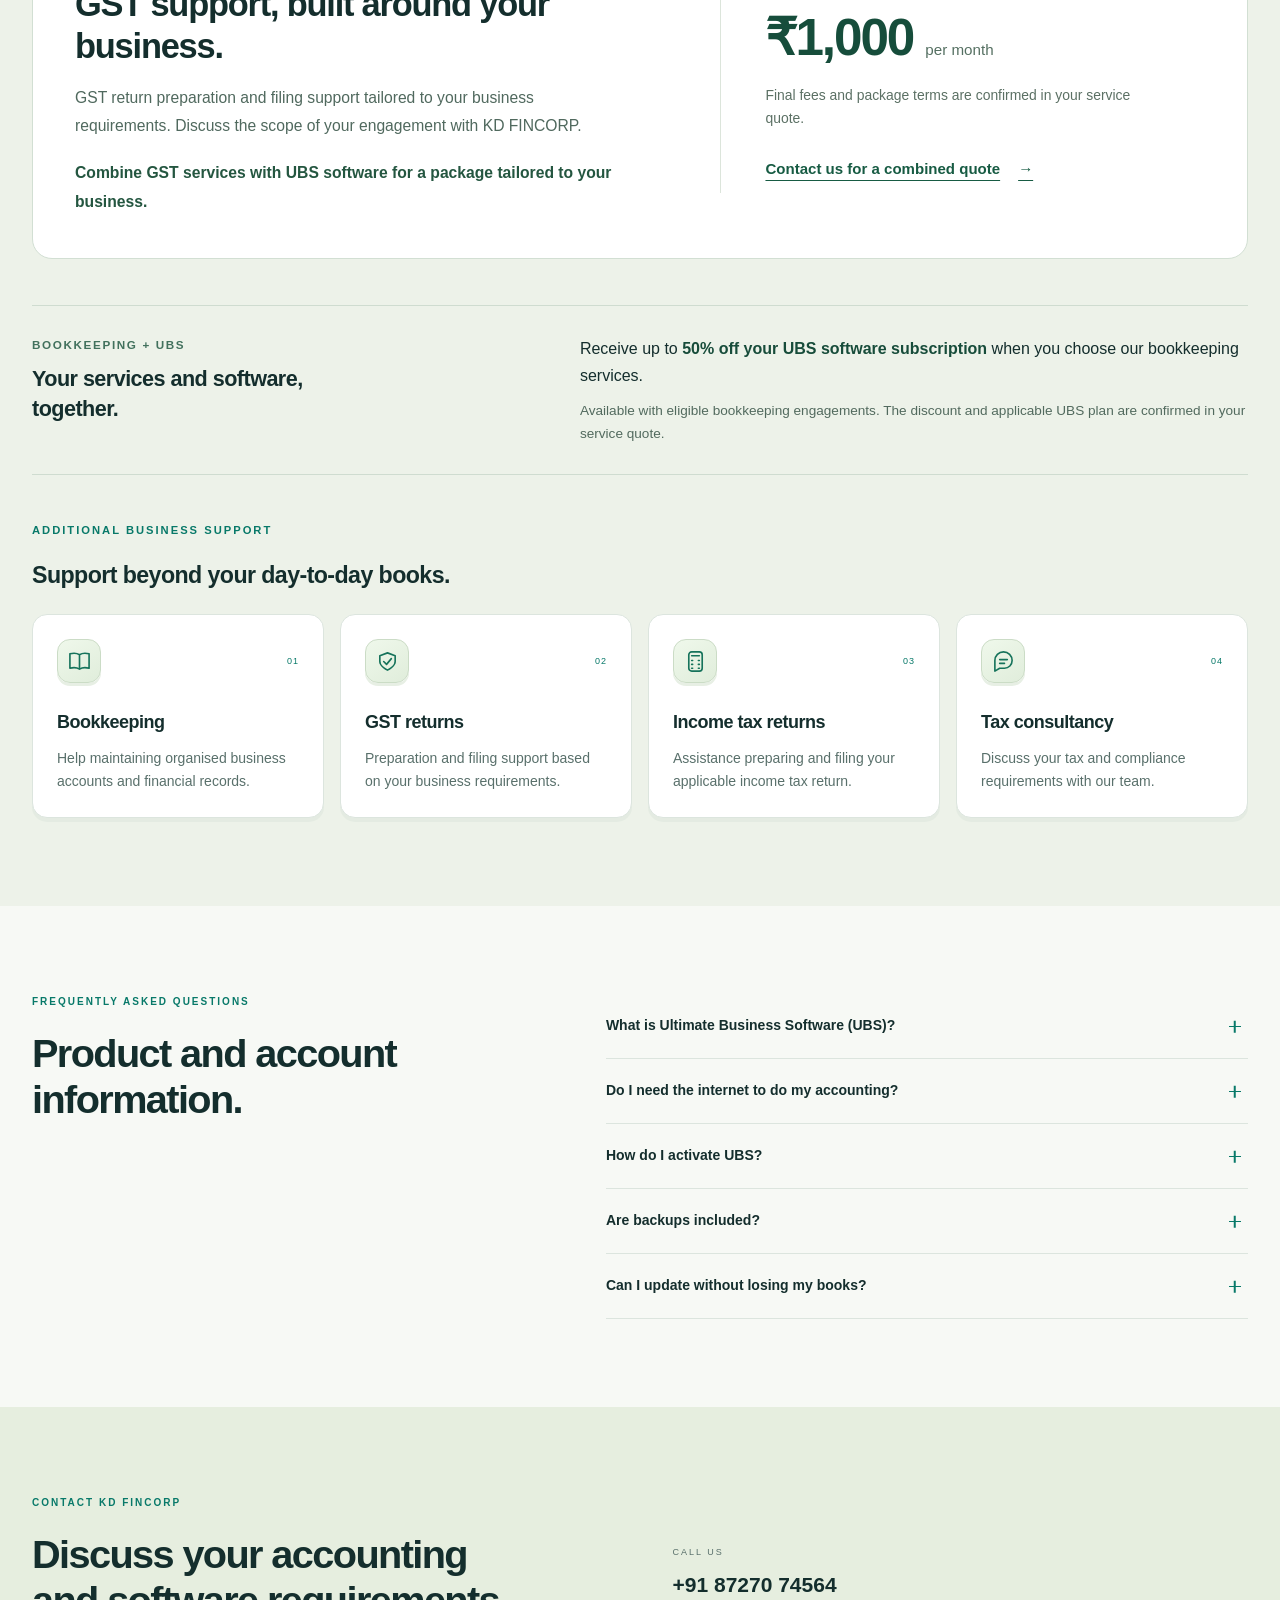
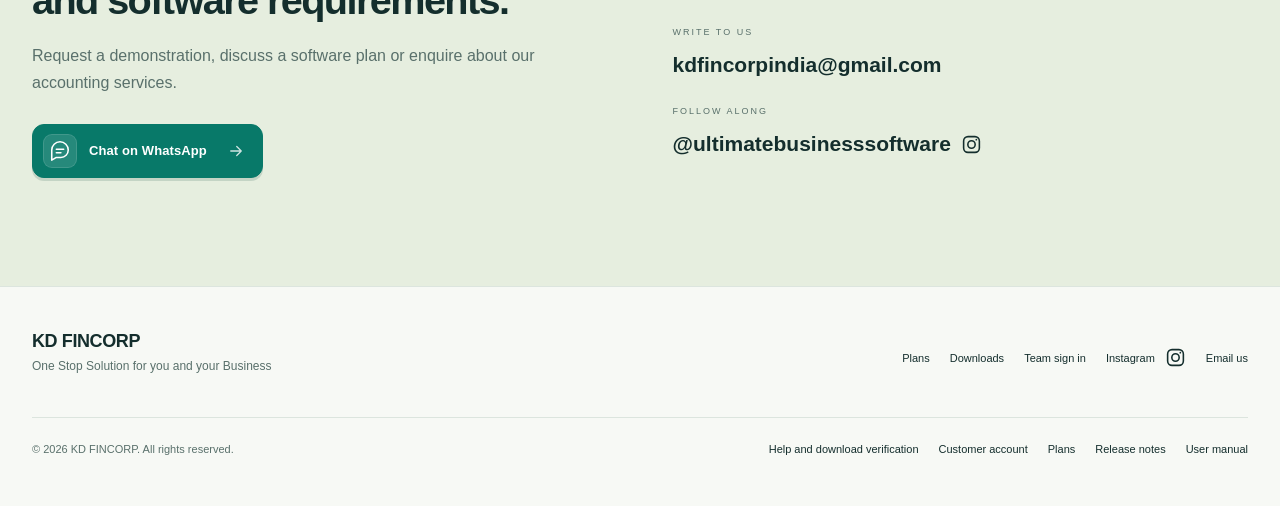
==== commit 57faee45: "Publish UBS 3.6.13.0 website and secure password recovery" ====
--- a/index.html
+++ b/index.html
@@ -250,7 +250,7 @@
         <nav aria-label="Main navigation">
           <a href="https://kdfincorp.github.io/kdfincorp/#software">Software</a
           ><a href="https://kdfincorp.github.io/kdfincorp/#services">Services</a
-          ><a href="plans.html">Plans</a><a href="#download">Downloads</a
+          ><a href="plans.html">Plans</a><a href="user-manual.html">User Manual</a><a href="#download">Downloads</a
           ><a
             class="btn social-link"
             href="https://kdfincorp.github.io/kdfincorp/#contact"
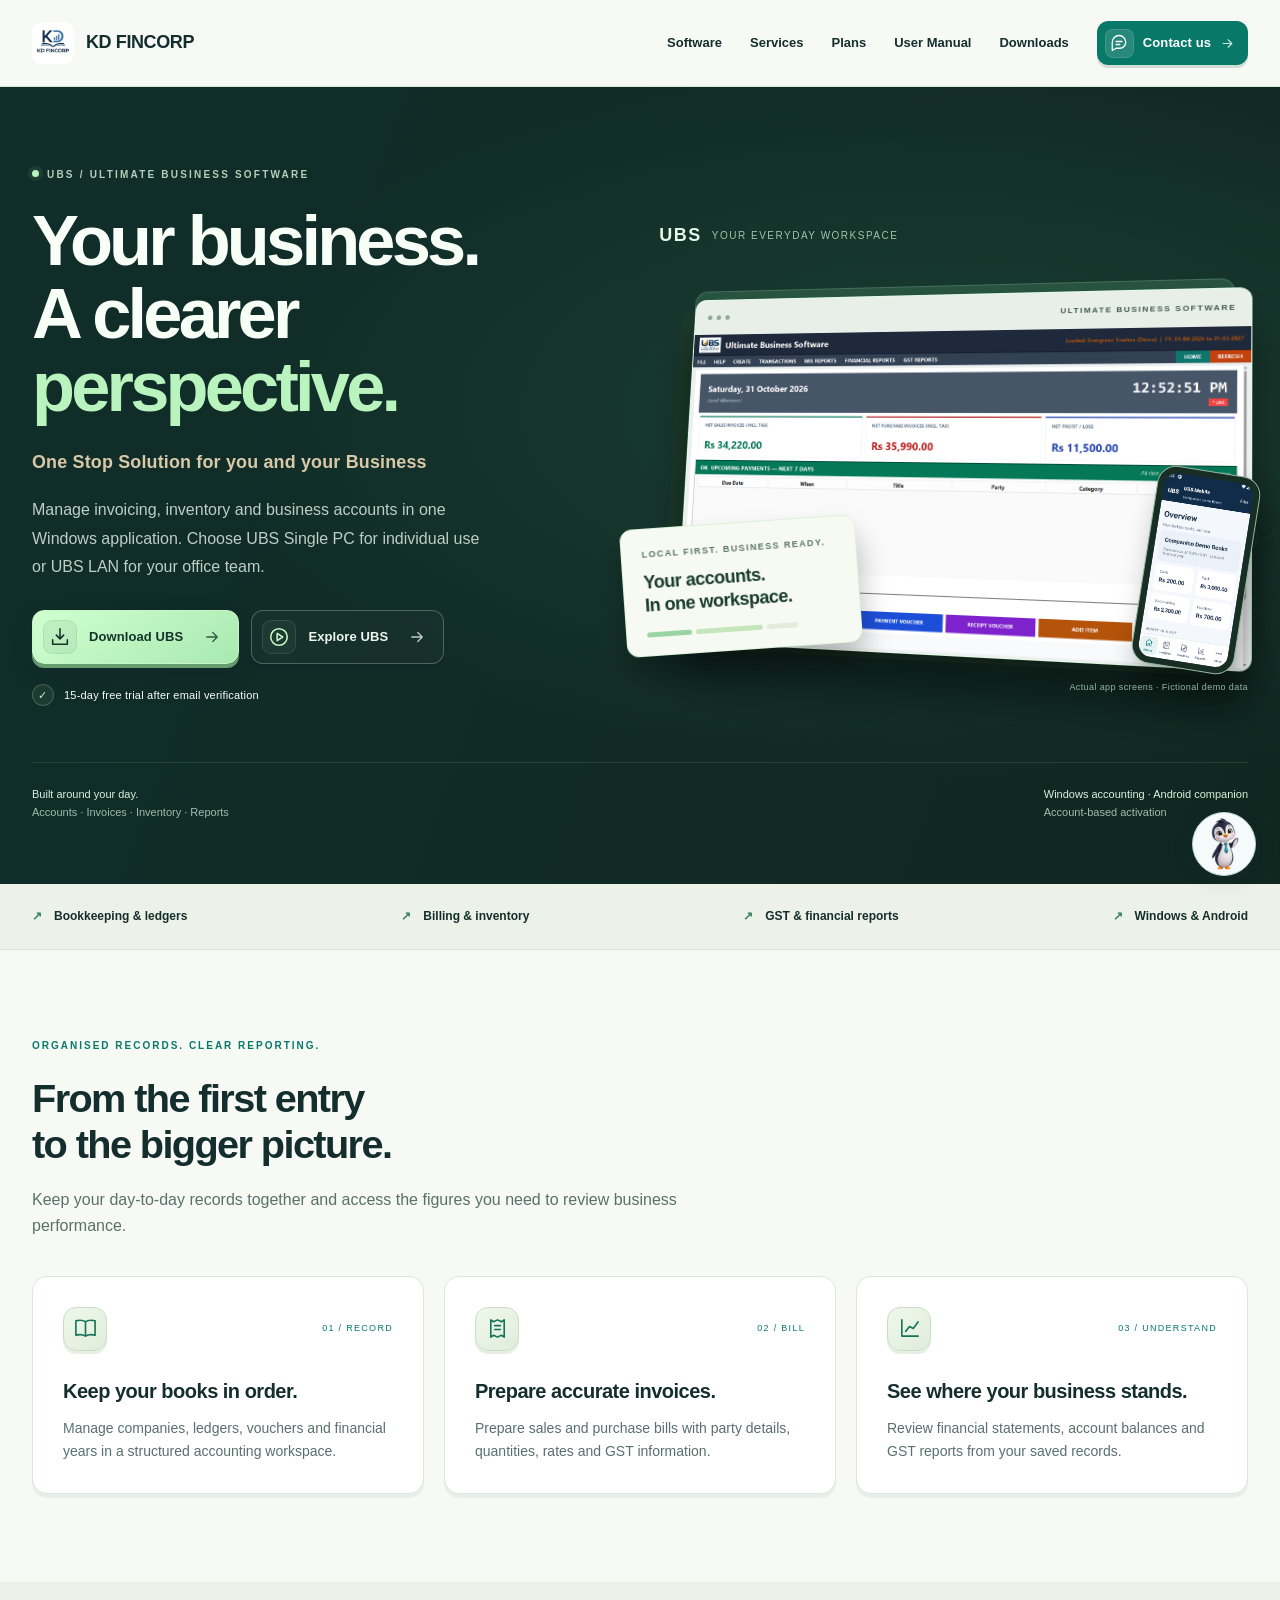
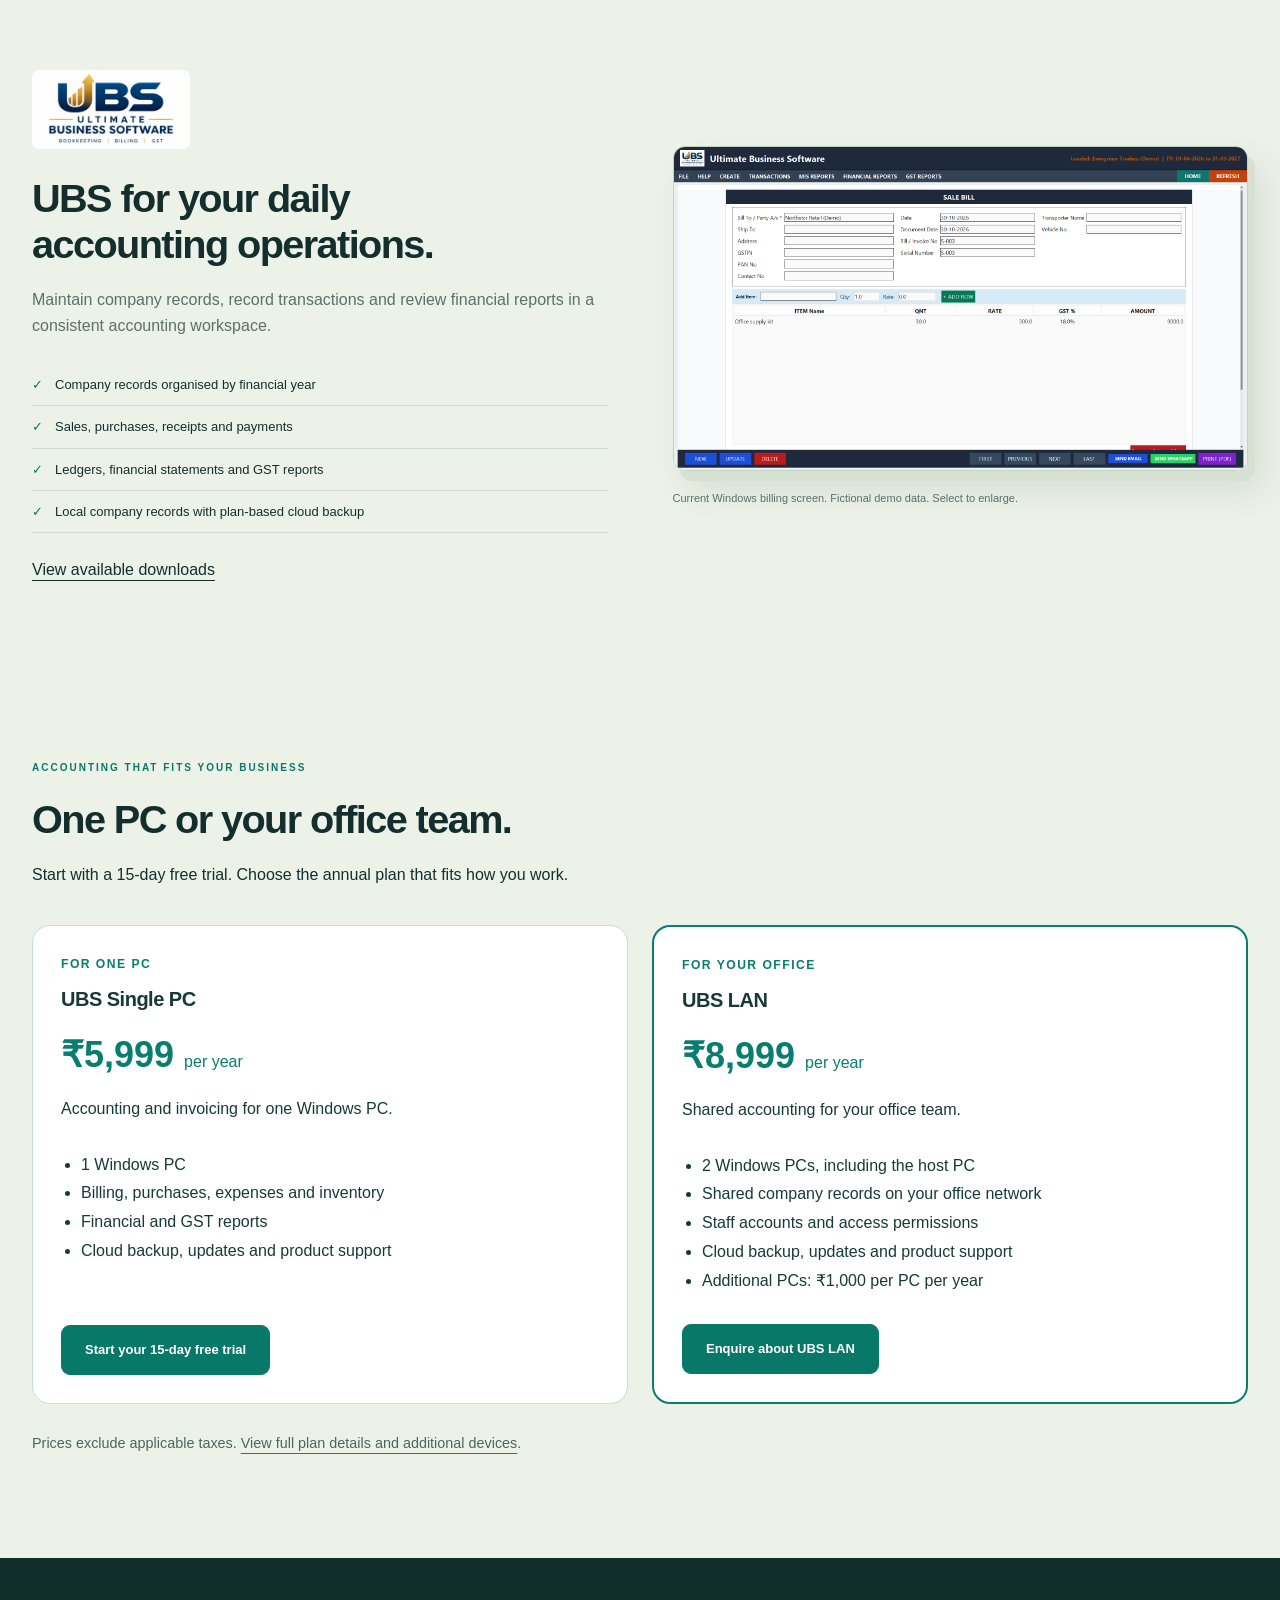
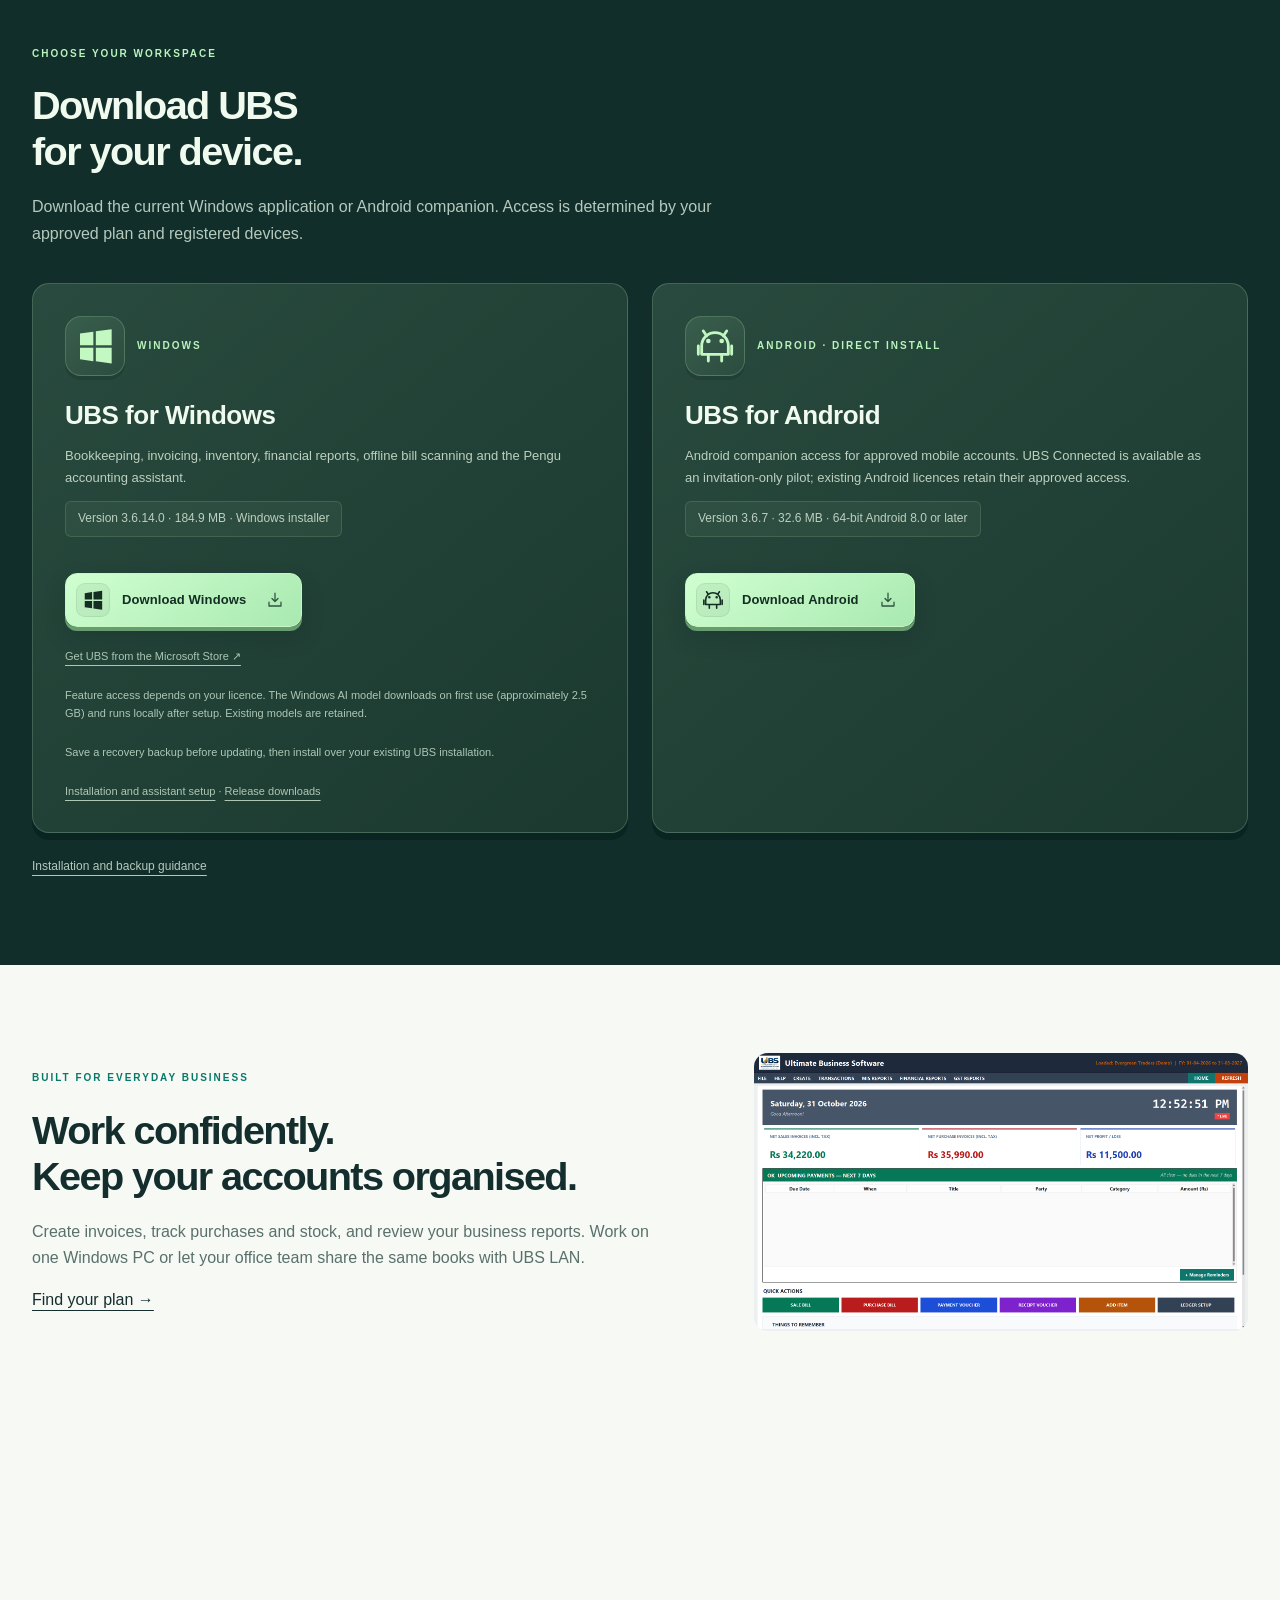
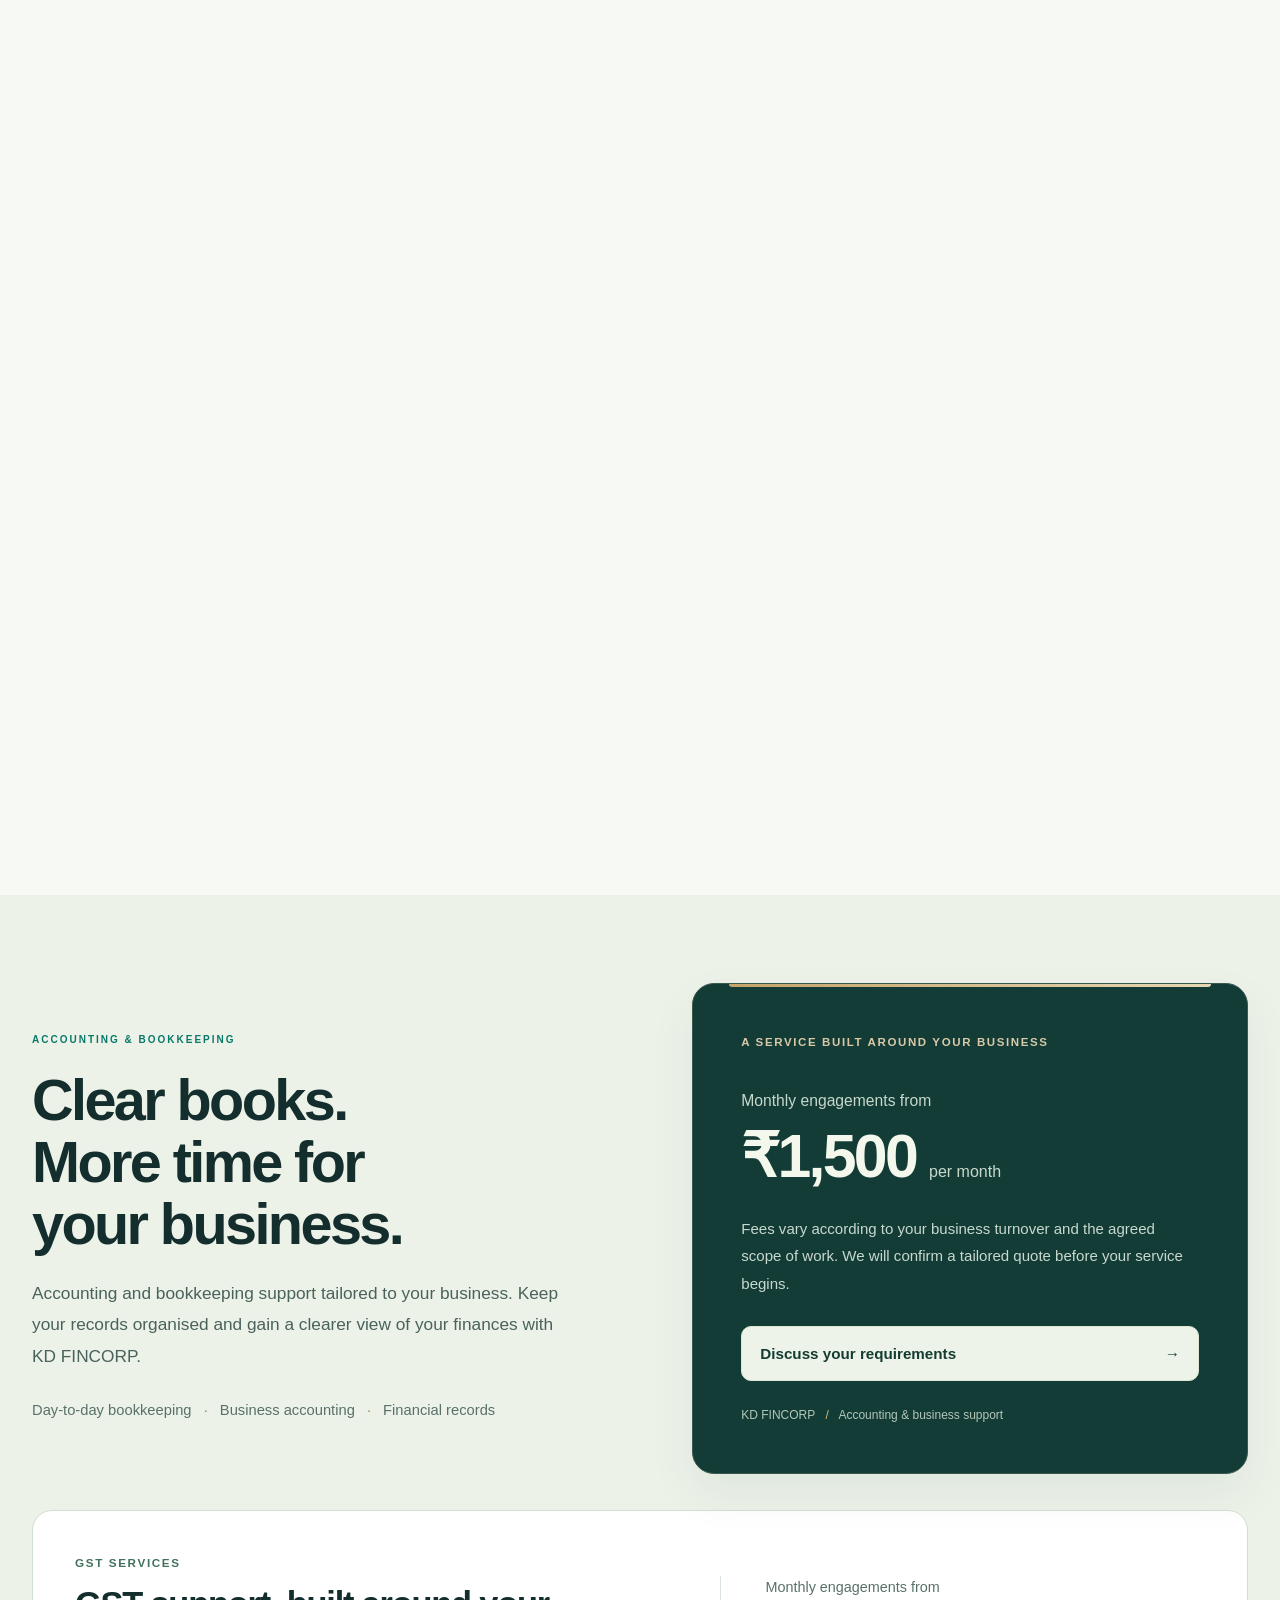
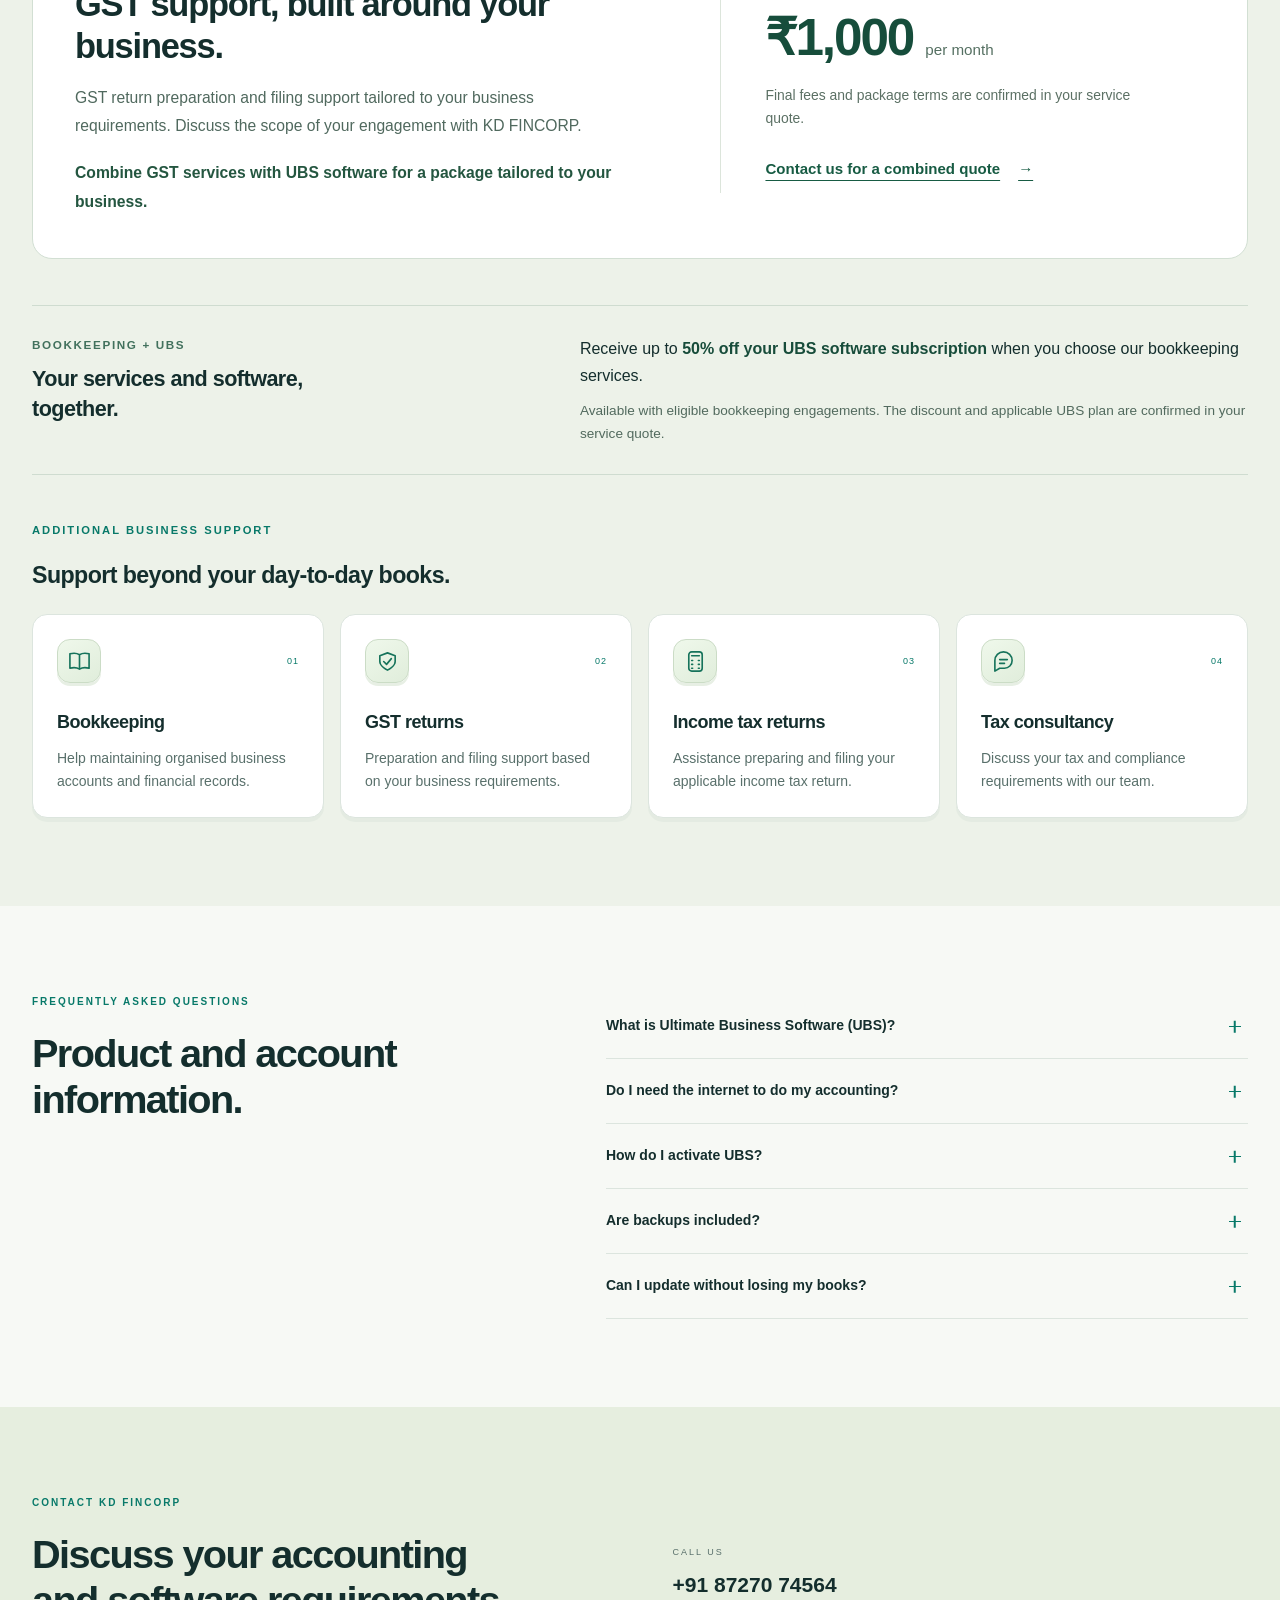
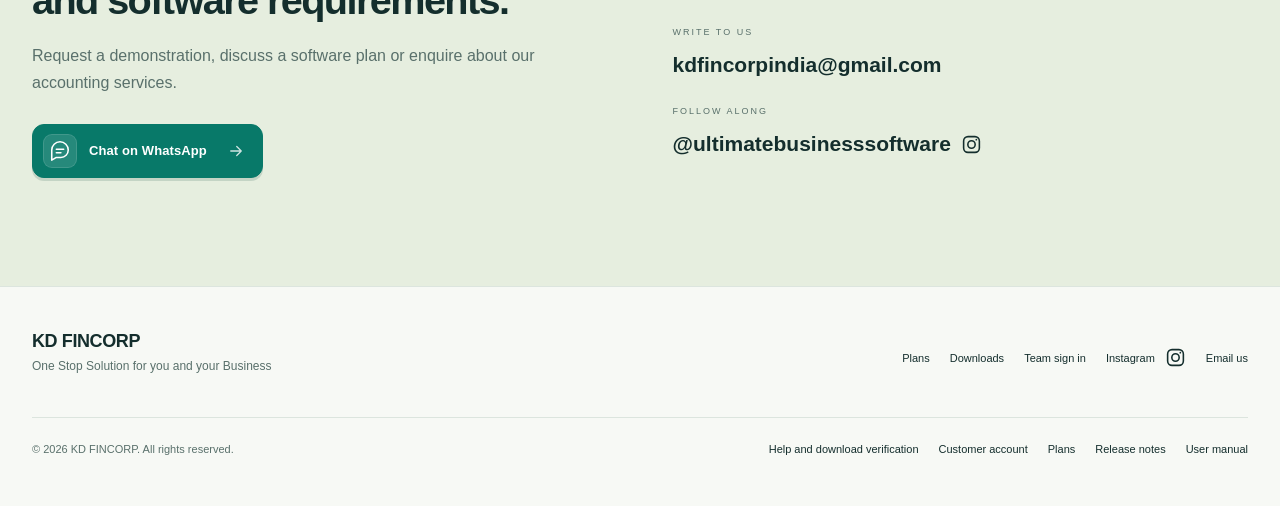
==== commit 5a9b8418: "Publish UBS 3.6.14.0 website and support reporting" ====
--- a/index.html
+++ b/index.html
@@ -75,7 +75,7 @@
             "alternateName": "UBS",
             "applicationCategory": "BusinessApplication",
             "operatingSystem": ["Windows", "Android"],
-            "softwareVersion": "3.6.13.0",
+            "softwareVersion": "3.6.14.0",
             "url": "https://kdfincorp.github.io/kdfincorp/#software",
             "image": "https://kdfincorp.github.io/kdfincorp/assets/ubs-pc-dashboard-v312.png",
             "description": "Installed bookkeeping and billing software with local company records, financial and GST reports, and optional paid cloud backup and synchronisation.",
@@ -89,7 +89,7 @@
               "Company records by financial year"
             ],
             "downloadUrl": [
-              "https://github.com/kdfincorp/kdfincorp/releases/download/ubs-3.6.13.0/UltimateBookkeeping_Setup_v3.6.13.0.exe",
+              "https://github.com/kdfincorp/kdfincorp/releases/download/ubs-3.6.14.0/UltimateBookkeeping_Setup_v3.6.14.0.exe",
               "https://github.com/kdfincorp/kdfincorp/releases/download/ubs-3.6.7/UBS_Mobile_3.6.7.apk"
             ]
           },
@@ -672,7 +672,7 @@
             </p>
           </div>
           <div class="download-grid">
-            <article class="download-card" data-windows-release="3.6.13.0">
+            <article class="download-card" data-windows-release="3.6.14.0">
               <div class="platform-heading">
                 <svg
                   class="ui-icon platform-mark"
@@ -701,12 +701,12 @@
                 bill scanning and the Pengu accounting assistant.
               </p>
               <p class="release">
-                Version 3.6.13.0 &middot; 184.8 MB &middot; Windows installer
+                Version 3.6.14.0 &middot; 184.9 MB &middot; Windows installer
               </p>
               <a
                 class="btn"
                 data-download="windows"
-                href="https://github.com/kdfincorp/kdfincorp/releases/download/ubs-3.6.13.0/UltimateBookkeeping_Setup_v3.6.13.0.exe"
+                href="https://github.com/kdfincorp/kdfincorp/releases/download/ubs-3.6.14.0/UltimateBookkeeping_Setup_v3.6.14.0.exe"
                 data-ui-action="windows"
                 ><span class="action-icon"
                   ><svg
@@ -760,7 +760,7 @@
                 >
                 &middot;
                 <a
-                  href="https://github.com/kdfincorp/kdfincorp/releases/tag/ubs-3.6.13.0"
+                  href="https://github.com/kdfincorp/kdfincorp/releases/tag/ubs-3.6.14.0"
                   >Release downloads</a
                 >
               </p>
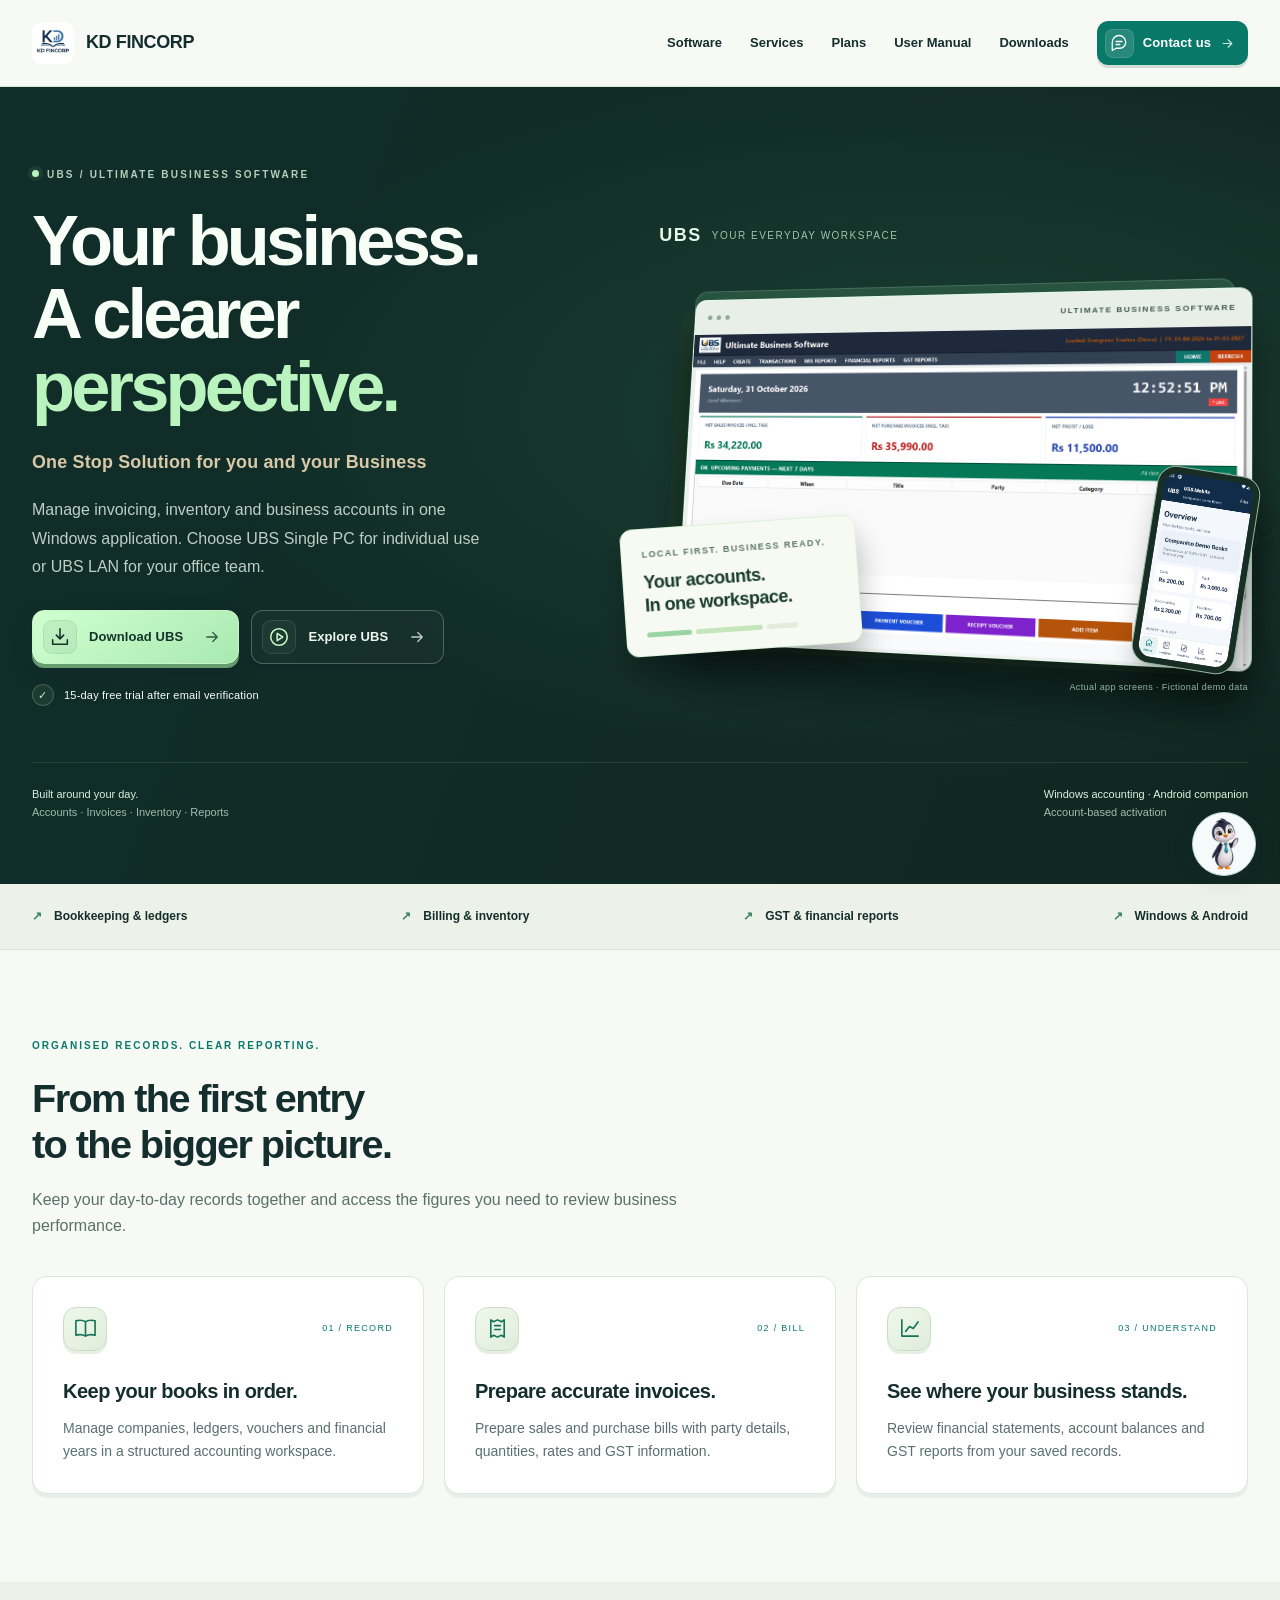
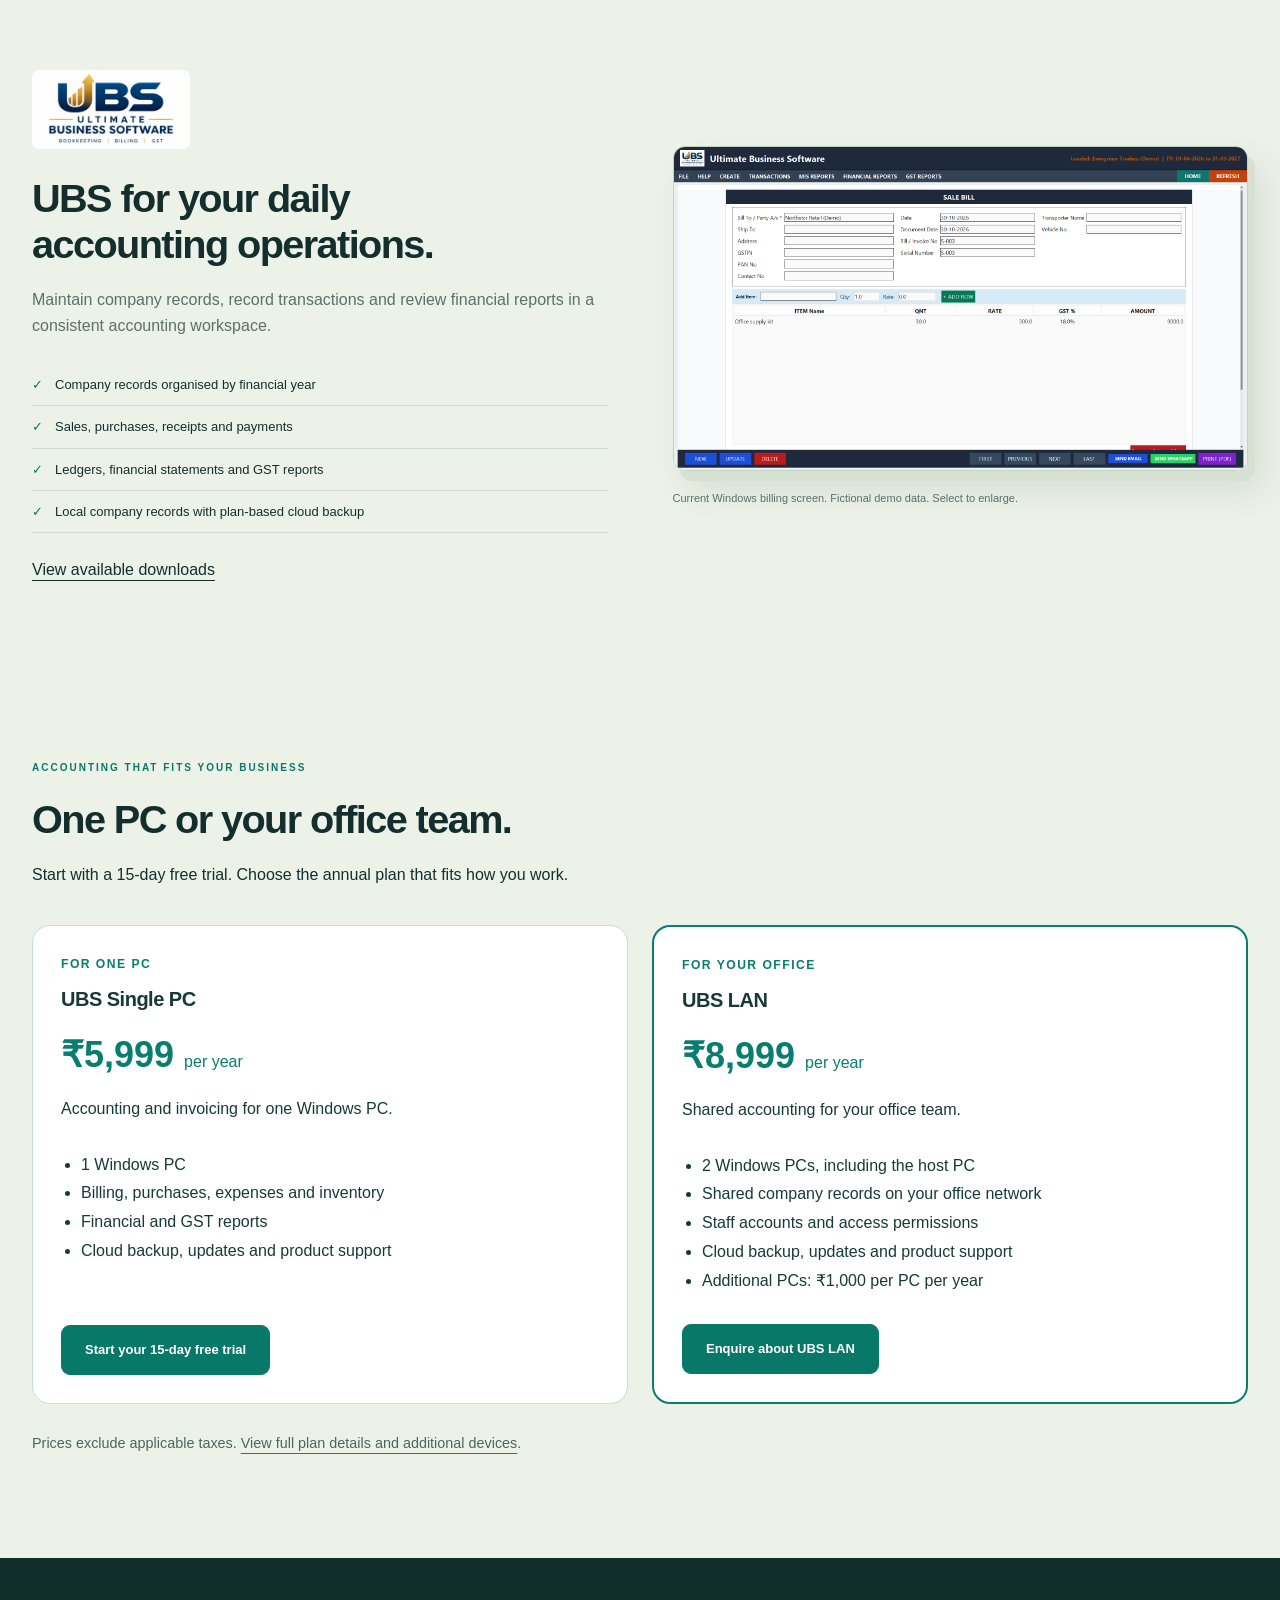
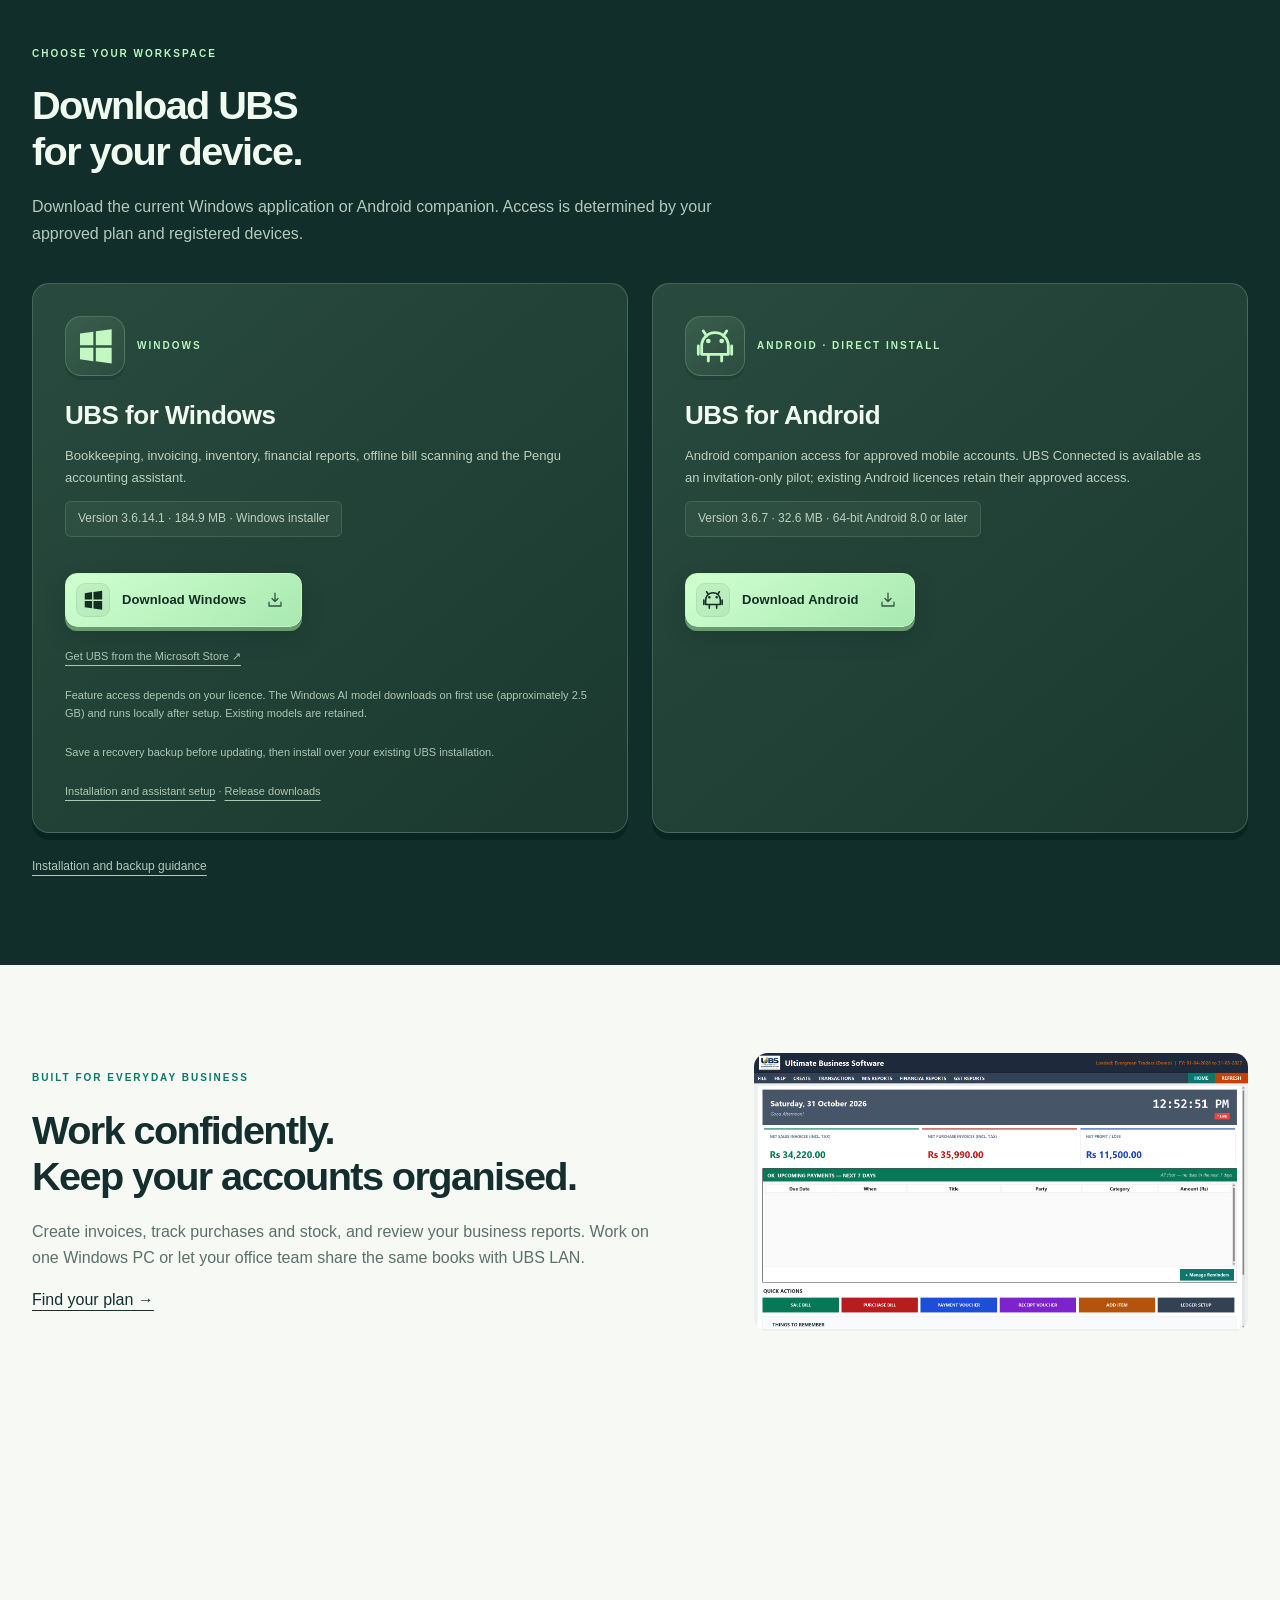
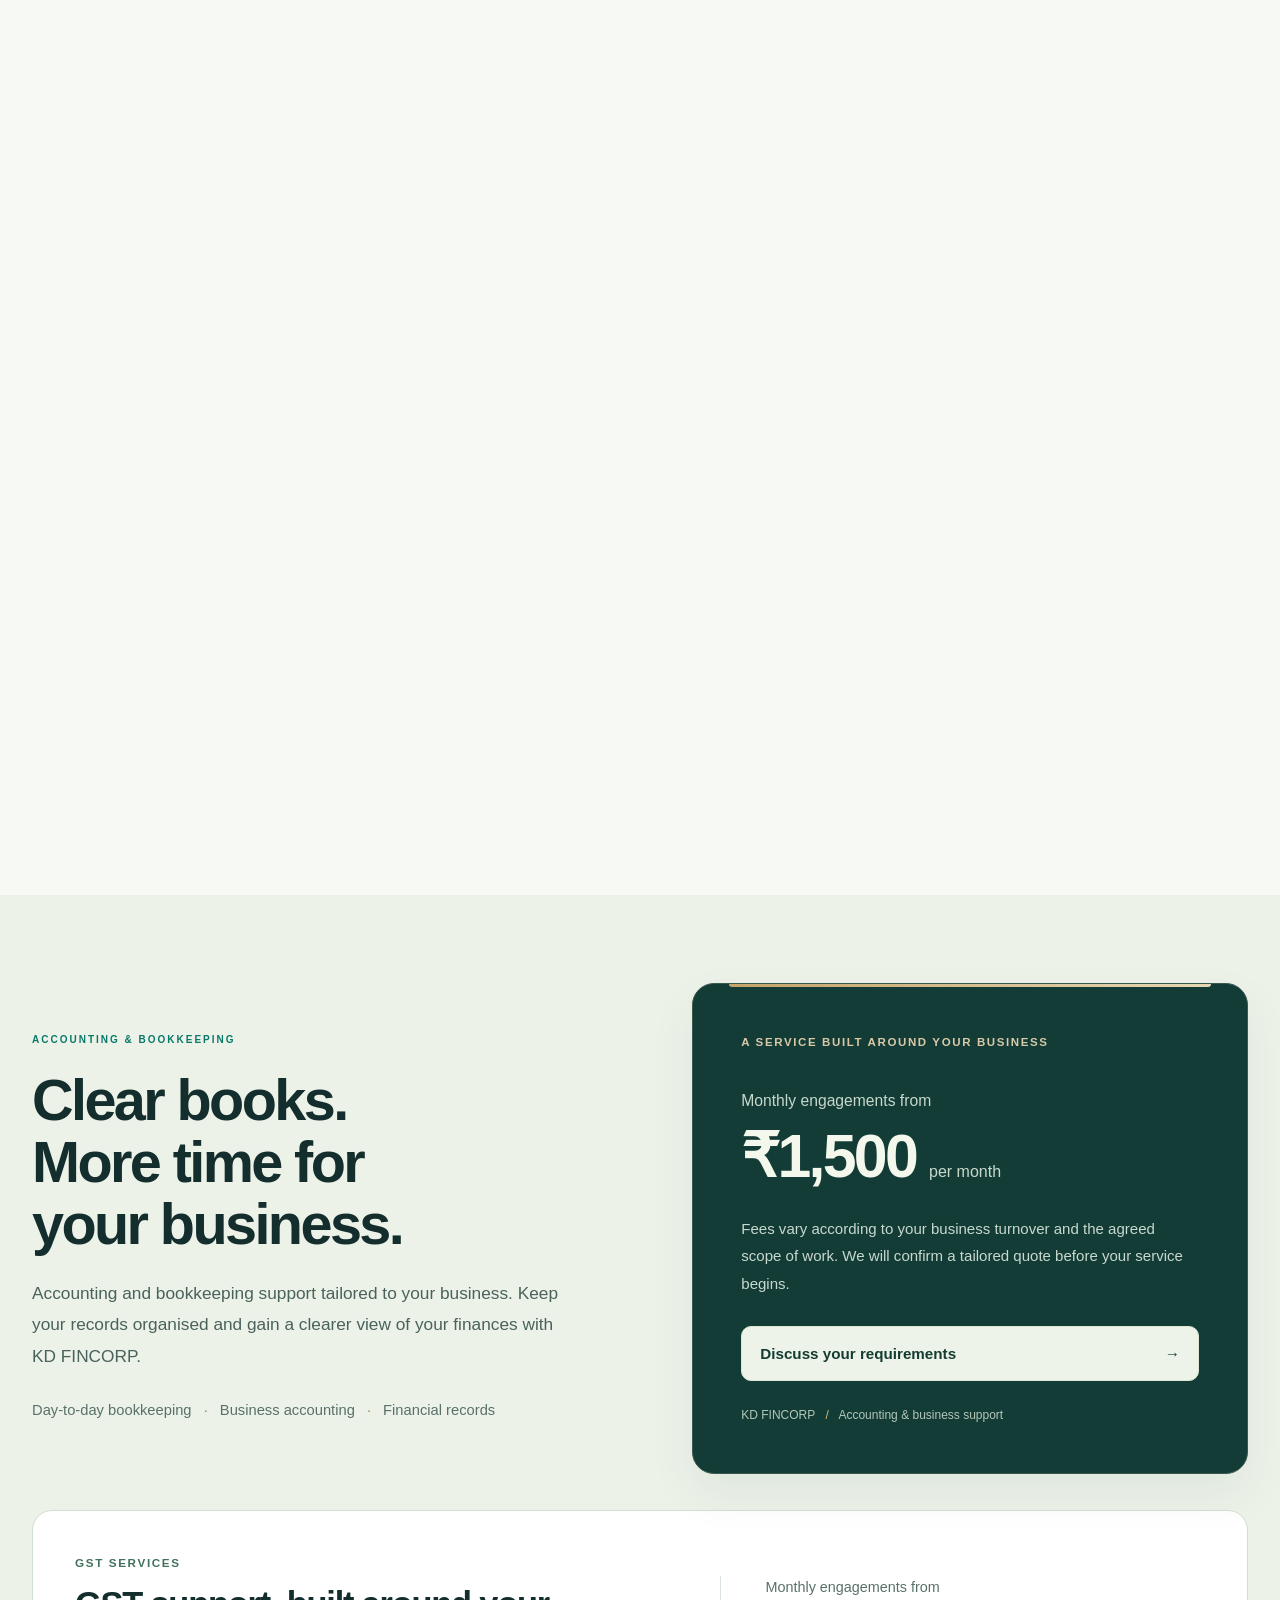
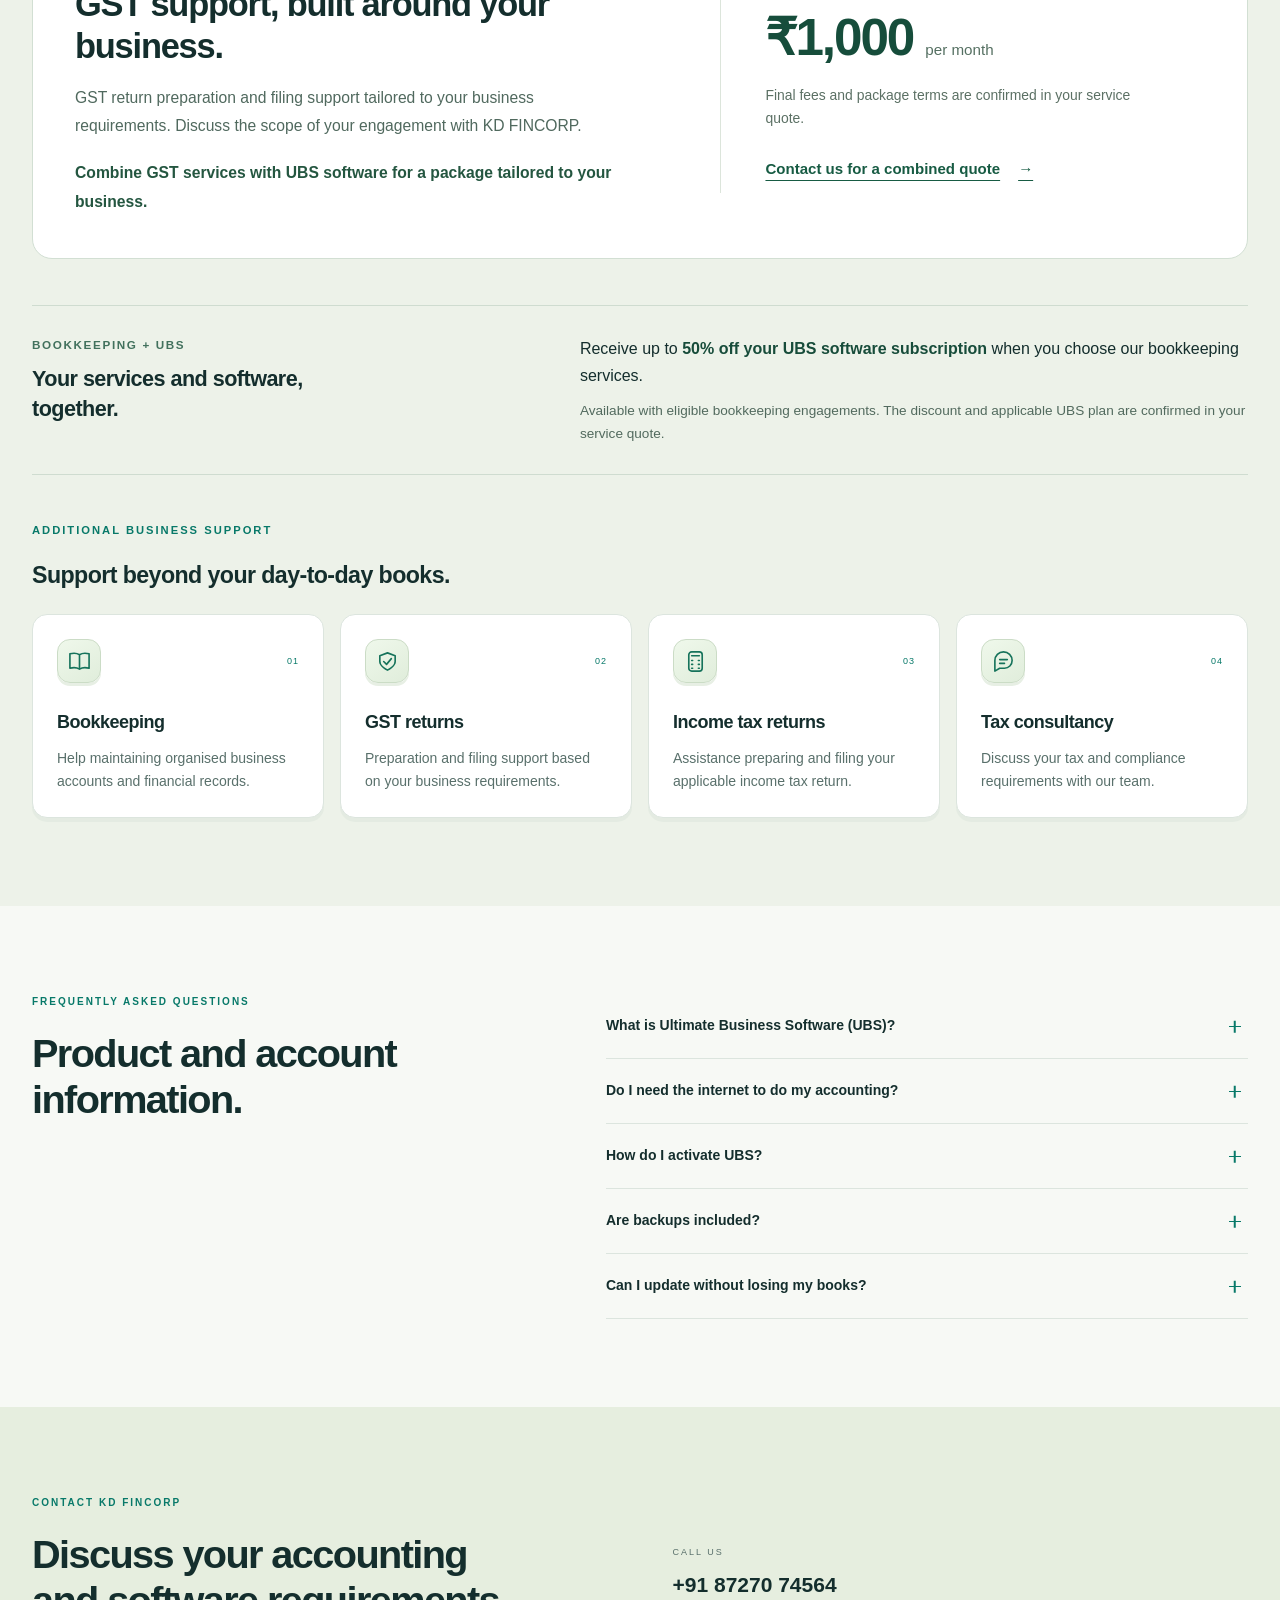
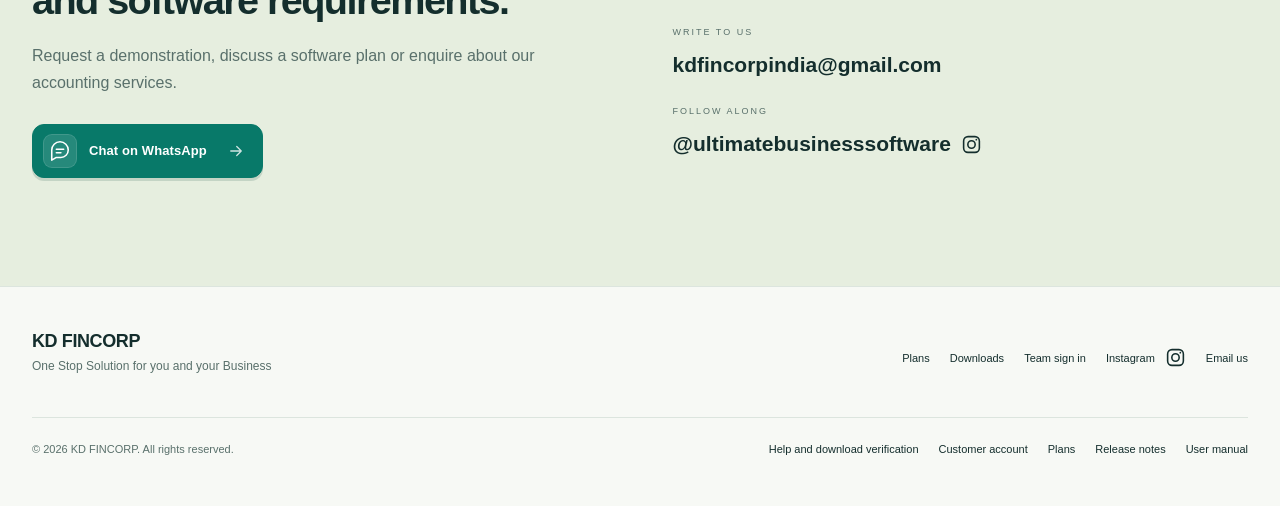
==== commit 49b120fc: "Publish UBS 3.6.14.1 payment reminder fix" ====
--- a/index.html
+++ b/index.html
@@ -75,7 +75,7 @@
             "alternateName": "UBS",
             "applicationCategory": "BusinessApplication",
             "operatingSystem": ["Windows", "Android"],
-            "softwareVersion": "3.6.14.0",
+            "softwareVersion": "3.6.14.1",
             "url": "https://kdfincorp.github.io/kdfincorp/#software",
             "image": "https://kdfincorp.github.io/kdfincorp/assets/ubs-pc-dashboard-v312.png",
             "description": "Installed bookkeeping and billing software with local company records, financial and GST reports, and optional paid cloud backup and synchronisation.",
@@ -89,8 +89,8 @@
               "Company records by financial year"
             ],
             "downloadUrl": [
-              "https://github.com/kdfincorp/kdfincorp/releases/download/ubs-3.6.14.0/UltimateBookkeeping_Setup_v3.6.14.0.exe",
-              "https://github.com/kdfincorp/kdfincorp/releases/download/ubs-3.6.7/UBS_Mobile_3.6.7.apk"
+              "https://github.com/kdfincorp/kdfincorp/releases/download/ubs-3.6.14.1/UltimateBookkeeping_Setup_v3.6.14.1.exe",
+              "https://github.com/kdfincorp/kdfincorp/releases/download/ubs-3.6.14.1/UBS_Mobile_3.6.7.apk"
             ]
           },
           {
@@ -672,7 +672,7 @@
             </p>
           </div>
           <div class="download-grid">
-            <article class="download-card" data-windows-release="3.6.14.0">
+            <article class="download-card" data-windows-release="3.6.14.1">
               <div class="platform-heading">
                 <svg
                   class="ui-icon platform-mark"
@@ -701,12 +701,12 @@
                 bill scanning and the Pengu accounting assistant.
               </p>
               <p class="release">
-                Version 3.6.14.0 &middot; 184.9 MB &middot; Windows installer
+                Version 3.6.14.1 &middot; 184.9 MB &middot; Windows installer
               </p>
               <a
                 class="btn"
                 data-download="windows"
-                href="https://github.com/kdfincorp/kdfincorp/releases/download/ubs-3.6.14.0/UltimateBookkeeping_Setup_v3.6.14.0.exe"
+                href="https://github.com/kdfincorp/kdfincorp/releases/download/ubs-3.6.14.1/UltimateBookkeeping_Setup_v3.6.14.1.exe"
                 data-ui-action="windows"
                 ><span class="action-icon"
                   ><svg
@@ -760,7 +760,7 @@
                 >
                 &middot;
                 <a
-                  href="https://github.com/kdfincorp/kdfincorp/releases/tag/ubs-3.6.14.0"
+                  href="https://github.com/kdfincorp/kdfincorp/releases/tag/ubs-3.6.14.1"
                   >Release downloads</a
                 >
               </p>
@@ -799,7 +799,7 @@
               </p>
               <a
                 class="btn"
-                href="https://github.com/kdfincorp/kdfincorp/releases/download/ubs-3.6.7/UBS_Mobile_3.6.7.apk"
+                href="https://github.com/kdfincorp/kdfincorp/releases/download/ubs-3.6.14.1/UBS_Mobile_3.6.7.apk"
                 data-ui-action="android"
                 ><span class="action-icon"
                   ><svg
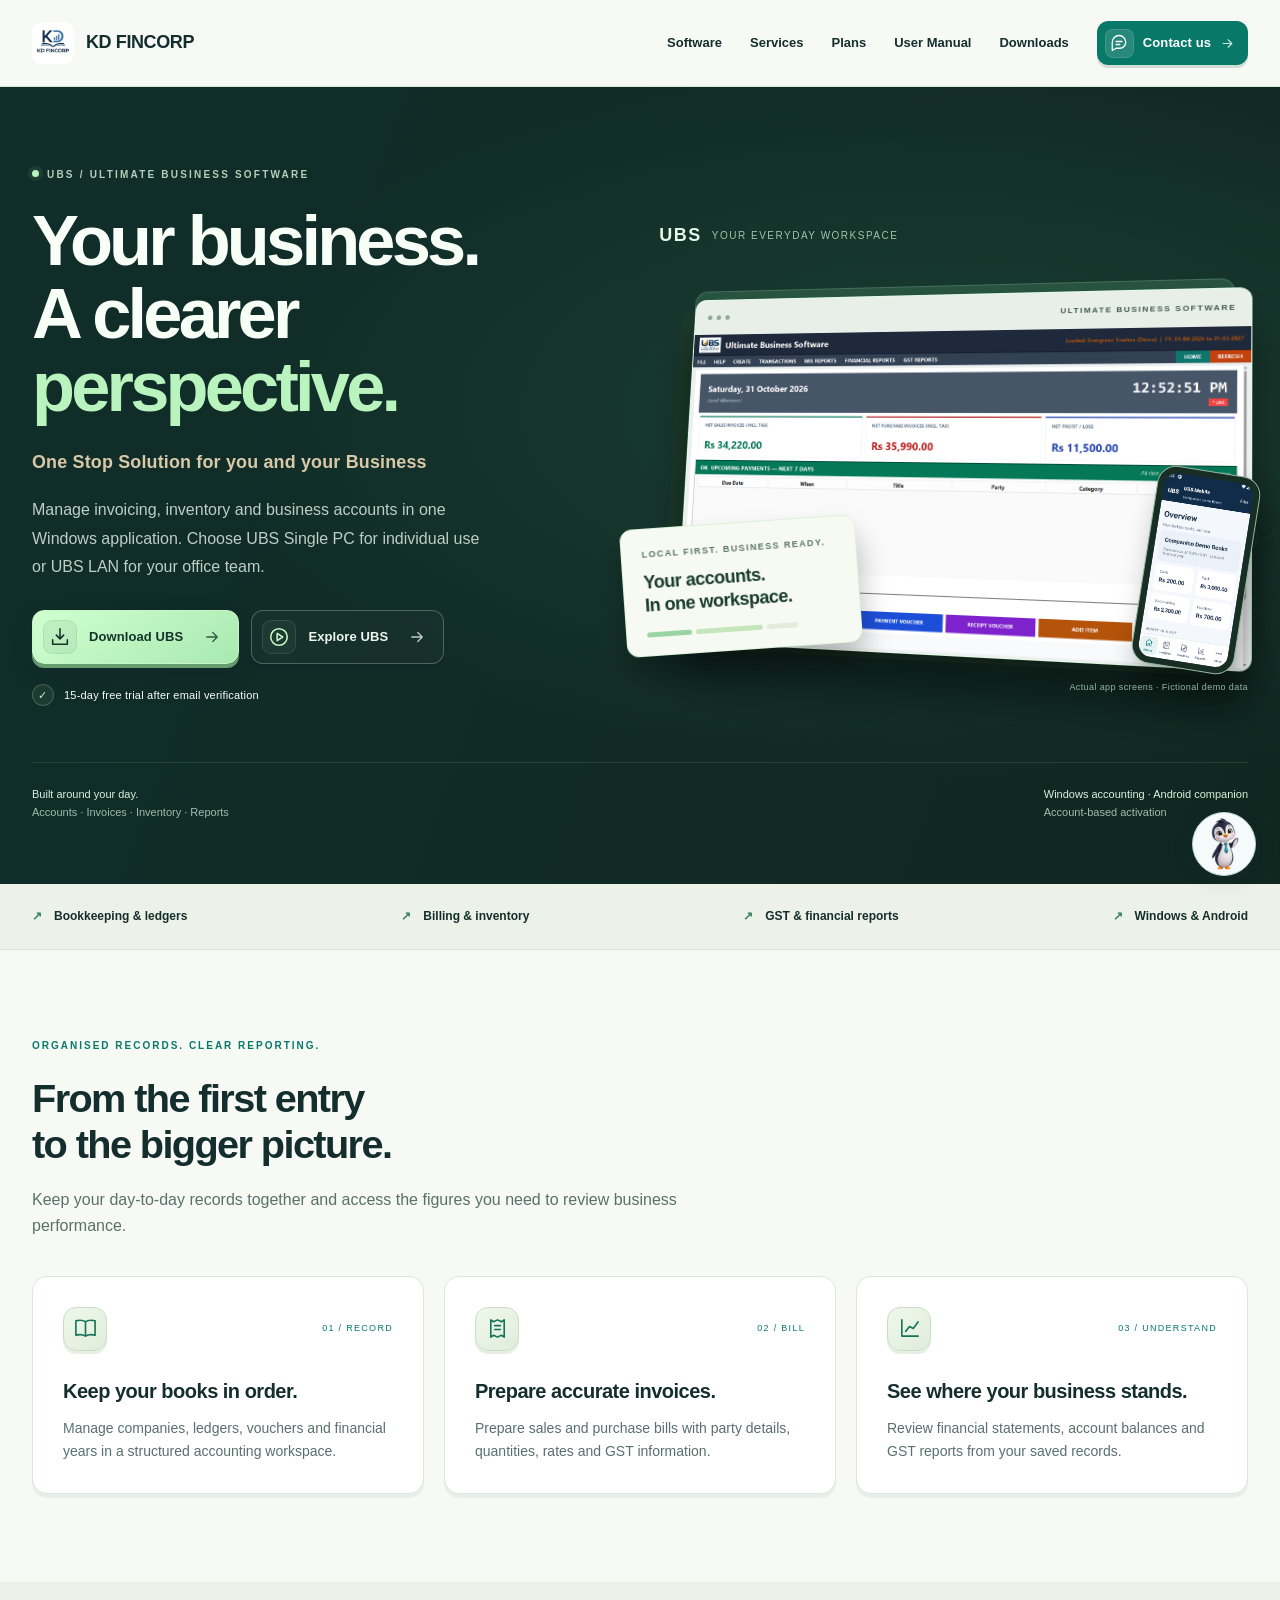
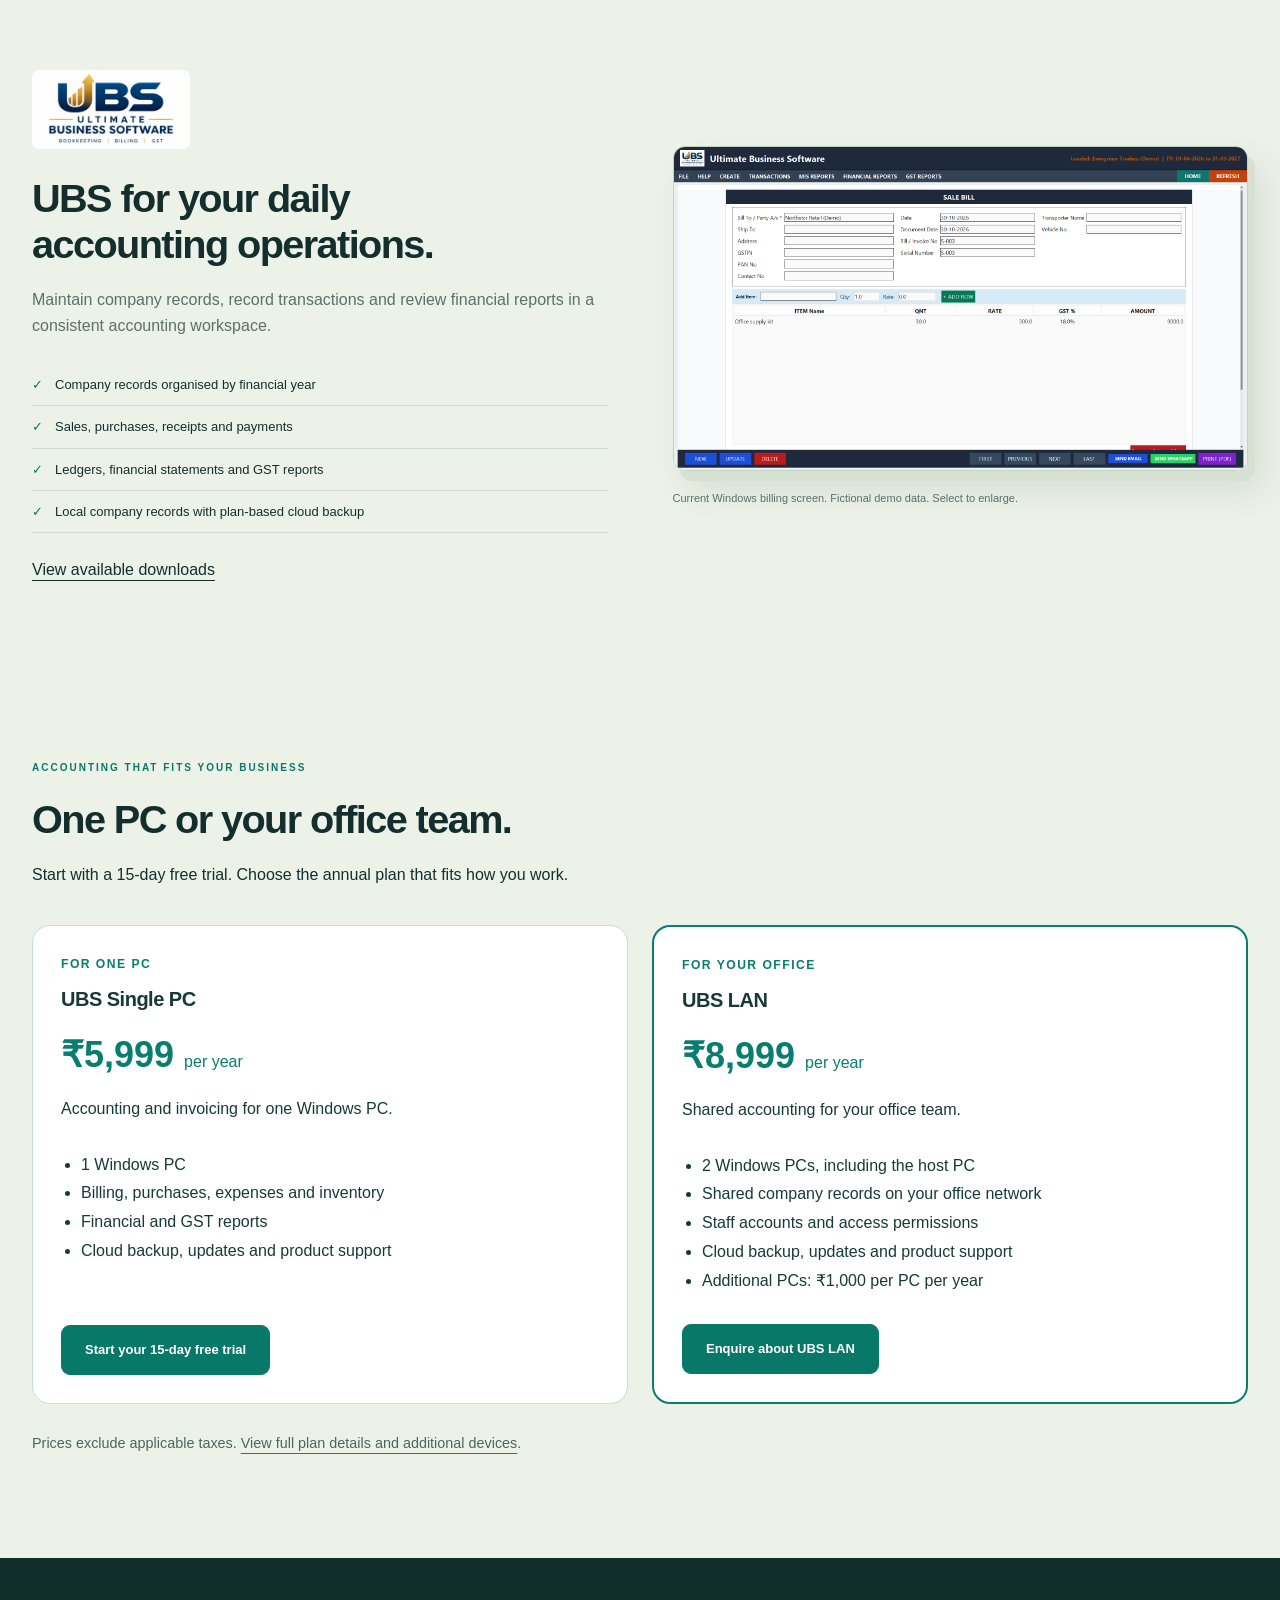
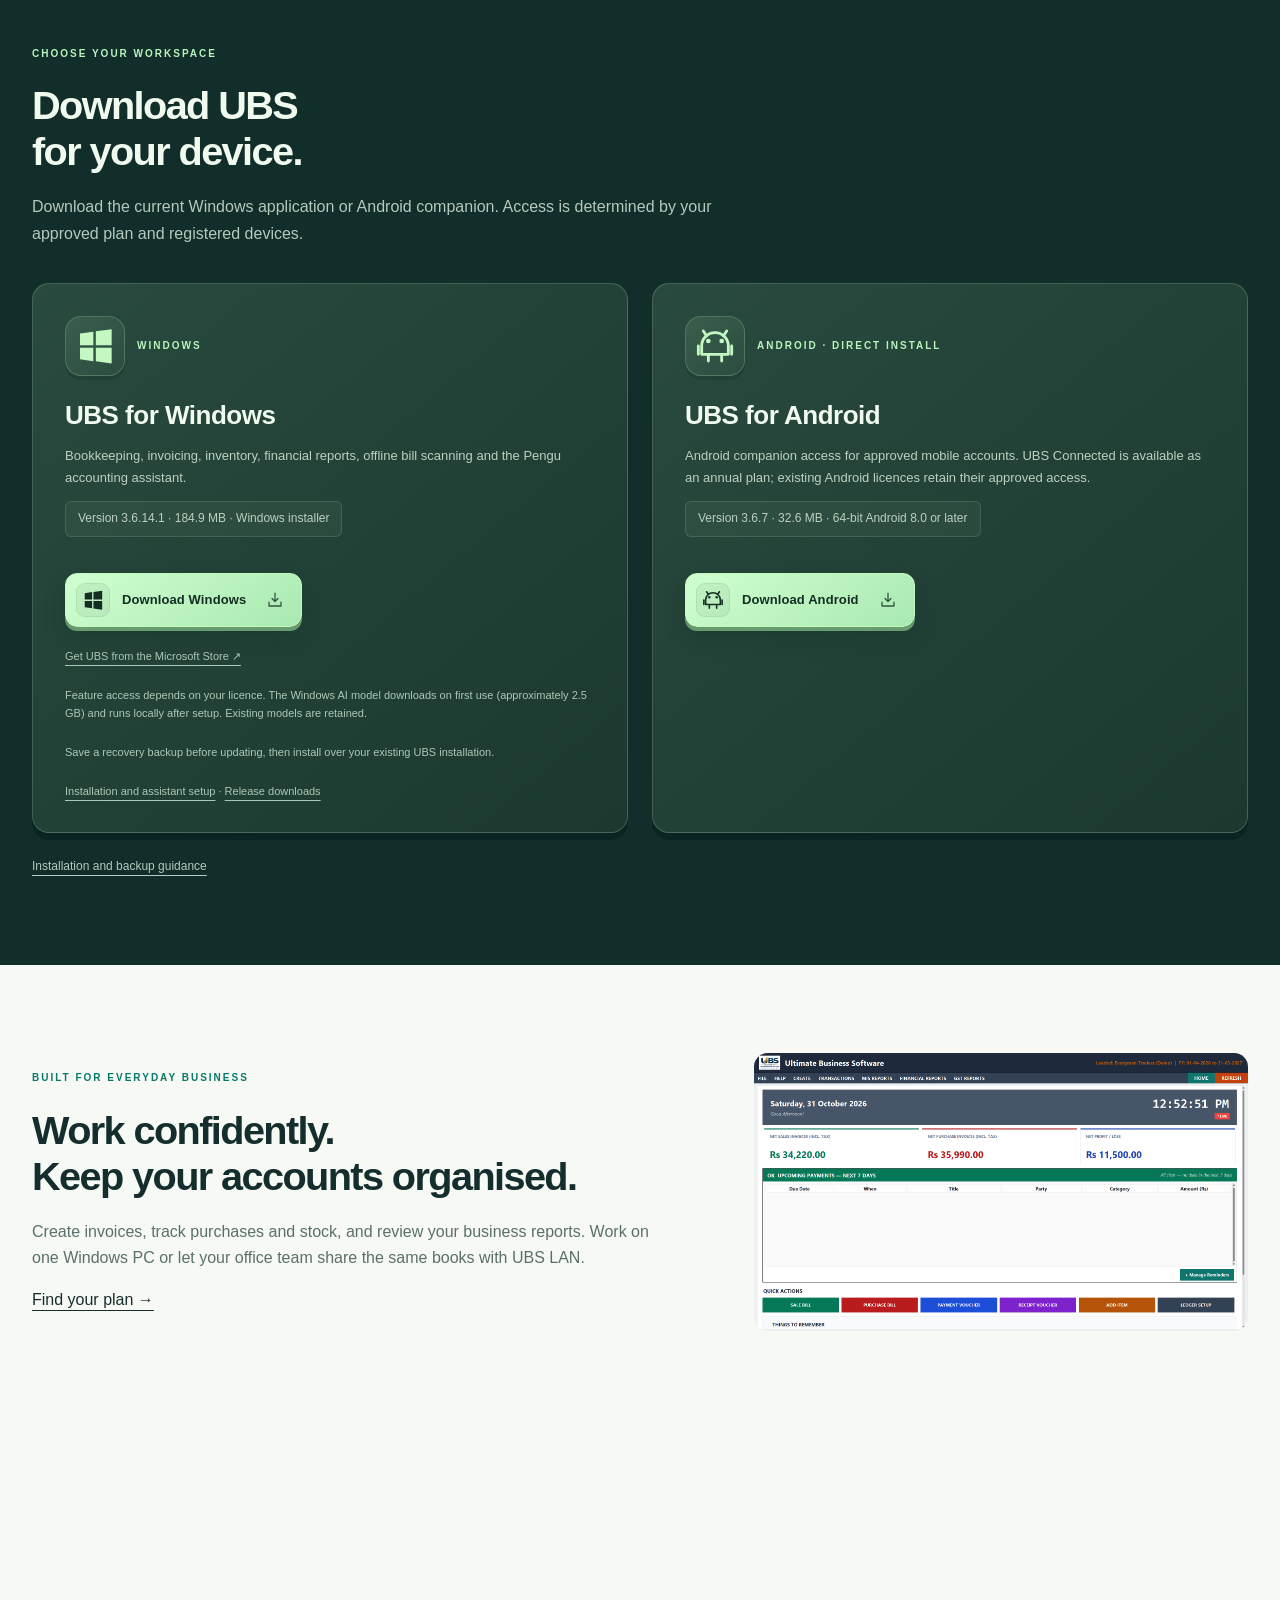
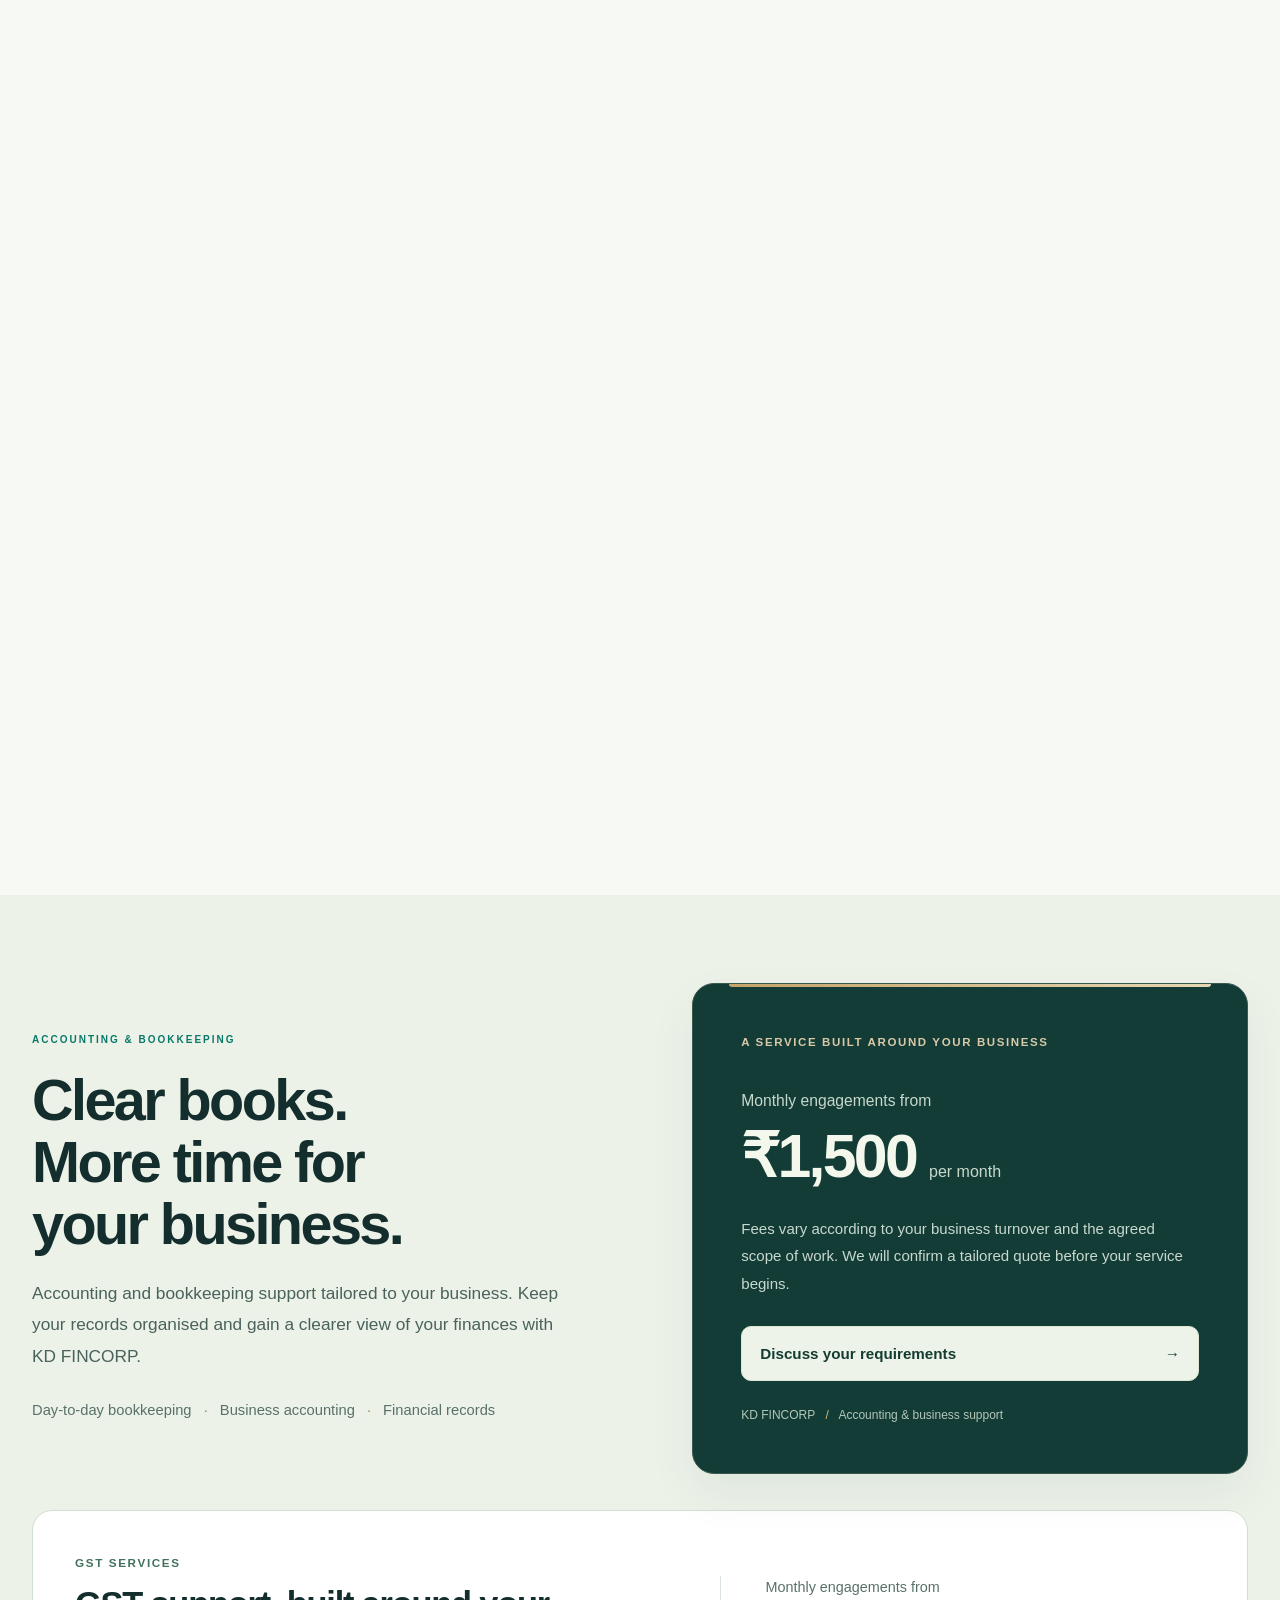
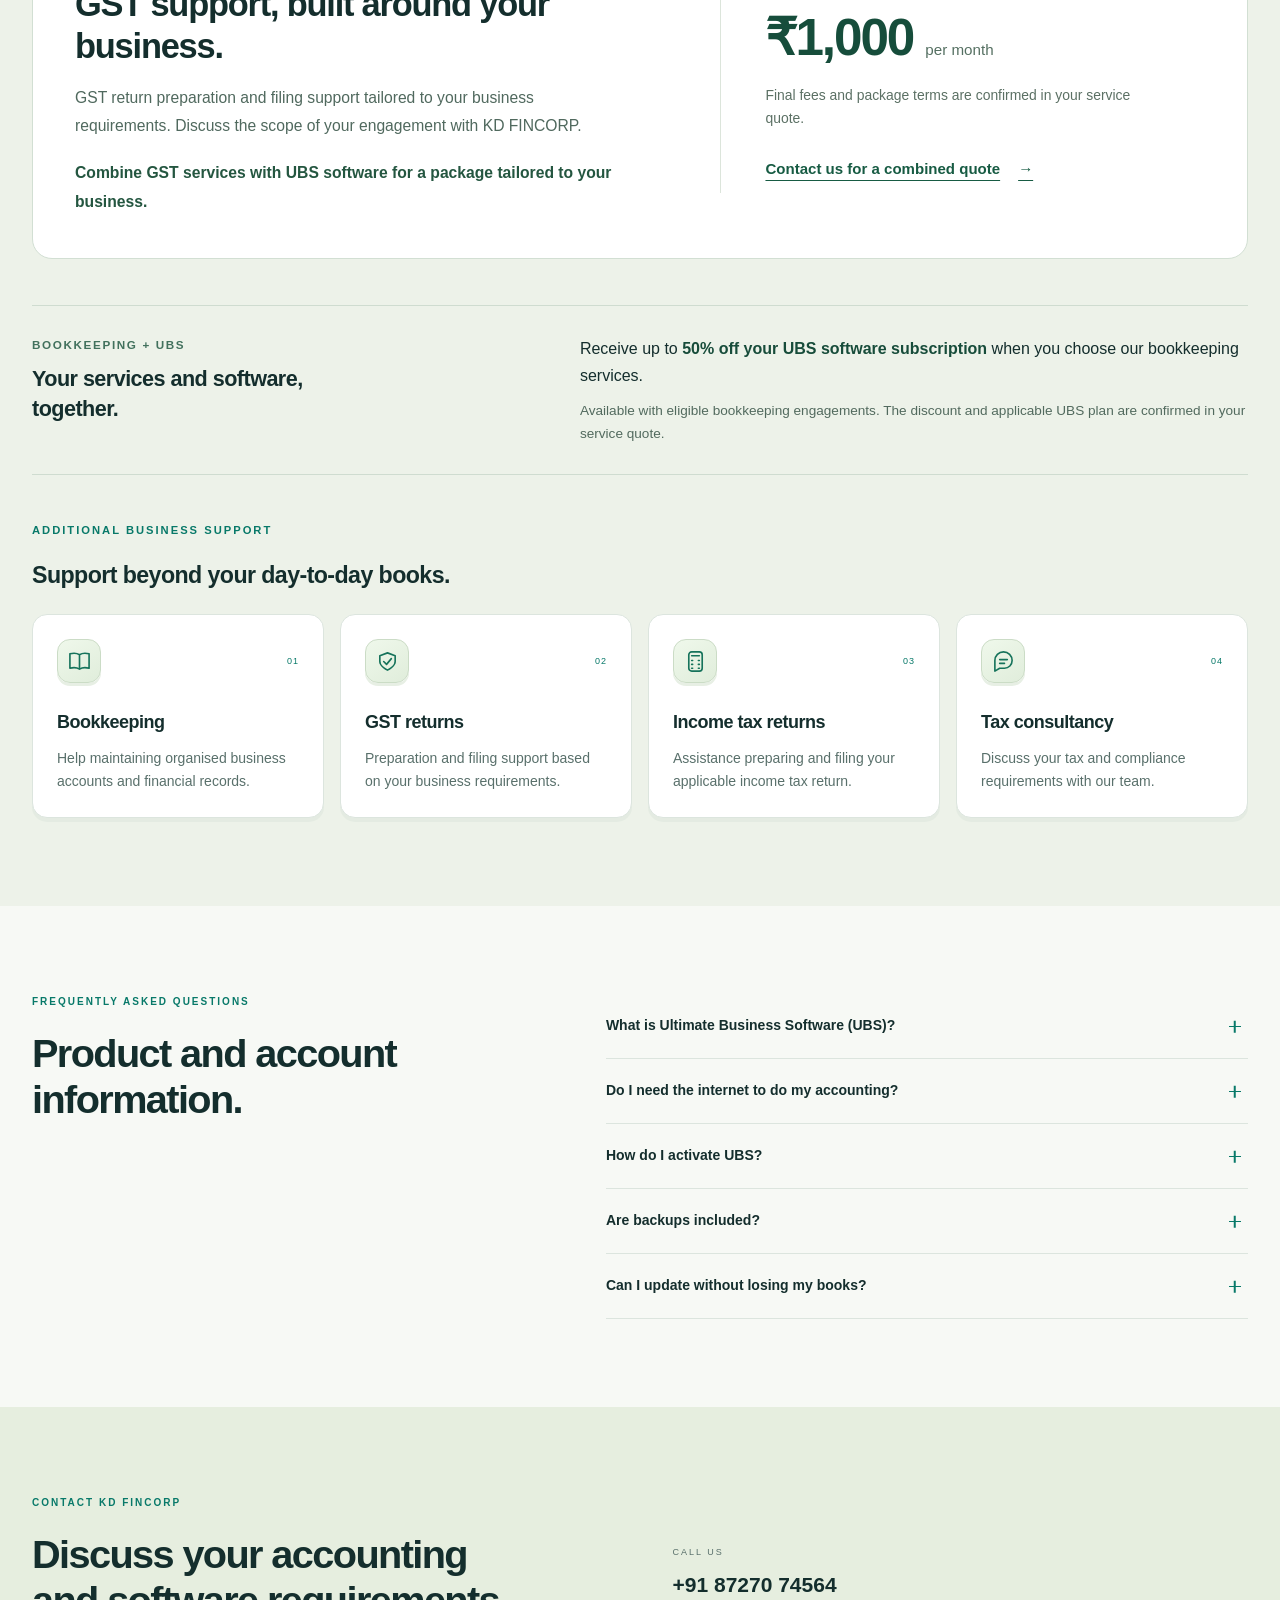
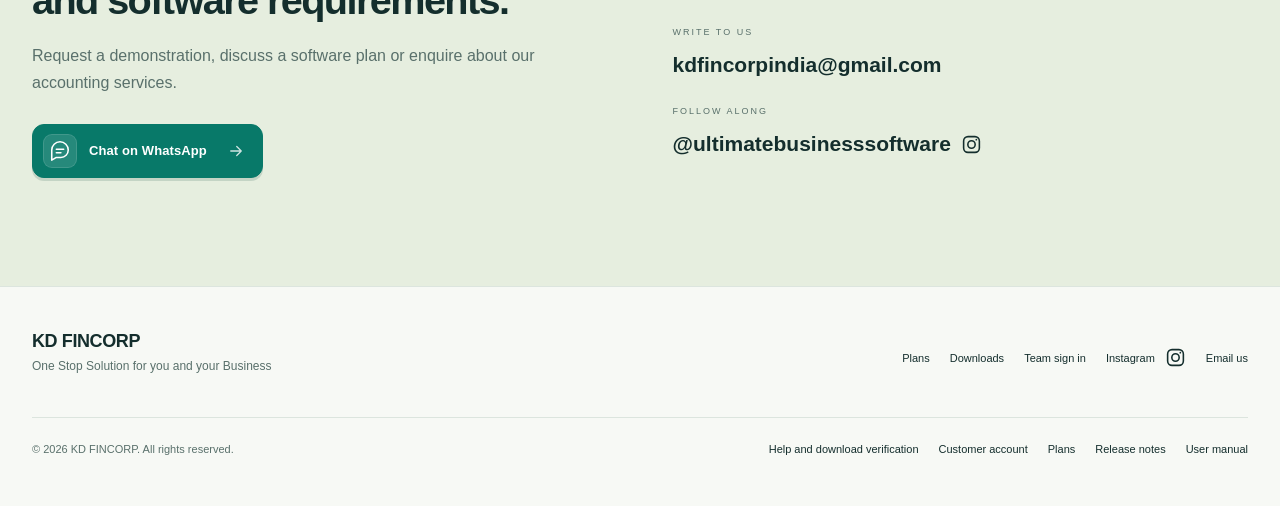
==== commit 3095ecfc: "Update Connected plan wording and dashboard preview" ====
--- a/index.html
+++ b/index.html
@@ -790,7 +790,7 @@
               <h3>UBS for Android</h3>
               <p>
                 Android companion access for approved mobile accounts. UBS
-                Connected is available as an invitation-only pilot; existing
+                Connected is available as an annual plan; existing
                 Android licences retain their approved access.
               </p>
               <p class="release">
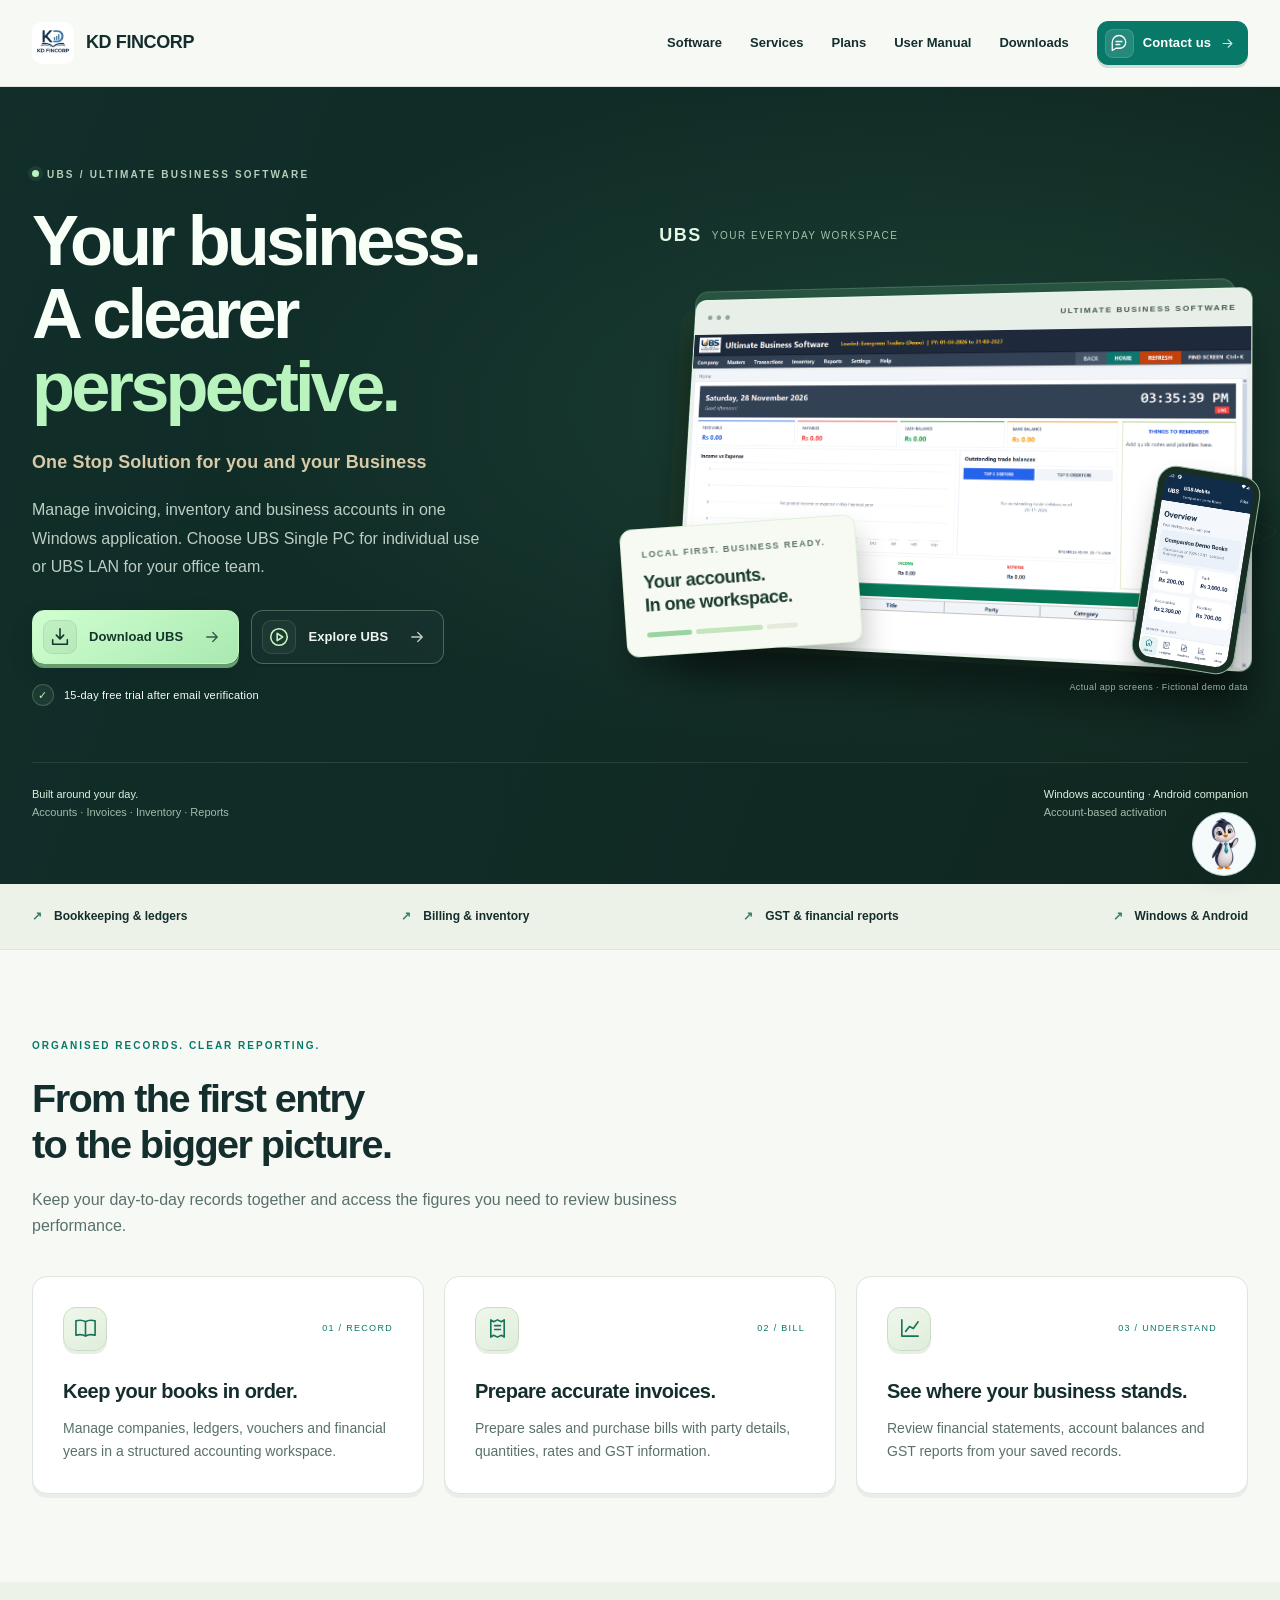
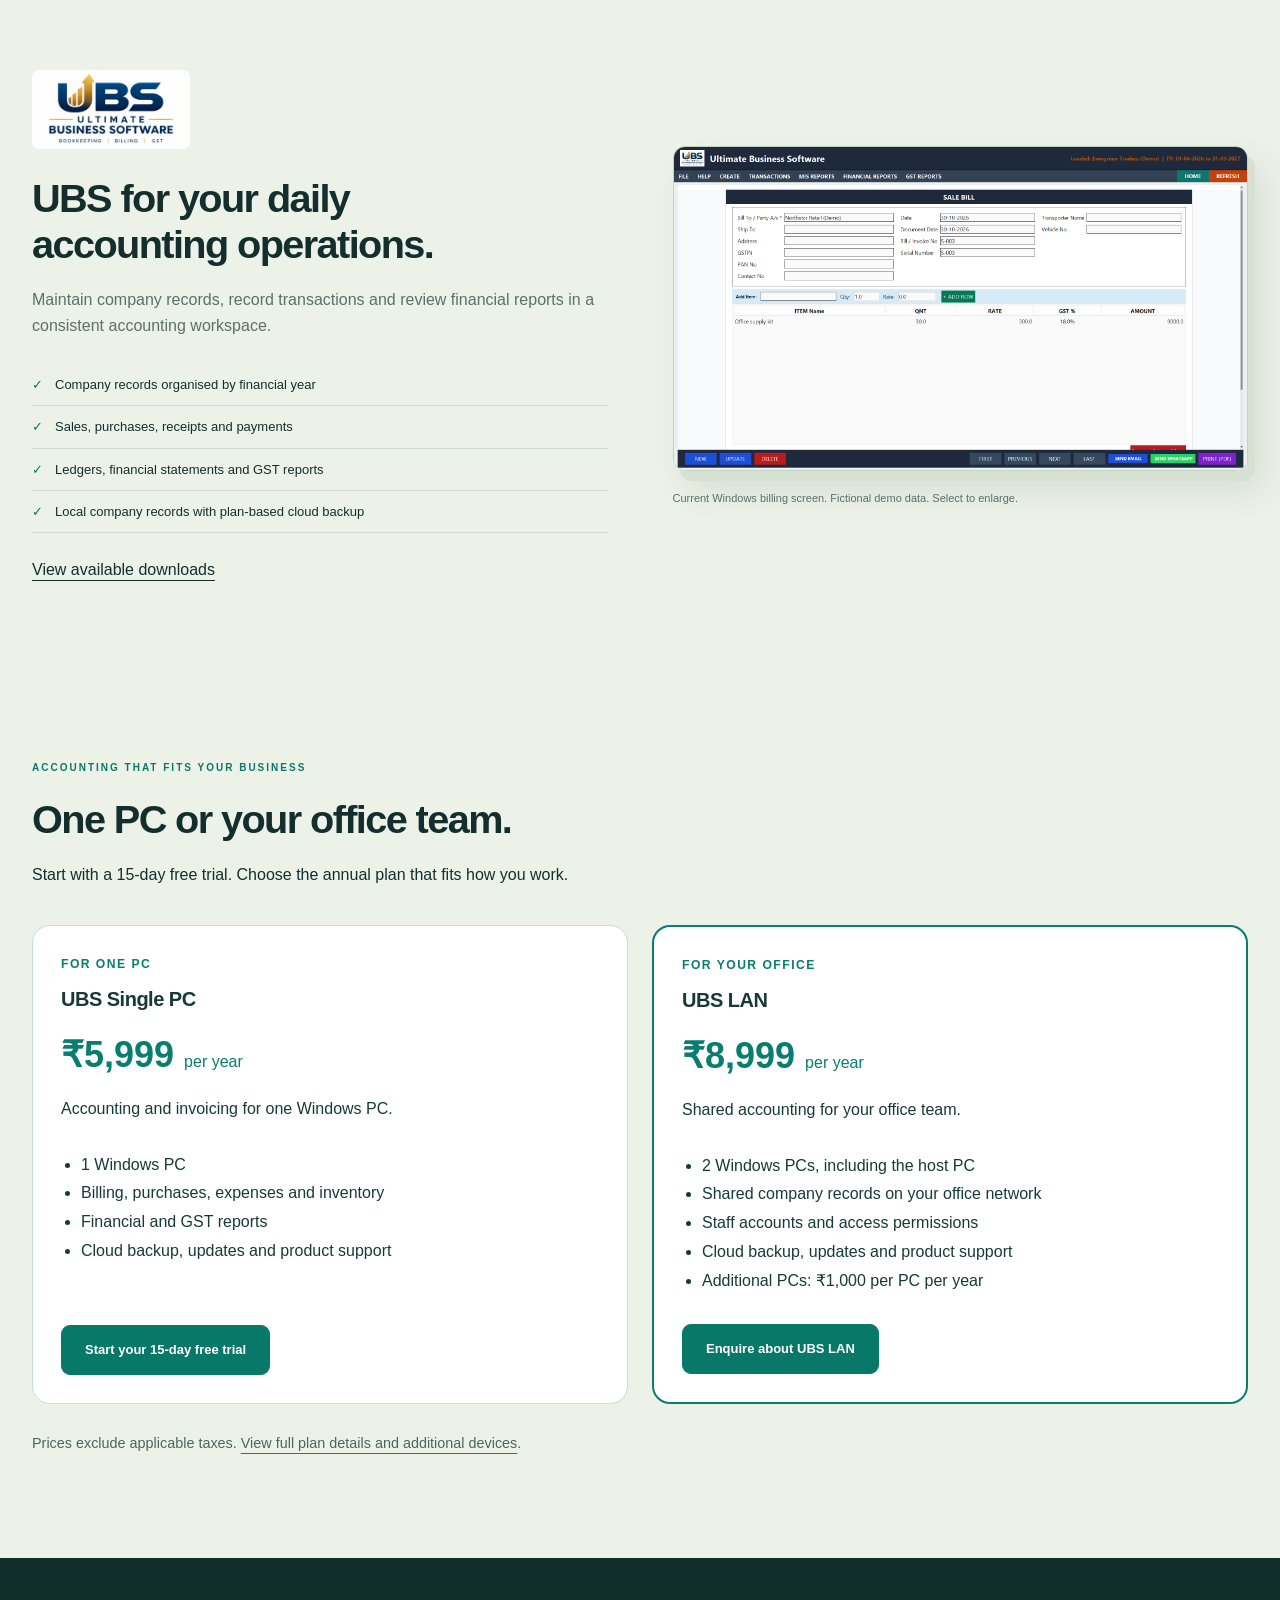
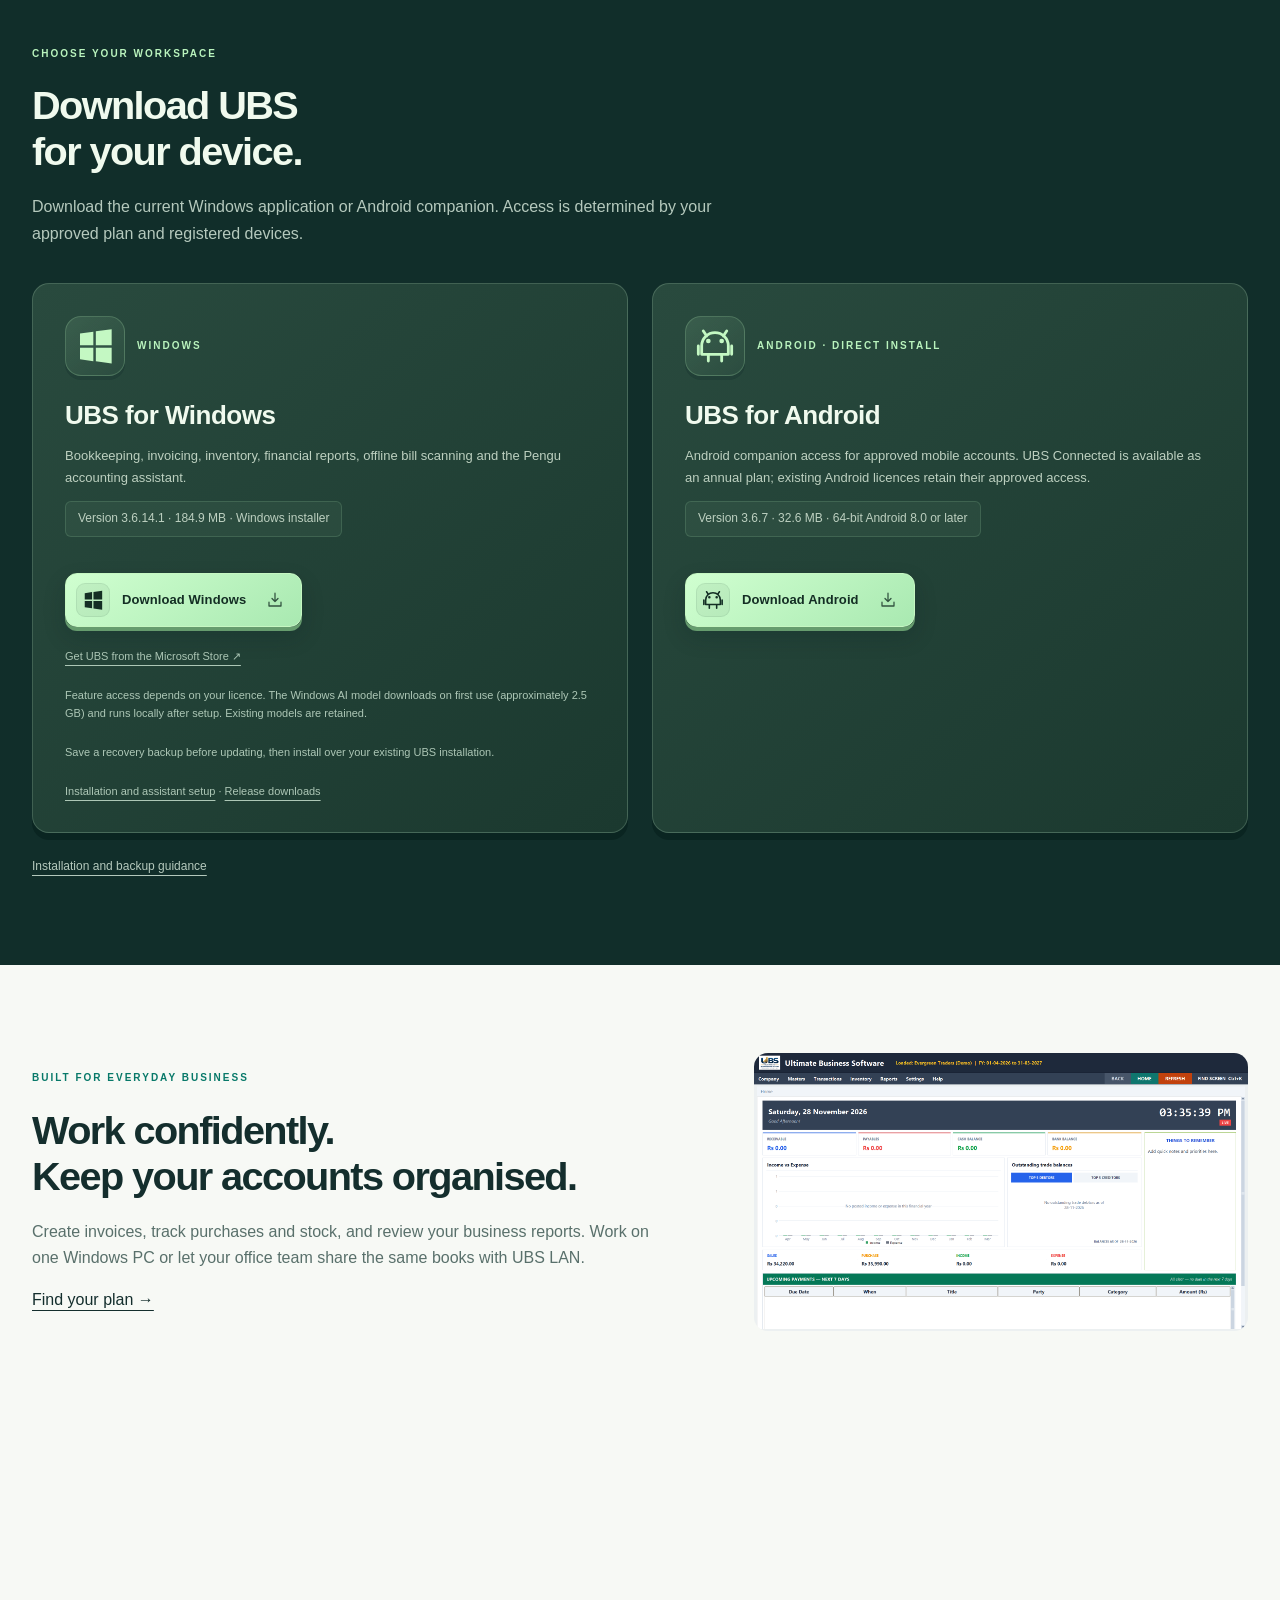
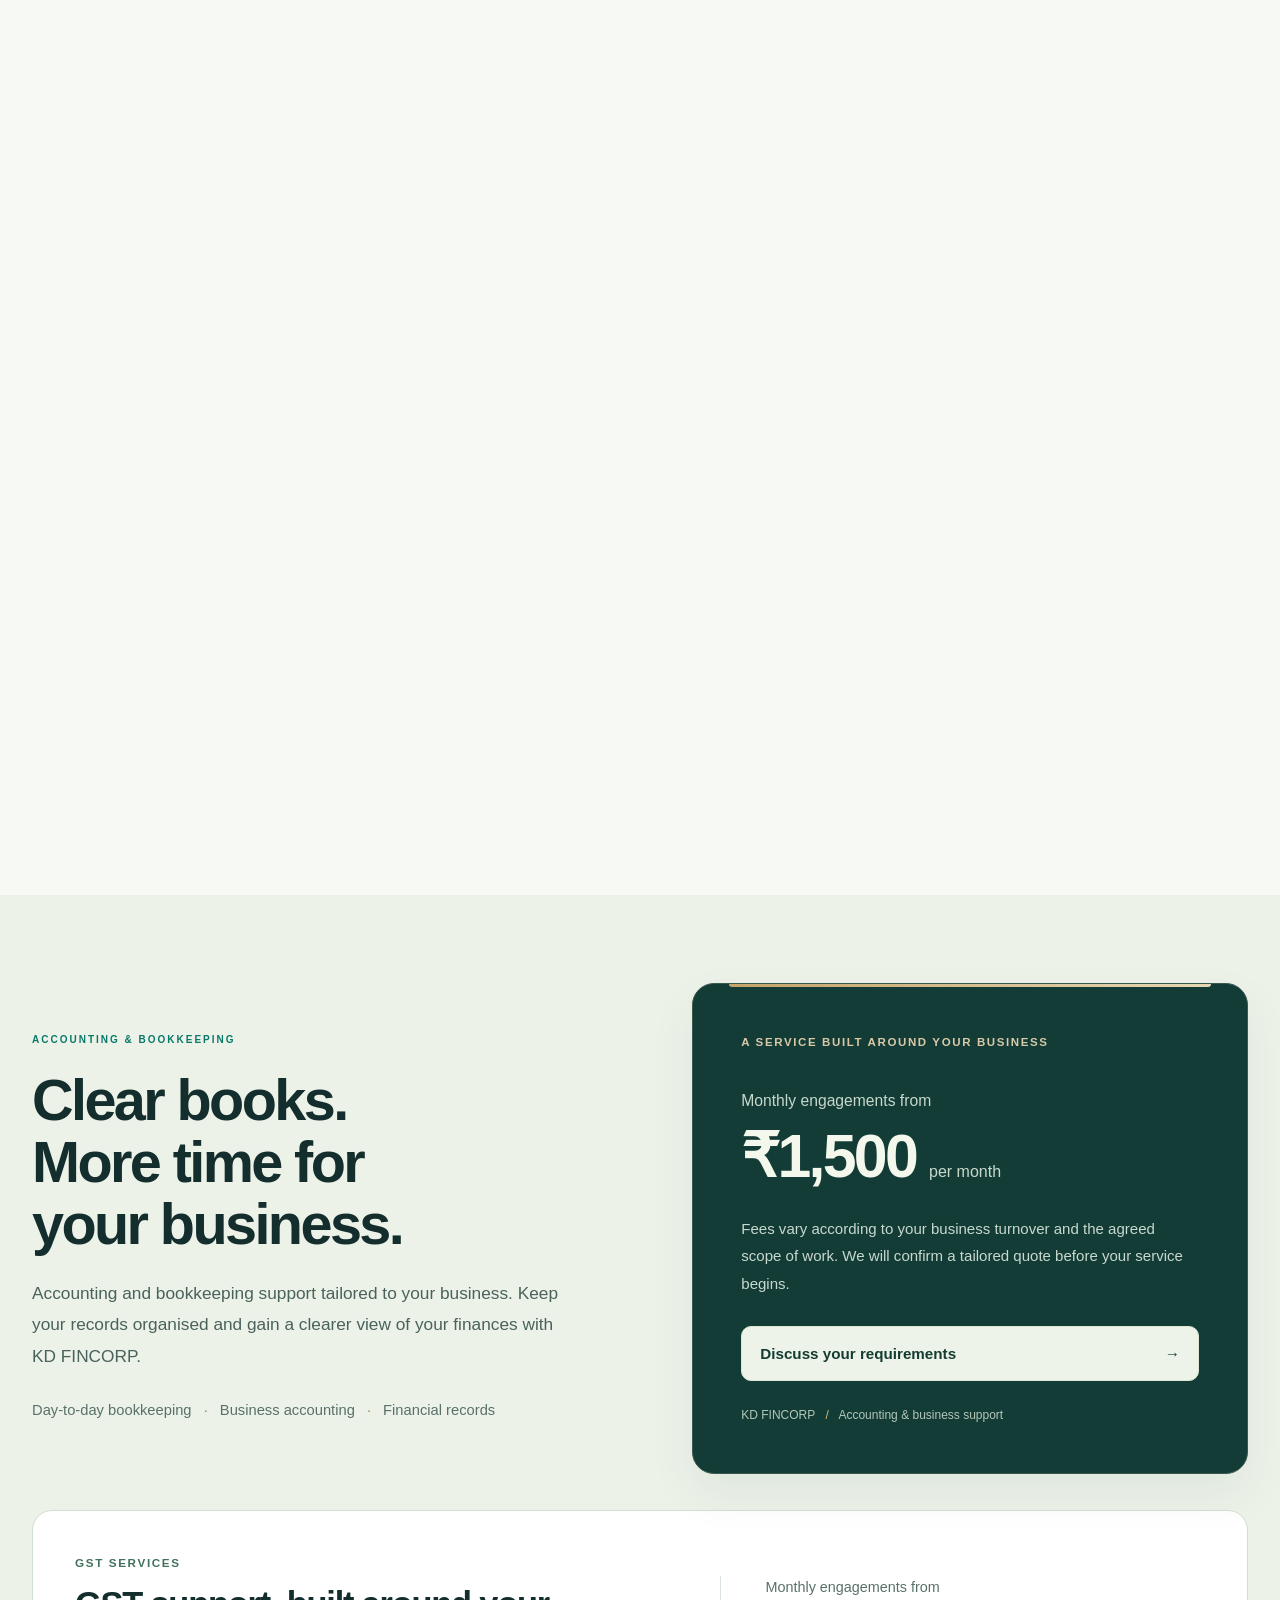
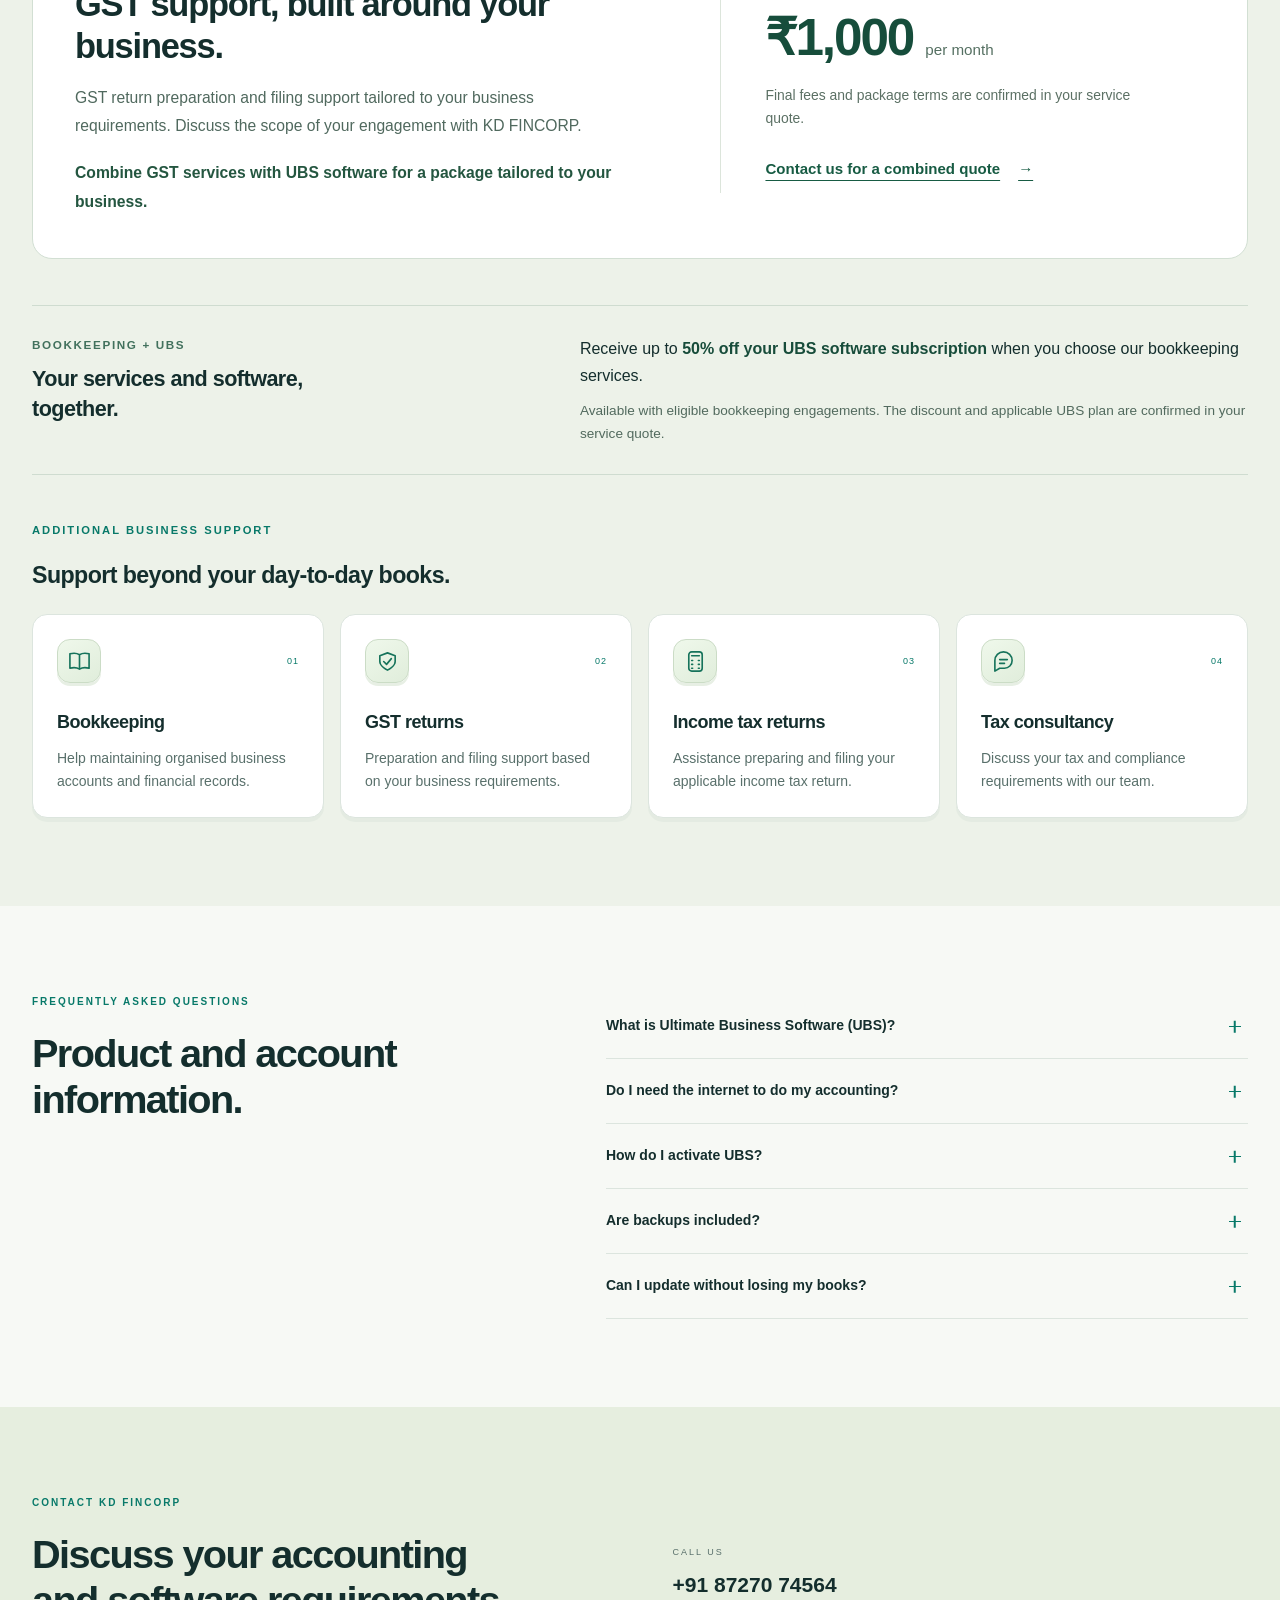
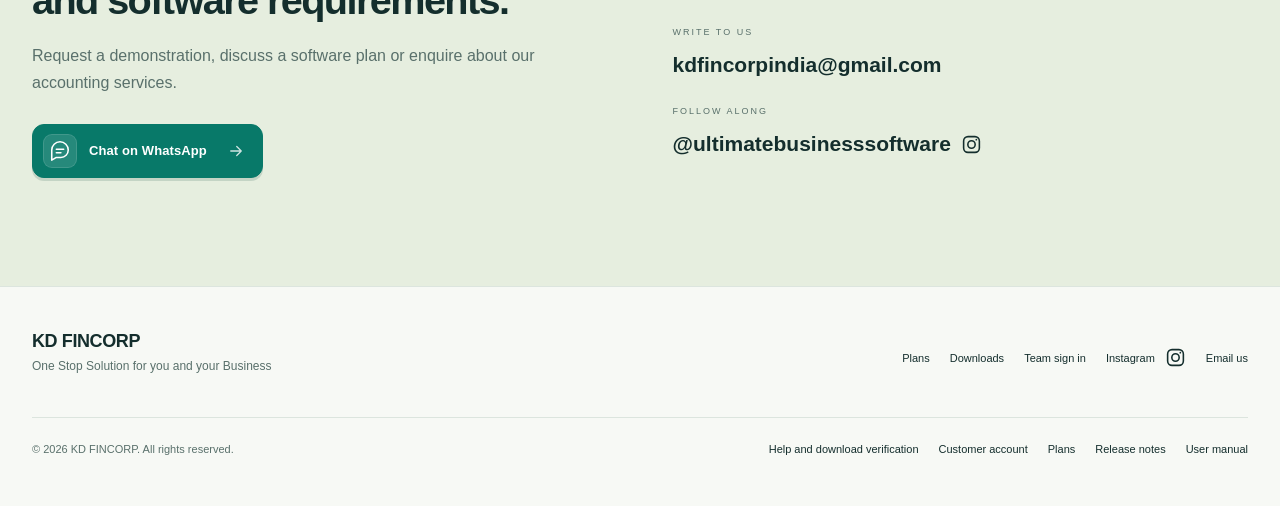
==== commit cca291c7: "Update Connected plan wording and dashboard preview" ====
--- a/index.html
+++ b/index.html
@@ -22,7 +22,7 @@
     />
     <meta
       property="og:image"
-      content="https://kdfincorp.github.io/kdfincorp/assets/ubs-pc-dashboard-v312.png"
+      content="https://kdfincorp.github.io/kdfincorp/assets/ubs-pc-dashboard-20261128.png"
     />
     <meta property="og:image:width" content="1920" />
     <meta property="og:image:height" content="1080" />
@@ -41,7 +41,7 @@
     />
     <meta
       name="twitter:image"
-      content="https://kdfincorp.github.io/kdfincorp/assets/ubs-pc-dashboard-v312.png"
+      content="https://kdfincorp.github.io/kdfincorp/assets/ubs-pc-dashboard-20261128.png"
     />
     <script type="application/ld+json">
       {
@@ -77,7 +77,7 @@
             "operatingSystem": ["Windows", "Android"],
             "softwareVersion": "3.6.14.1",
             "url": "https://kdfincorp.github.io/kdfincorp/#software",
-            "image": "https://kdfincorp.github.io/kdfincorp/assets/ubs-pc-dashboard-v312.png",
+            "image": "https://kdfincorp.github.io/kdfincorp/assets/ubs-pc-dashboard-20261128.png",
             "description": "Installed bookkeeping and billing software with local company records, financial and GST reports, and optional paid cloud backup and synchronisation.",
             "publisher": {
               "@id": "https://kdfincorp.github.io/kdfincorp/#organization"
@@ -408,12 +408,12 @@
                   ><span>ULTIMATE BUSINESS SOFTWARE</span>
                 </div>
                 <a
-                  href="assets/ubs-pc-dashboard-v312.png"
+                  href="assets/ubs-pc-dashboard-20261128.png"
                   target="_blank"
                   rel="noopener"
                   aria-label="Enlarge the Windows dashboard preview"
                   ><img
-                    src="assets/ubs-pc-dashboard-v312.png"
+                    src="assets/ubs-pc-dashboard-20261128.png"
                     width="1920"
                     height="1080"
                     alt="UBS Windows dashboard with demonstration company figures"
@@ -866,7 +866,7 @@
           <figure style="margin: 0">
             <img
               class="pc-interface"
-              src="assets/ubs-pc-dashboard-v312.png"
+              src="assets/ubs-pc-dashboard-20261128.png"
               alt="UBS Windows accounting dashboard with fictional demo figures"
               loading="lazy"
               style="width: 100%; height: auto; border-radius: 14px"
@@ -889,13 +889,13 @@
           <div class="interface-grid">
             <figure class="interface-card">
               <a
-                href="assets/ubs-pc-dashboard-v312.png"
+                href="assets/ubs-pc-dashboard-20261128.png"
                 target="_blank"
                 rel="noopener"
                 aria-label="Open PC · Dashboard preview at full size"
                 ><img
                   class="pc-interface"
-                  src="assets/ubs-pc-dashboard-v312.png"
+                  src="assets/ubs-pc-dashboard-20261128.png"
                   alt="Ultimate Business Software PC · Dashboard interface, Evergreen Traders demonstration company"
                   loading="lazy"
                   decoding="async"
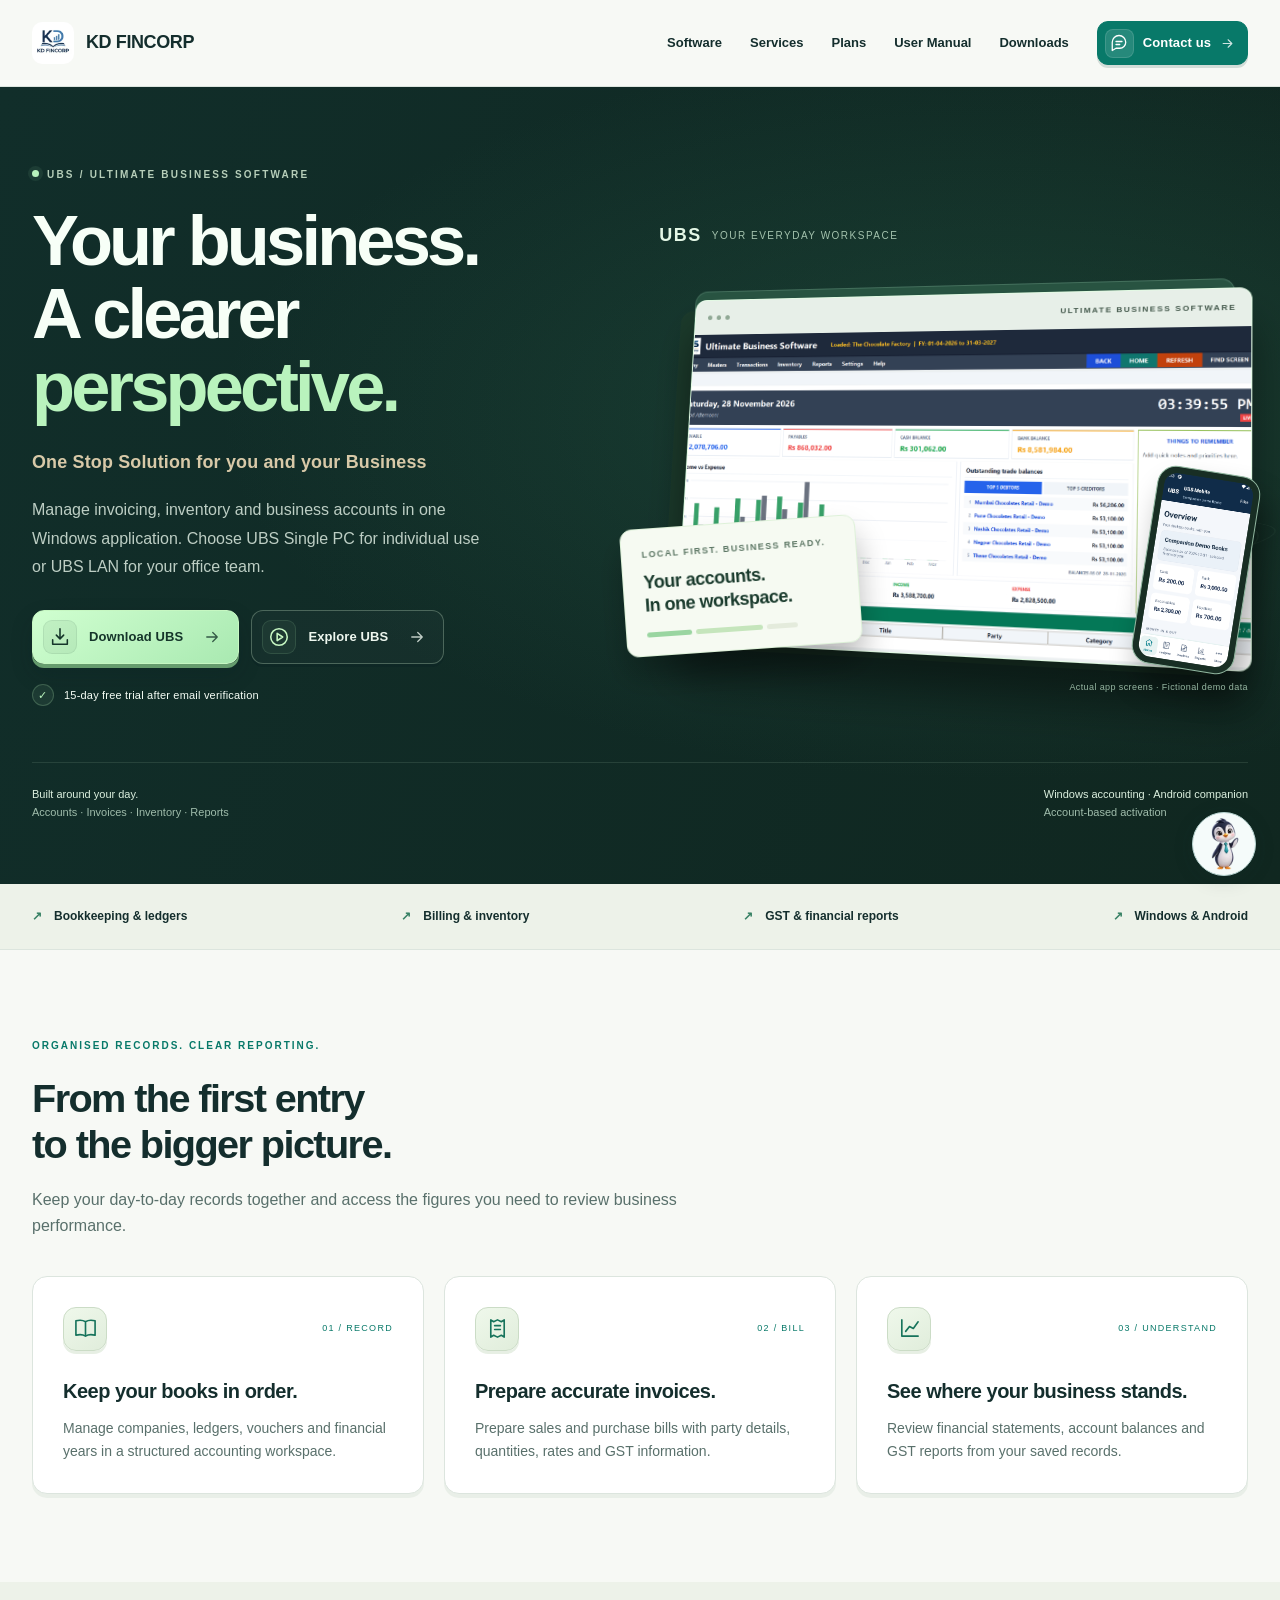
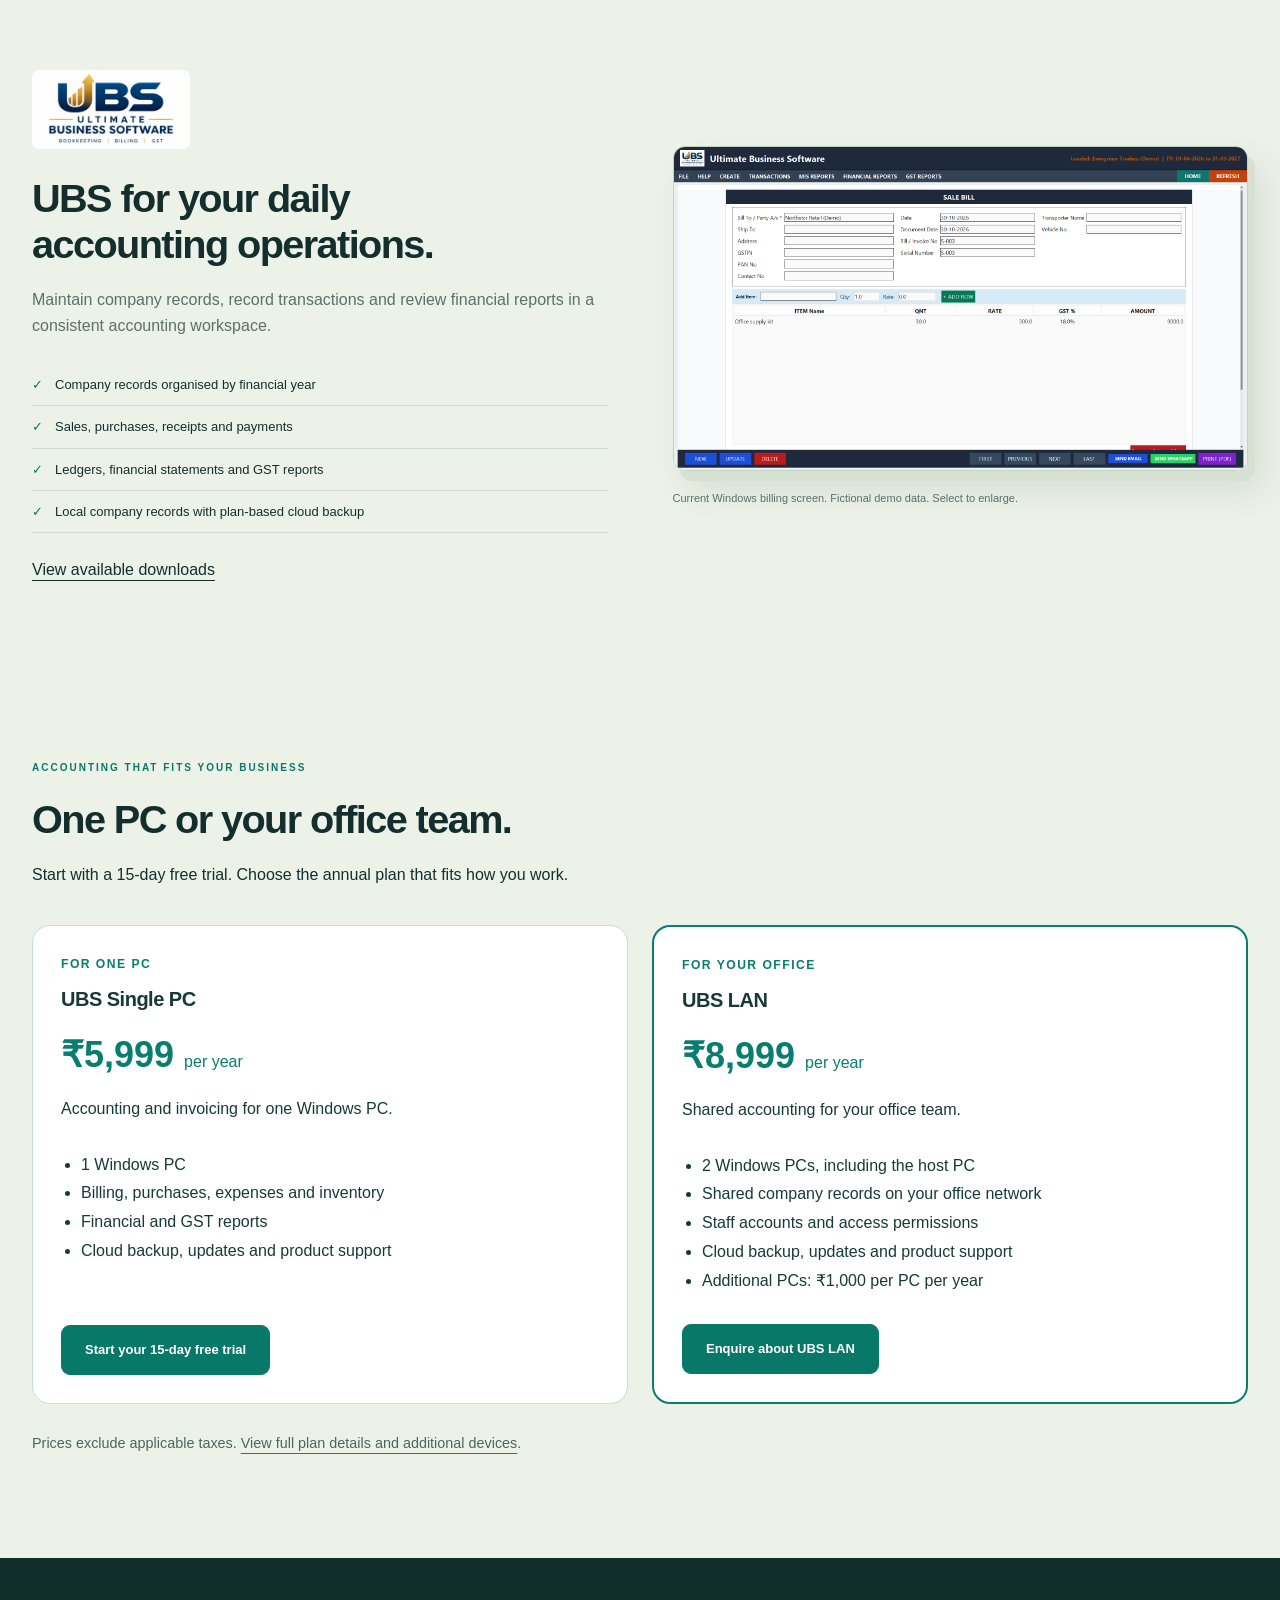
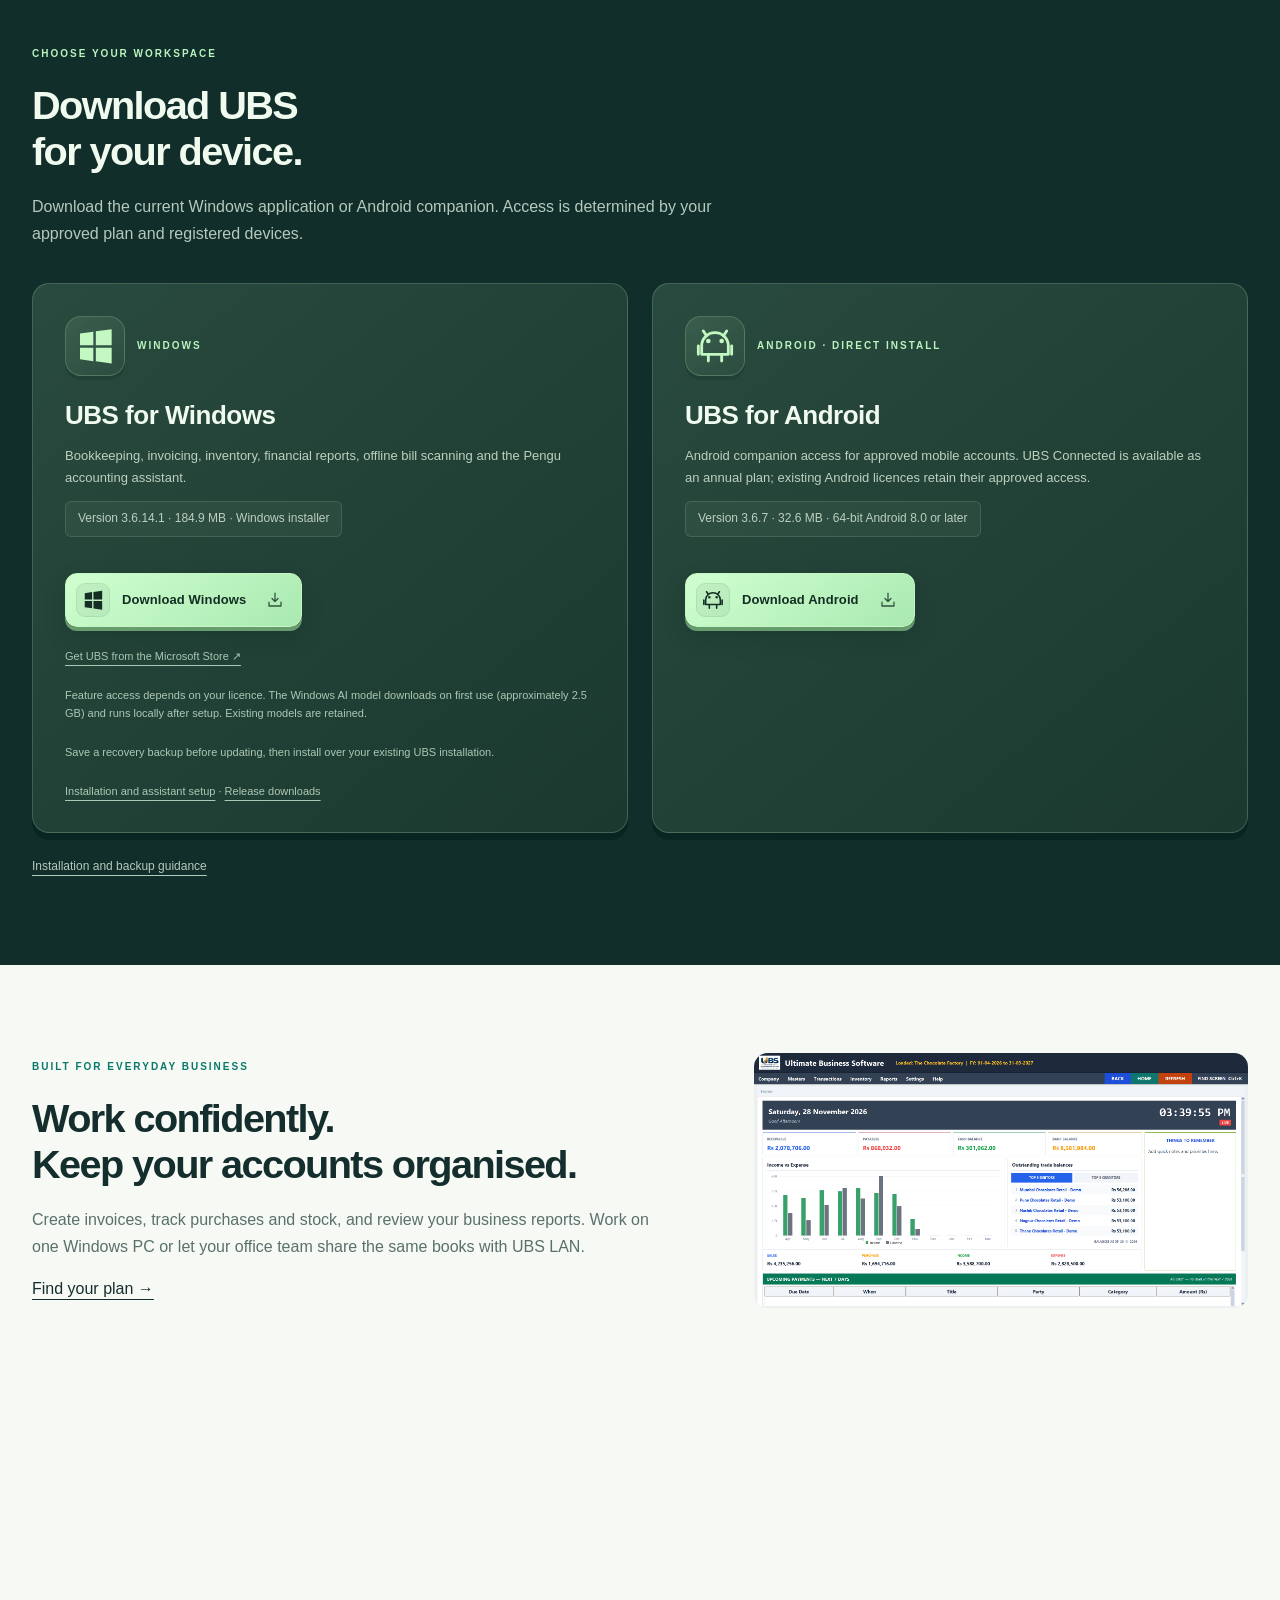
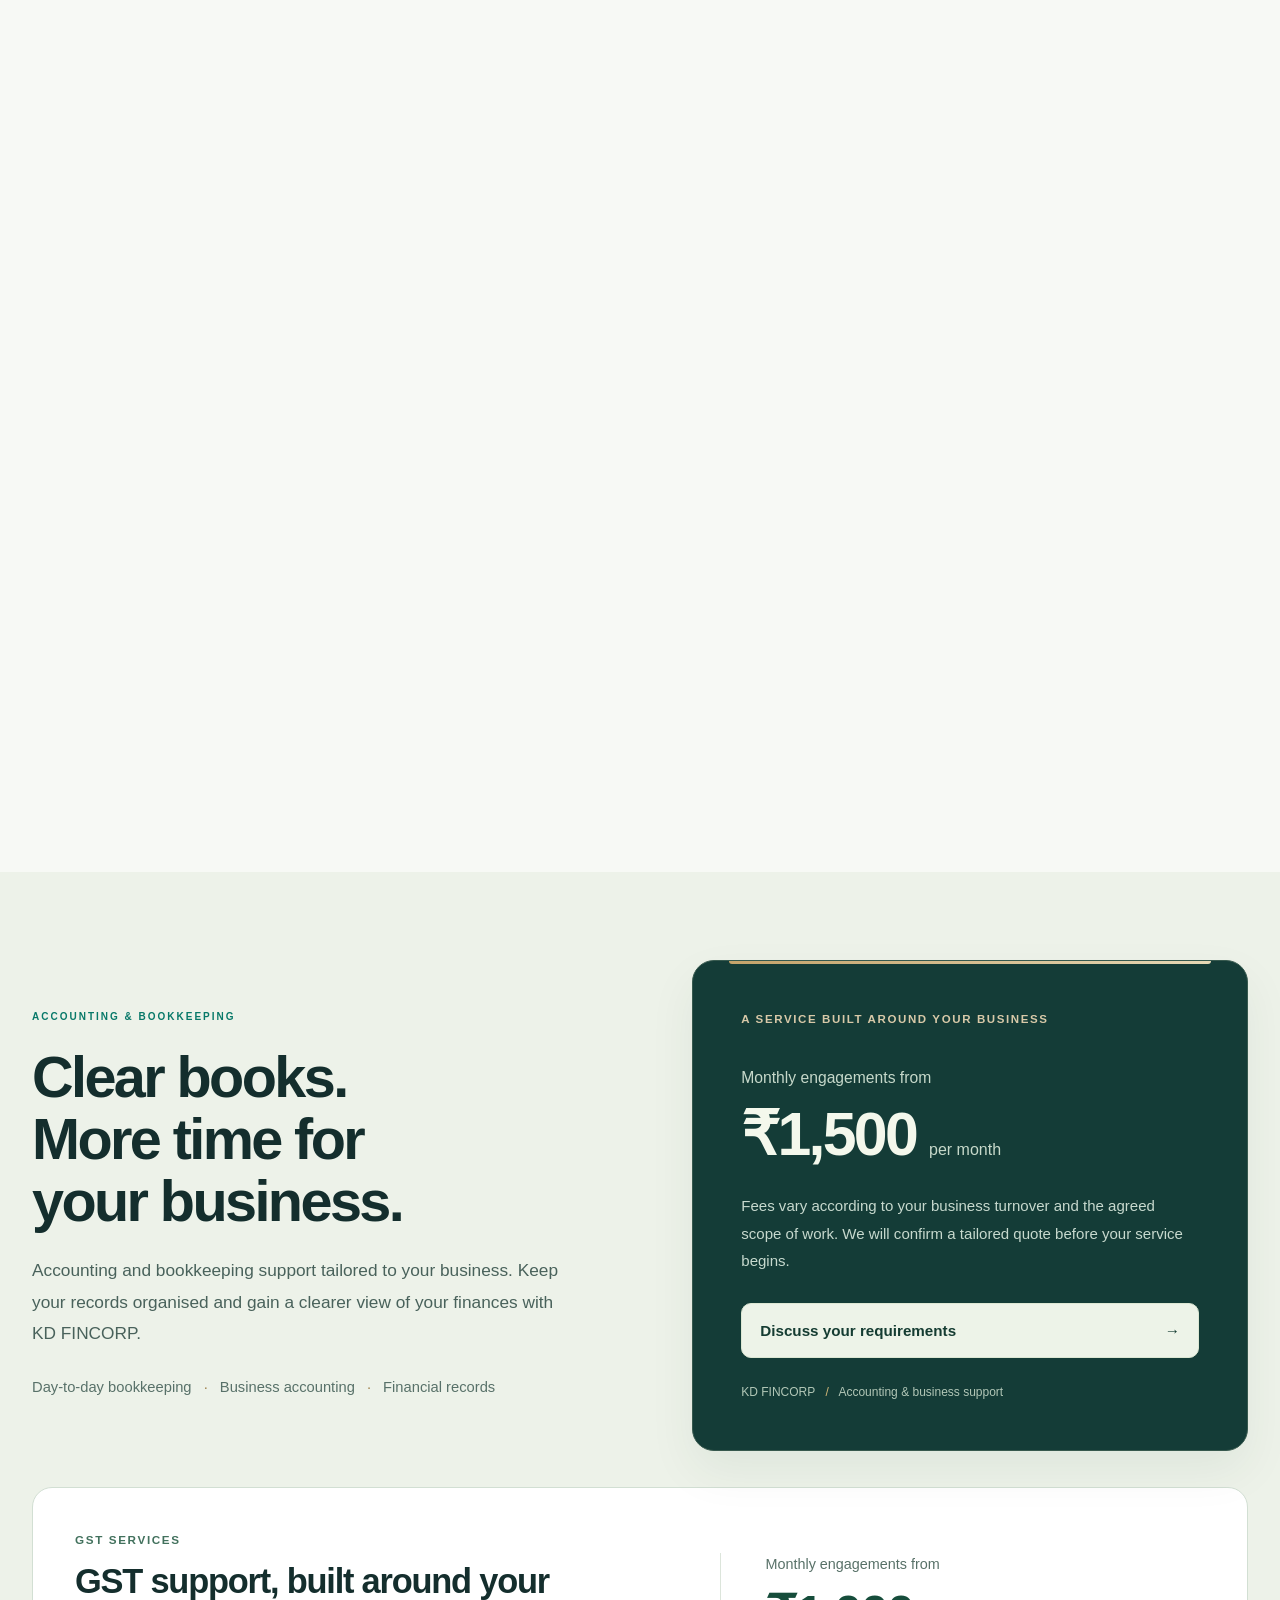
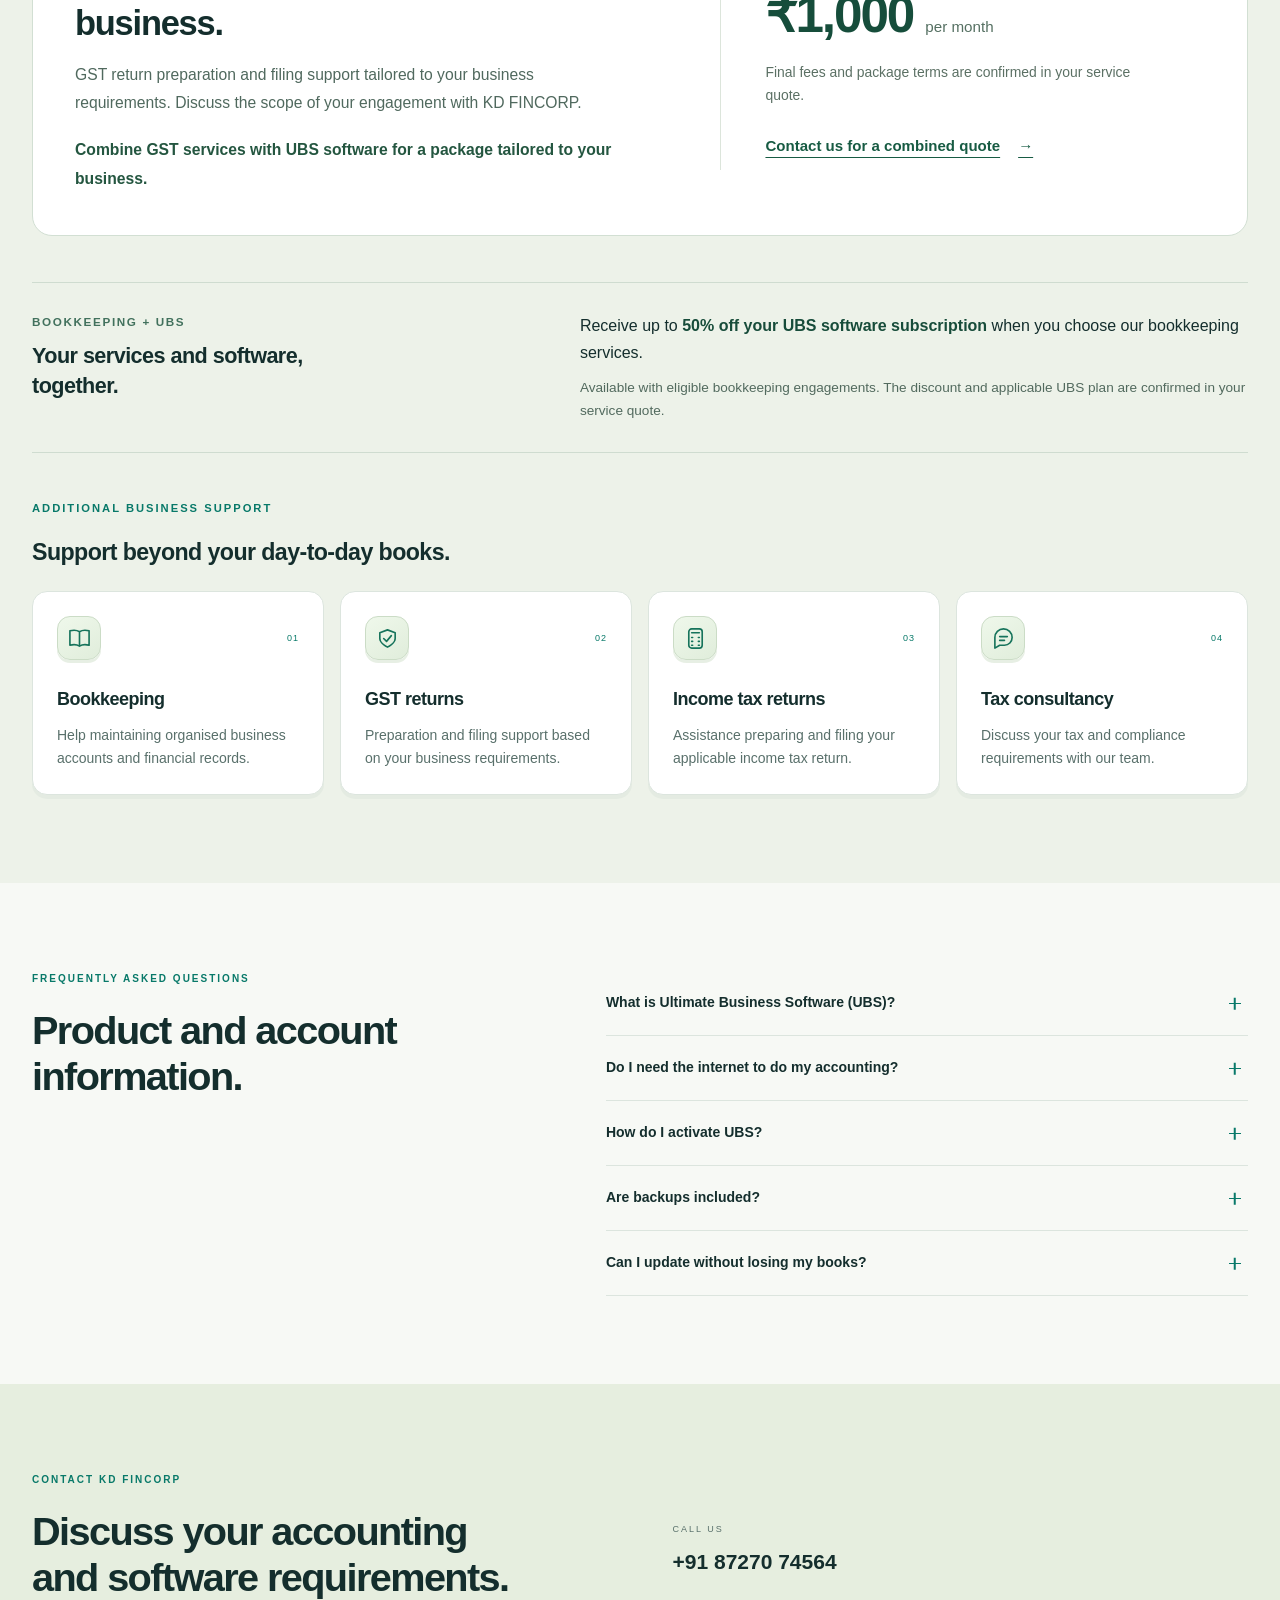
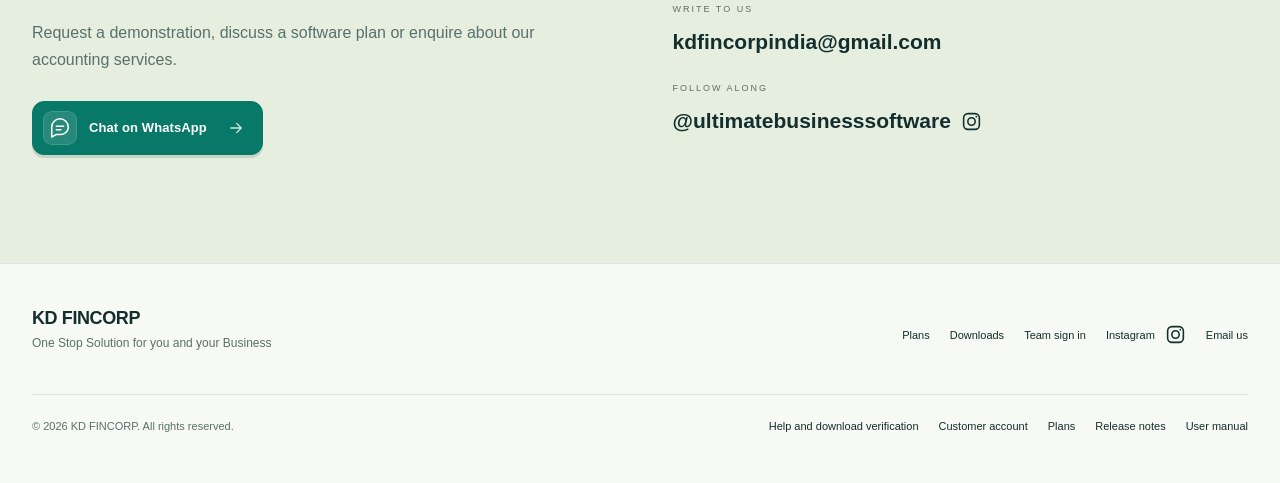
==== commit 2d833758: "Update Connected plan wording and dashboard preview" ====
--- a/index.html
+++ b/index.html
@@ -22,7 +22,7 @@
     />
     <meta
       property="og:image"
-      content="https://kdfincorp.github.io/kdfincorp/assets/ubs-pc-dashboard-20261128.png"
+      content="https://kdfincorp.github.io/kdfincorp/assets/ubs-pc-dashboard-live-20261128.png"
     />
     <meta property="og:image:width" content="1920" />
     <meta property="og:image:height" content="1080" />
@@ -41,7 +41,7 @@
     />
     <meta
       name="twitter:image"
-      content="https://kdfincorp.github.io/kdfincorp/assets/ubs-pc-dashboard-20261128.png"
+      content="https://kdfincorp.github.io/kdfincorp/assets/ubs-pc-dashboard-live-20261128.png"
     />
     <script type="application/ld+json">
       {
@@ -77,7 +77,7 @@
             "operatingSystem": ["Windows", "Android"],
             "softwareVersion": "3.6.14.1",
             "url": "https://kdfincorp.github.io/kdfincorp/#software",
-            "image": "https://kdfincorp.github.io/kdfincorp/assets/ubs-pc-dashboard-20261128.png",
+            "image": "https://kdfincorp.github.io/kdfincorp/assets/ubs-pc-dashboard-live-20261128.png",
             "description": "Installed bookkeeping and billing software with local company records, financial and GST reports, and optional paid cloud backup and synchronisation.",
             "publisher": {
               "@id": "https://kdfincorp.github.io/kdfincorp/#organization"
@@ -408,12 +408,12 @@
                   ><span>ULTIMATE BUSINESS SOFTWARE</span>
                 </div>
                 <a
-                  href="assets/ubs-pc-dashboard-20261128.png"
+                  href="assets/ubs-pc-dashboard-live-20261128.png"
                   target="_blank"
                   rel="noopener"
                   aria-label="Enlarge the Windows dashboard preview"
                   ><img
-                    src="assets/ubs-pc-dashboard-20261128.png"
+                    src="assets/ubs-pc-dashboard-live-20261128.png"
                     width="1920"
                     height="1080"
                     alt="UBS Windows dashboard with demonstration company figures"
@@ -866,7 +866,7 @@
           <figure style="margin: 0">
             <img
               class="pc-interface"
-              src="assets/ubs-pc-dashboard-20261128.png"
+              src="assets/ubs-pc-dashboard-live-20261128.png"
               alt="UBS Windows accounting dashboard with fictional demo figures"
               loading="lazy"
               style="width: 100%; height: auto; border-radius: 14px"
@@ -889,13 +889,13 @@
           <div class="interface-grid">
             <figure class="interface-card">
               <a
-                href="assets/ubs-pc-dashboard-20261128.png"
+                href="assets/ubs-pc-dashboard-live-20261128.png"
                 target="_blank"
                 rel="noopener"
                 aria-label="Open PC · Dashboard preview at full size"
                 ><img
                   class="pc-interface"
-                  src="assets/ubs-pc-dashboard-20261128.png"
+                  src="assets/ubs-pc-dashboard-live-20261128.png"
                   alt="Ultimate Business Software PC · Dashboard interface, Evergreen Traders demonstration company"
                   loading="lazy"
                   decoding="async"
